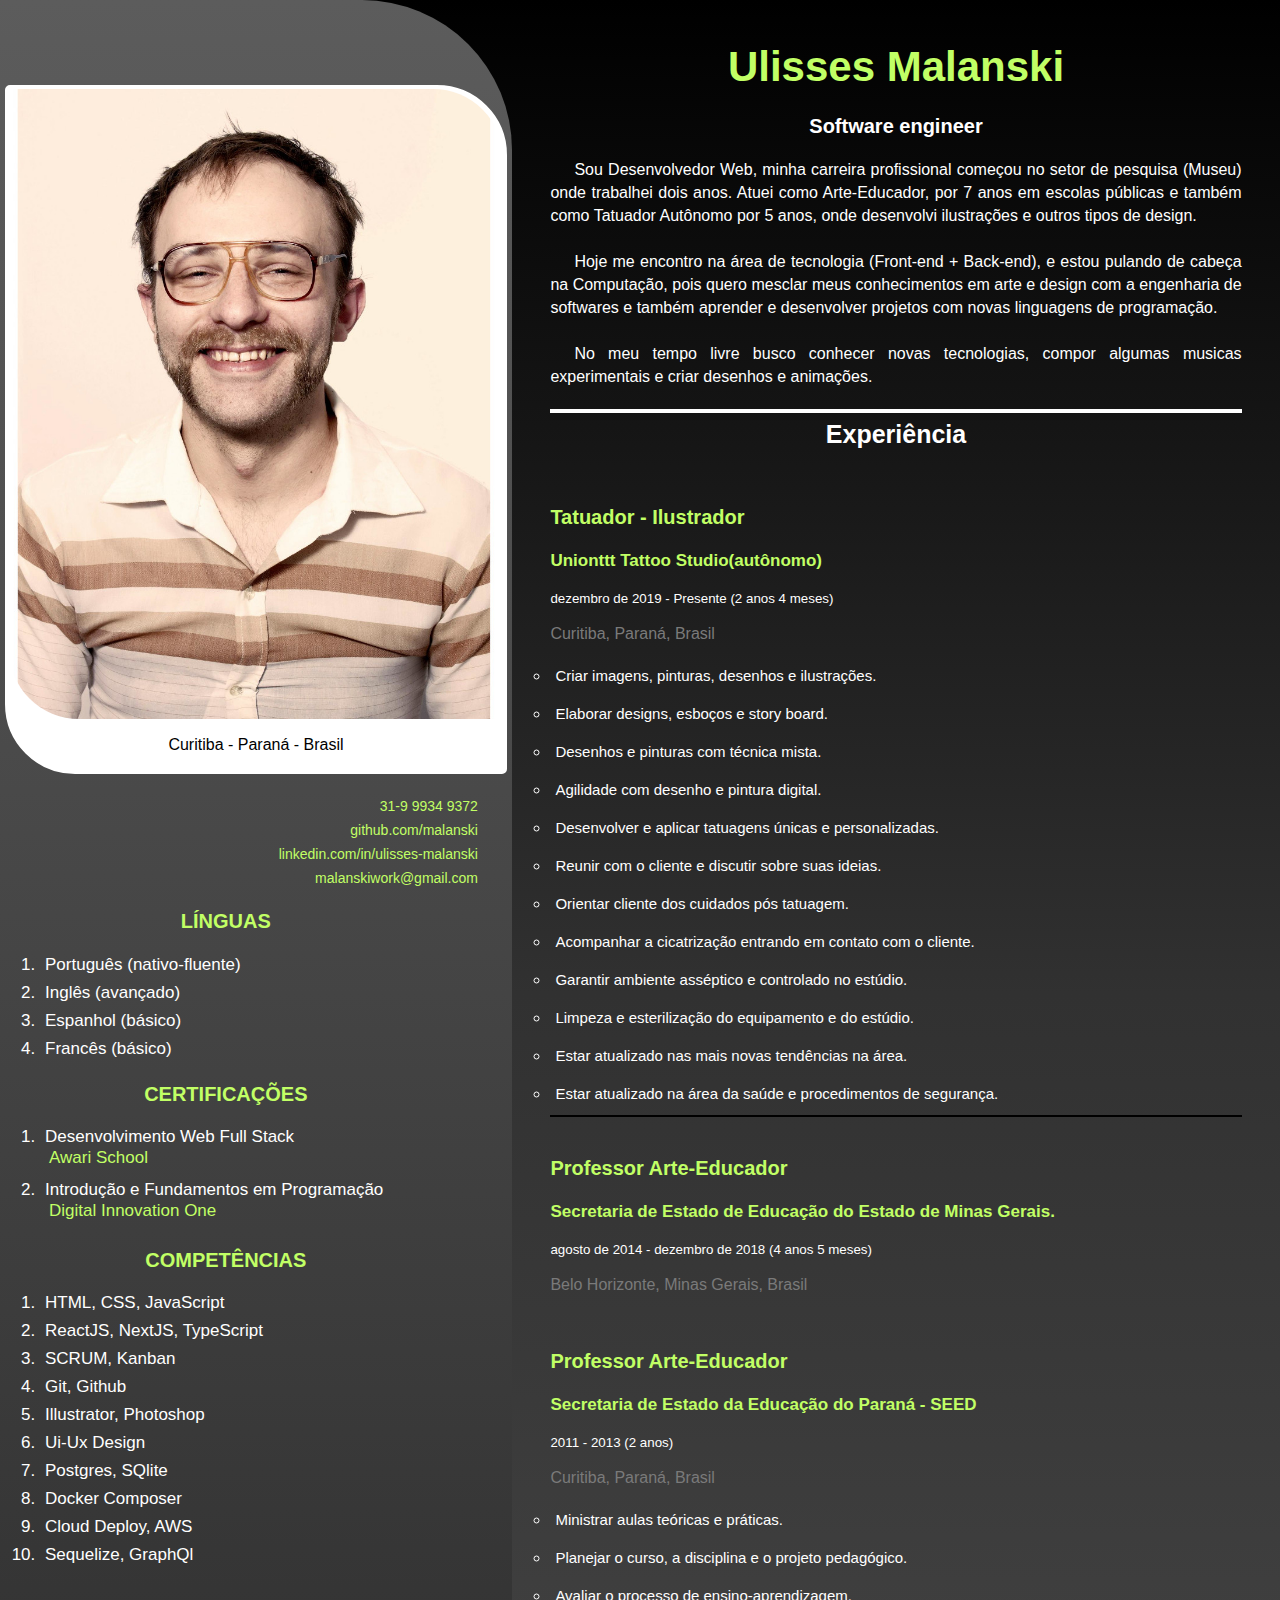
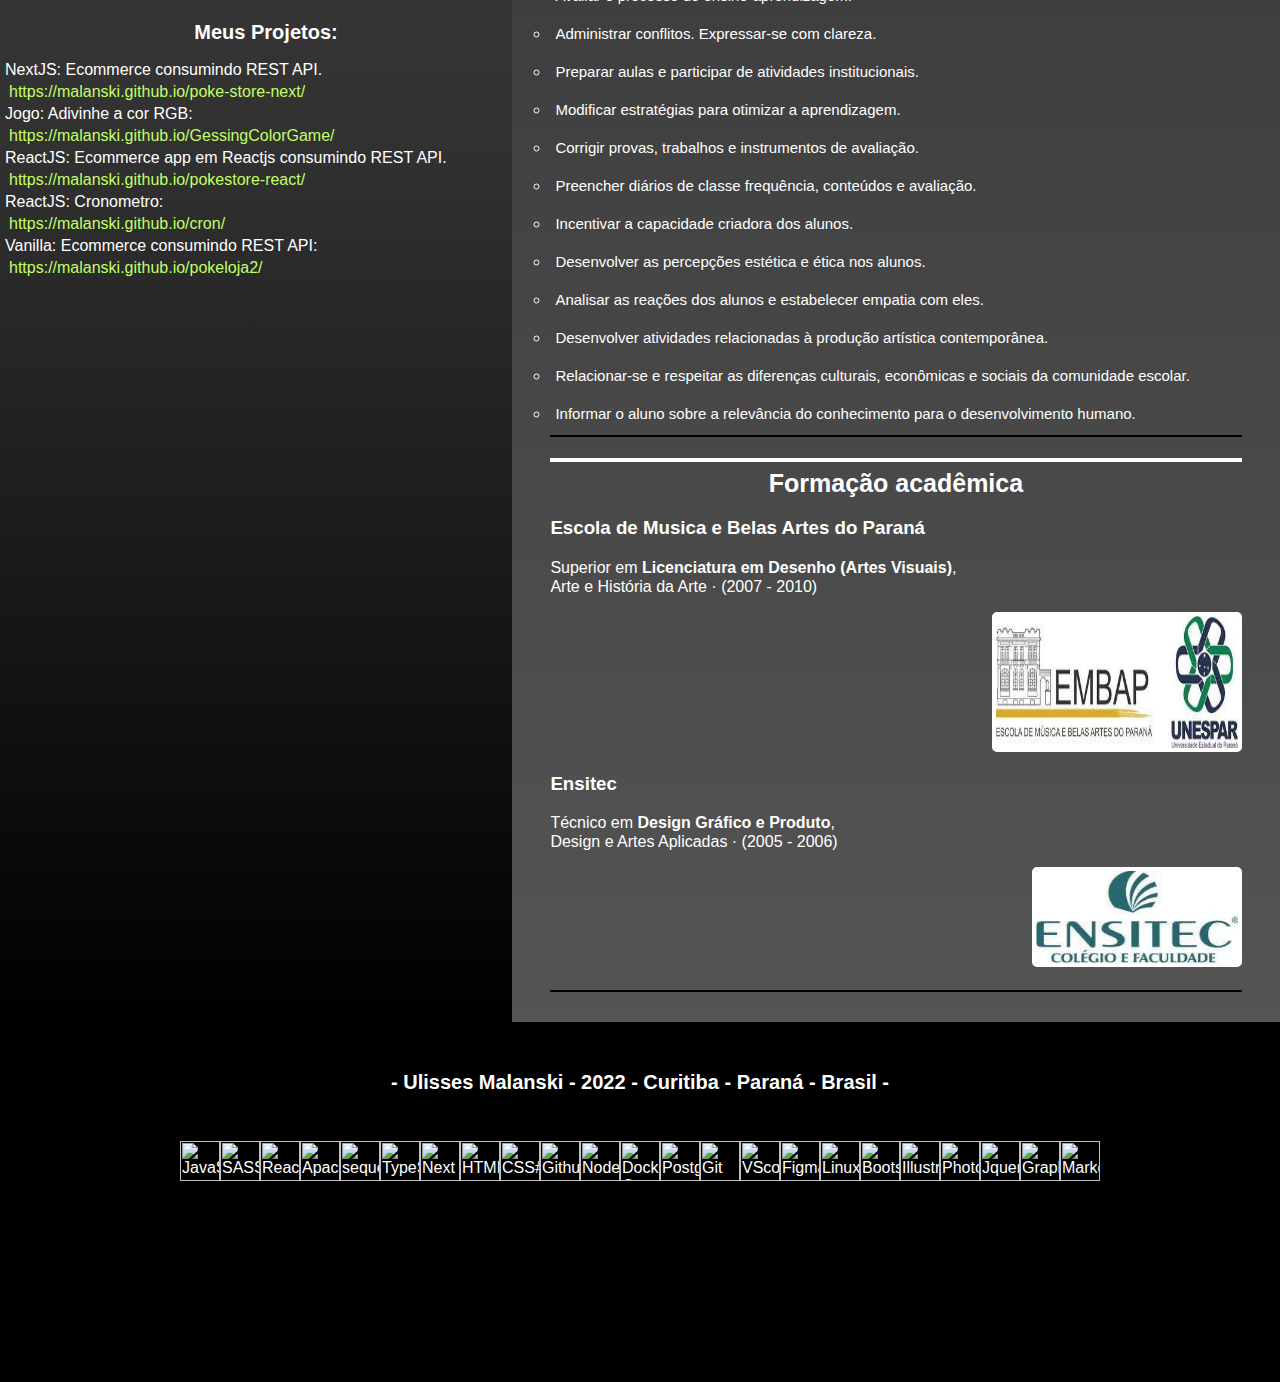
==== index.html @ e96c018e "final tweeks" ====
<!DOCTYPE html>
<html lang="pt-BR">
<head>
    <meta charset="UTF-8">
    <meta http-equiv="X-UA-Compatible" content="IE=edge">
    <meta name="viewport" content="width=device-width, initial-scale=1.0">
    <link rel="stylesheet" href="styles/style.css">
    <link rel="stylesheet" href="styles/aside.css">
    <link rel="stylesheet" href="styles/main.css">
    <link rel="stylesheet" href="styles/footer.css">



    <link rel="stylesheet"
    href="https://cdnjs.cloudflare.com/ajax/libs/font-awesome/6.0.0-beta2/css/all.min.css"
    integrity="sha512-YWzhKL2whUzgiheMoBFwW8CKV4qpHQAEuvilg9FAn5VJUDwKZZxkJNuGM4XkWuk94WCrrwslk8yWNGmY1EduTA=="
    crossorigin="anonymous" referrer policy="no-referrer" />
    <title>Curriculo</title>
</head>
<body>
    <div class="row">
        <aside>
            <div class="asider">        
                <div class="foto">

                    <img src="background.jpg">
                    
                    <p><i class="fa-solid fa-location-dot"></i> Curitiba - Paraná - Brasil</p>
                    
                </div>

                <div class="dado-pessoal">
                    <!-- <div class="dados">
                        <h3><i class="fa-solid fa-comments"></i> Contato:</h3>
                        <p>Telefone: (31)-999-349-372</p> -->
                        <!-- <p>Email: malanskiwork@gmail.com</p> -->
                        <!-- 
                    </div> -->
                
        
                    <div class="links-pessoais">
                        <a href="https://api.whatsapp.com/send?phone=5531999349372&text=whatsapp" target="_blank" title="Link para whatsapp">
                            <i class="fa-brands fa-whatsapp"></i> 31-9 9934 9372
                        </a>
                        <a href="https://github.com/malanski/" target="_blank" title="Perfil no Github: malanski">
                            <i class="fa-brands fa-github-alt"></i> github.com/malanski
                        </a>
        
                        <a href="https://www.linkedin.com/in/ulisses-malanski/" target="_blank" title="https://www.linkedin.com/in/ulisses-malanski/">
                            <i class="fa-brands fa-linkedin"></i> linkedin.com/in/ulisses-malanski
                        </a>
            
                        
                        
                        <a href = "mailto:malanskiwork@gmail.com" title="Email to: malanskiwork@gmail.com">
                            <i class="fa-brands fa-google"></i> malanskiwork@gmail.com
                        </a>
            
                        
                    </div>
                </div>

                <div class="competencias ling">
                    <h2 class="cerifi">Línguas</h2>
                    <ol>
                        <li>Português (nativo-fluente)</li>
                        <li>Inglês (avançado)</li>
                        <li>Espanhol (básico)</li>
                        <li>Francês (básico)</li>
                    </ol>
                </div>

                <div class="competencias">
                    <h2  class="cerifi">Certificações</h2>
                    <ol >
                        <li>
                            Desenvolvimento Web Full Stack<a href="" title="Awari School">Awari School</a>
                        </li>
                        <li>
                            Introdução e Fundamentos em Programação<a href="" title="Digital Innovation One">Digital Innovation One</a>
                        </li>
                    </ol>
                </div>


                <div class="competencias">
                    <h2>Competências</h2>
                    <ol>
                        <li>HTML, CSS, JavaScript</li>
                        <li>ReactJS, NextJS, TypeScript</li>
                        <li>SCRUM, Kanban</li>
                        <li>Git, Github</li>
                        <li>Illustrator, Photoshop</li>
                        <li>Ui-Ux Design</li>
                        <li>Postgres, SQlite</li>
                        <li>Docker Composer</li>
                        <li>Cloud Deploy, AWS</li>
                        <li>Sequelize, GraphQl</li>
                    </ol>
                </div>

                <div class="projetos">
                    <h2 class="linkes"> <br/>
                        Meus Projetos:
                    </h2    >
                    <span><i class="fa-solid fa-check"></i> NextJS: Ecommerce consumindo REST API.<br/></span>
                    <a href="https://malanski.github.io/poke-store-next/">https://malanski.github.io/poke-store-next/</a>

                    <span><i class="fa-solid fa-check"></i> Jogo: Adivinhe a cor RGB:<br/></span>
                    <a href="https://malanski.github.io/GessingColorGame/">https://malanski.github.io/GessingColorGame/</a>

                    <span><i class="fa-solid fa-check"></i> ReactJS: Ecommerce app em Reactjs consumindo REST API.<br/></span>
                    <a href="https://malanski.github.io/pokestore-react/">https://malanski.github.io/pokestore-react/</a>

                    <span><i class="fa-solid fa-check"></i> ReactJS: Cronometro:<br/></span>
                    <a href="https://malanski.github.io/cron/">https://malanski.github.io/cron/</a>

                    <span><i class="fa-solid fa-check"></i> Vanilla: Ecommerce consumindo REST API:<br/></span>
                    <a href="https://malanski.github.io/pokeloja2/">https://malanski.github.io/pokeloja2/</a>
                </div>

<!--                 
                <ol class="competencias back">Back-end
                    <li>SQL</li>
                    <li>Postman</li>
                    <li>Dbeaver</li>
                    <li></li>
                    <li>AWS</li>
                    <li>Apache</li>
                    <li>XAMP</li>
                </ol>
                
                <ol class="competencias">Arte<i class="fa-solid fa-plus"></i>Design<i class="fa-solid fa-plus"></i>Educação
                    <li>Pintura e Desenho analógico ou digital</li>
                    <li>Geometria</li>
                    <li>Desenho Técnico</li>
                    <li>História da Arte</li>
                    <li>Teoria da Cor e Composição</li>
                    <li>Criatividade</li>
                
                    <li>Psicologia da educação</li>
                    <li>Comunicação</li>
                    <li>Metodologia Pedagógica</li>
                    <li>Adobe Illustrator</li>
                    <li>Adobe Photoshop</li>
                    <li>Ableton Live</li>
                    <li>Nuendo and Cubase</li>
                    <li>Composição Musical</li>
                </ol> -->
                
                
                

                
            </div>
<!-- 
            <div class="links-pessoais">
                <a href="https://www.facebook.com/ulisses-malanski/" target="_blank" title="facebook: ulisses malanski">
                    <i class="fa-brands fa-facebook-square"></i><br/>
                    facebook.com/ulisses-malanski
                </a>
                <a href="https://www.instagram.com/ulissesmalanski_tattoo/" target="_blank" title="intagram: ulissesmalanski_tattoo">
                    <i class="fa-brands fa-instagram-square"></i><br/>
                    instagram.com/ulissesmalanski_tattoo
                </a>
            </div> -->
            
         </aside>
         
         <main>
             <section class="resumo">
                <h1><big>Ulisses Malanski</big></h1>
                <h2>Software engineer</h2>
               
                 <p class="paragrafos">
                     &ensp;&ensp;&ensp;Sou Desenvolvedor Web, minha carreira profissional começou no
                     setor de pesquisa (Museu) onde trabalhei dois anos. Atuei como
                     Arte-Educador, por 7 anos em escolas públicas e também como
                     Tatuador Autônomo por 5 anos, onde desenvolvi ilustrações e outros
                     tipos de design.<br/>
                     <br/>
                     &ensp;&ensp;&ensp;Hoje me encontro na área de tecnologia (Front-end + Back-end), e
                     estou pulando de cabeça na Computação, pois quero mesclar meus
                     conhecimentos em arte e design com a engenharia de softwares e
                     também aprender e desenvolver projetos com novas linguagens de
                     programação.<br/>
                     <br/>
                     &ensp;&ensp;&ensp;No meu tempo livre busco conhecer novas tecnologias, compor
                     algumas musicas experimentais e criar desenhos e animações.<br/>
                                     
                 </p>
                 
            </section>
     
             
     
            <div class="paragrafos">
                <h2>
                    <!-- <i class="fa-solid fa-hourglass-end"></i> -->
                     Experiência</h2>
                

                <div class="row">
                    <div>
                        <h3 class="job-title"><i class="fa-solid fa-palette"></i> Tatuador - Ilustrador</h3>

                        <h4 class="place">Unionttt Tattoo Studio(autônomo)</h4>
                        <p><i class="fa-solid fa-clock"></i> <small>dezembro de 2019 - Presente (2 anos 4 meses)</small></p>
                        
                        <p class="shade"><i class="fa-solid fa-location-dot"></i> Curitiba, Paraná, Brasil</p>
                    </div>
                    <!-- <img class="tattoo" src="pngegg.png" title="Tattoo Artist - "/> -->
                </div>

                <ul class="exp end">
                    <li>Criar imagens, pinturas, desenhos e ilustrações.</li>
                    <li>Elaborar designs, esboços e story board.</li>
                    <li>Desenhos e pinturas com técnica mista.</li>
                    <li>Agilidade com desenho e pintura digital.</li>

                    <li>Desenvolver e aplicar tatuagens únicas e personalizadas.</li>
                    <li>Reunir com o cliente e discutir sobre suas ideias.</li>
                    
                    <!-- <li>Usar informações e elementos passados pelo cliente.</li> -->
                    
                    <li>Orientar cliente dos cuidados pós tatuagem.</li>
                    <li>Acompanhar a cicatrização entrando em contato com o cliente.</li>
                    <li>Garantir ambiente asséptico e controlado no estúdio.</li>

                    <li>Limpeza e esterilização do equipamento e do estúdio.</li>
                    <li>Estar atualizado nas mais novas tendências na área.</li>
                    
                    <!-- <li>Agendamento de hora marcada.</li>                     -->
                    <li>Estar atualizado na área da saúde e procedimentos de segurança.</li>
                </ul>

                <div class="row">
                    <div>
                        <h3 class="job-title"><i class="fa-solid fa-book-open"></i> Professor Arte-Educador</h3>
                        <h4 class="place">Secretaria de Estado de Educação do Estado de Minas Gerais.</h4>
                    
                        <p><i class="fa-solid fa-clock"></i> <small>agosto de 2014 - dezembro de 2018 (4 anos 5 meses)</small></p>
                        <p class="shade"><i class="fa-solid fa-location-dot"></i> Belo Horizonte, Minas Gerais, Brasil</p>

                    </div>
                    <!-- <img class="jobimage2" src="seedmg.png" title="Secretaria de Estado de Educação do Paraná"/> -->
                </div>
                <div class="row">
                    <div>
                        <h3 class="job-title"><i class="fa-solid fa-book-open"></i> Professor Arte-Educador</h3>
                        <h4 class="place">Secretaria de Estado da Educação do Paraná - SEED</h4>

                        <p><i class="fa-solid fa-clock"></i> <small>2011 - 2013 (2 anos)</small></p>
                        <p class="shade"><i class="fa-solid fa-location-dot"></i> Curitiba, Paraná, Brasil</p>
                 
                    </div>
                    <!-- <img class="jobimage2" src="seed.png" title="Secretaria de Estado de Educação do Paraná"/> -->
                </div>

                <ul class="exp end">
                    <li>Ministrar aulas teóricas e práticas.</li> 
                    <!-- <li>Ensino fundamental e médio, em escolas da rede pública.</li> -->
                    <!-- <li>Acompanhar a produção da área educacional e cultural</li> -->
                    <li>Planejar o curso, a disciplina e o projeto pedagógico.</li>
                    <li>Avaliar o processo de ensino-aprendizagem.</li>
                    <li>Administrar conflitos. Expressar-se com clareza.</li>

                    <li>Preparar aulas e participar de atividades institucionais.</li>
                    <li>Modificar estratégias para otimizar a aprendizagem.</li>
                    <li>Corrigir provas, trabalhos e instrumentos de avaliação.</li>
                    <li>Preencher diários de classe frequência, conteúdos e avaliação.</li>
                    <li>Incentivar a capacidade criadora dos alunos.</li>
                    <li>Desenvolver as percepções estética e ética nos alunos.</li>
                    <li>Analisar as reações dos alunos e estabelecer empatia com eles.</li>
                    <!-- <li>Desenvolver atividades para compreensão política dos problemas da sociedade.</li> -->
                    <!-- <li>Informar-se sobre as tendências relativas ao ensino do campo específico da arte.</li> -->
                    <li>Desenvolver atividades relacionadas à produção artística contemporânea.</li>
                    <li>Relacionar-se e respeitar as diferenças culturais, econômicas e sociais da comunidade escolar.</li>
                    
                    <li>Informar o aluno sobre a relevância do conhecimento para o desenvolvimento humano.</li> 
                </ul>

            </div>

        
            <div class="paragrafos">
                <h2><i class="fa-solid fa-graduation-cap"></i> Formação acadêmica</h2>
                <div>
                <h3>Escola de Musica e Belas Artes do Paraná</h3>
                <p>
                    <i class="fa-solid fa-compass-drafting"></i> Superior em<b> Licenciatura em Desenho (Artes Visuais)</b>,
                    <br/> Arte e História da Arte · (2007 - 2010)
                </p>
                <div class="row blinder">
                    <p></p>
                    <img class="faculdade0" src="belas.jpeg" alt="Escola de Musuca e Belas Artes do Paraná">
                </div>
                </div>
            </div>
           
            <div class="paragrafos end">
                
            <h3>Ensitec</h3>
            <p>
                <i class="fa-solid fa-pen-nib"></i> Técnico em <b>Design Gráfico e Produto</b>,
                <br/> Design e Artes Aplicadas · (2005 - 2006)
            </p>
            <div class="row blinder">
                <p></p>
                <img class="faculdade" src="ensitec.jpeg" alt="Escola de Musuca e Belas Artes do Paraná">
            </div>
            <br/>

            </div>

            <!-- <h3 class="linkes"> <br/>
                Projetos em Desenvolvimento Web:
            </h3> -->

            <!-- <ul class="projects">
                <li>

                    <i class="fa-solid fa-check"></i> Nextjs: Poke-Store: aplicação Ecommerce completa utilizando REST API(pokemonAPI).<br/>
                    <a href="https://malanski.github.io/poke-store-next/">https://malanski.github.io/poke-store-next/</a>
                </li>
                <li >
                    
                    <i class="fa-solid fa-check"></i> Reactjs Pokestore: Ecommerce app em Reactjs também utilizando REST API(pokemonAPI).<br/>
                    <a href="https://malanski.github.io/pokestore-react/">https://malanski.github.io/pokestore-react/</a>
                </li>

                <li>
                    <i class="fa-solid fa-check"></i> Reactjs app cronometro.<br/>
                    <a href="https://malanski.github.io/cron/">https://malanski.github.io/cron/</a>
                </li>

 
                <li >
                    <i class="fa-solid fa-check"></i> E-comerce usando HTML SCSS e JavaScript:<br/>
                    <a href="https://malanski.github.io/pokeLoja2/">https://malanski.github.io/pokeLoja2/</a>
                </li>

                <li>
                    <i class="fa-solid fa-check"></i> Jogo: Adivinhe a cor a partir do numero RGB:<br/>
                    <a href="https://malanski.github.io/cron/">https://malanski.github.io/cron/</a>
                
                </li>

                <li>
                    <i class="fa-solid fa-check"></i> Simulador de Bateria Online, Calculadora e cronometro:<br/>
                    <a href="https://malanski.github.io/DrumKit/">https://malanski.github.io/DrumKit/</a>
                </li>

                <li><i class="fa-solid fa-check"></i> JavaScript cronometro.<br/>
                    <a href="https://malanski.github.io/cron/">https://malanski.github.io/cron/</a>
                </li>

            </ul> -->

            <div class="paragrafos">
                
                <div class="row">
                   

                    
                </div>
                <div class="row">

                    
                </div>   
            </div>

            
         </main>
     
    </div>
    
        <footer>

            <div>
                <h6><i class="fa-brands fa-dev"></i> - Ulisses Malanski - 2022 - Curitiba - Paraná - Brasil - <i class="fa-brands fa-dev"></i></h6>

            </div>
            <div class="row-stack">
                <img title="JavaScript" height="40" width="40" src="https://raw.githubusercontent.com/devicons/devicon/master/icons/javascript/javascript-plain.svg">
                <img title="SASS - SCSS" height="40" width="40" src="https://raw.githubusercontent.com/devicons/devicon/master/icons/sass/sass-original.svg">
                <img title="React" height="40" width="40" src="https://raw.githubusercontent.com/devicons/devicon/master/icons/react/react-original.svg">
                <img title="Apache" height="40" width="40" src="https://raw.githubusercontent.com/devicons/devicon/master/icons/apache/apache-original.svg"> 
                <img title="sequelize" height="40" width="40" src="https://raw.githubusercontent.com/devicons/devicon/master/icons/sequelize/sequelize-original.svg">
                <img title="TypeScript" height="40" width="40" src="https://raw.githubusercontent.com/devicons/devicon/master/icons/typescript/typescript-plain.svg">   
                <img title="Next" height="40" width="40" src="https://raw.githubusercontent.com/devicons/devicon/master/icons/nextjs/nextjs-original.svg">   
                <img title="HTML5" height="40" width="40" src="https://raw.githubusercontent.com/devicons/devicon/master/icons/html5/html5-original.svg">
                <img title="CSS#" height="40" width="40" src="https://raw.githubusercontent.com/devicons/devicon/master/icons/css3/css3-original.svg">
                <img title="Github" height="40" width="40" src="https://raw.githubusercontent.com/devicons/devicon/master/icons/github/github-original.svg">
                <img title="Nodejs" height="40" width="40" src="https://raw.githubusercontent.com/devicons/devicon/master/icons/nodejs/nodejs-original.svg">
                <img title="Docker Composer" height="40" width="40" src="https://raw.githubusercontent.com/devicons/devicon/master/icons/docker/docker-original.svg">
                <img title="PostgreSQL" height="40" width="40" src="https://raw.githubusercontent.com/devicons/devicon/master/icons/postgresql/postgresql-original.svg">
                <img title="Git" height="40" width="40" src="https://raw.githubusercontent.com/devicons/devicon/master/icons/git/git-original.svg">
                <img title="VScode" height="40" width="40" src="https://raw.githubusercontent.com/devicons/devicon/master/icons/vscode/vscode-original.svg">
                <img title="Figma" height="40" width="40" src="https://raw.githubusercontent.com/devicons/devicon/master/icons/figma/figma-original.svg">
                <img title="Linux" height="40" width="40" src="https://raw.githubusercontent.com/devicons/devicon/master/icons/linux/linux-original.svg">
                <img title="Bootstrap" height="40" width="40" src="https://raw.githubusercontent.com/devicons/devicon/master/icons/bootstrap/bootstrap-original.svg">
                <img title="Illustrator" height="40" width="40" src="https://cdn.jsdelivr.net/gh/devicons/devicon/icons/illustrator/illustrator-plain.svg" />
                <img title="Photoshop" height="40" width="40" src="https://cdn.jsdelivr.net/gh/devicons/devicon/icons/photoshop/photoshop-plain.svg" />
                <img title="Jquery" height="40" width="40" src="https://cdn.jsdelivr.net/gh/devicons/devicon/icons/jquery/jquery-original.svg" />
                <img title="GraphQL" height="40" width="40"  src="https://cdn.jsdelivr.net/gh/devicons/devicon/icons/graphql/graphql-plain.svg" />
                <img title="Markdown" height="40" width="40" src="https://cdn.jsdelivr.net/gh/devicons/devicon/icons/markdown/markdown-original.svg" />
            </div>
            


        </footer>
    
</body>
</html>
---- styles/style.css ----
*{
    box-sizing: border-box;
}
body, html {
    overflow-x: hidden;
    padding: 0;
    margin: 0;    
}
body{
    /* background-color: rgb(37, 37, 37);  */
    background: linear-gradient(0deg, #5c5c5c, #474747, #313131, #000000);

    color: white;
    font-family: Arial, Helvetica, sans-serif;
    
}

.row{
    display: flex;
    justify-content: space-between;
}

@media print  {
    
    body{
        
        background: white;
        
        color: black;

    }
   
}


@media screen and (width: 3840px) {
    aside{
        width: 20%;
        margin-left: 15%;
    }
    h1 {
        font-size: 45px;
    }
    .resumo{
        font-size: 25px;
    }
    .paragrafos{
        font-size: 25px;
    }
    .links-pessoais a{
        font-size: 25px;
    }
    main{
        width: 50%;
        margin-right: 15%;
    }
}

@media screen and (width: 1920px) {
    aside{
        width: 20%;
        margin-left: 10%;

    }
    main{
        width: 60%;
        margin-right: 10%;
    }
}



@media screen and (max-width: 428px) {
    
    h1{
        font-size: 22px;
    }

    aside{
        padding: 0px;

        color: greenyellow;
    }
    
    .links-pessoais{
        margin-left: 0;
    }
    .links-pessoais a{
        font-size: 9px;
    }
    .links-pessoais i {
        font-size: 17px;
    }
    .competencias .princi-compet{
        font-size: 7px;
    }
    .competencias li{
        padding: 0;
        margin: 0;
        font-size: 13px;
    }
    .competencias h4 {
        font-size: 10px
    }
    .resumo .paragrafos{ 
        font-size: 15px;   
    }
    .headfoto{
        text-align: left;

    }
    .headfoto p{
        font-size: 10px;
        margin-left: 0;
        padding-left: 0;
    }

    .faculdade {
        width: 100%;
    }

    .paragrafos .row{
        flex-direction: column;
    }

    main{
        padding-left: 0;
    }
    li{
        margin-left: 0;
        padding-left: 0;
    }
    .paragrafos ul{
        margin-left: 0;
    }
}
---- styles/aside.css ----
aside{
    /* background-color: black; */
    background: linear-gradient(-180deg, #5c5c5c, #474747, #313131, #000000);
    border-radius: 0 150px 0 0;

    width: 40%;
    height: auto;
    padding: 5px;
    display: flex;
    flex-direction: column;
}

.competencias li{
    text-align: left;
}

h1{
    text-align: center;
    font-size: 35px;
    color: rgb(193, 255, 101);

    /* position: relative; */

}
aside img{
    top: 0;
    border-radius: 5px 70px 5px 70px;

    /* position: absolute; */

    width: 100%;
    height: auto;
}
.foto{
    border-radius: 5px 70px 5px 70px;
    background-color: white;
    color: black;
    /* background-image: url('uli-sorri1970.jpg');
    background-position: bottom;
    background-size: 100%;
    background-repeat: no-repeat; */
    border: 4px solid white;
    /* height: 650px; */
    display: flex;
    flex-direction: column;
    align-items: center;
    justify-content: flex-end;
    margin-top: 80px;

}
h2{
    text-align: center;
    font-size: 20px;
    /* position: absolute; */

}
h4{
    font-size: 25px;
}
.dado-pessoal{

    display: flex;
    flex-direction: column ;
    justify-content: space-between;
    width: 90%;
    margin-left: 5%;
    margin-top: 20px;
}

.dados{
    border: 2px solid wheat;
    border-radius: 15px;
    padding: 10px;
}
a{  
    display: flex;
    justify-content: space-between;
    align-items: center;
    text-decoration: none;
    padding: 2px;
    margin: 2px;
    color: rgb(193, 255, 101);
}
.links-pessoais{
    margin-left: 5px;
    display: flex;
    flex-direction: column;
}
.links-pessoais a {
    font-size: 14px;
}
.links-pessoais i{
    font-size: 30px;
}


.competencias h4{
    font-size: 20px;

}
li{
    padding: 5px;
    margin-bottom: 5px;
}


.competencias {
    text-transform: uppercase;
    color: rgb(193, 255, 101);
    line-height: 30px;
    margin-left: 20px;
    width: 80%;
    margin-top: 5px;
    margin-bottom: 5px;
    font-family: Verdana, Geneva, Tahoma, sans-serif;

    font-weight: bold;
}
.competencias .princi-compet{
    font-size: 17px;
}

.competencias li{
    font-family: Arial, Helvetica, sans-serif;


    font-weight: 100;
    text-align: left;
    font-size: 17px;
    line-height: 17px;
    color: white;
    text-transform: none;
    padding-top: 3px;
    margin-bottom: 3px;
    margin-left: 15px;
}
.princi-compet{
    font-size: 15px;

}


@media print  {
    aside{
        padding: 0;
        display: flex;
        flex-direction: column;
        justify-content: space-between;
        /* background-color: rgb(160, 160, 160); */
        background: linear-gradient(-180deg, #949494, #bebebe, #e2e2e2, #ffffff);
        border-radius: 0 150px 0 0;
        border: 8px solid white;
    }
    .asider{
        margin-left: 10px;
        margin-right: 10px;
    }
    .foto{
        border-radius: 5px 70px 5px 70px;
        
        background-color: white;
    }
    .foto img{
        border-radius: 5px 70px 5px 70px;
        width: 50%;

    }
    
    .competencias{
        margin-top: 15px;
        margin: 5px;
    }
    .back{
        margin-top: 35px;
    }
    .links-pessoais a{
        color: black;
    }
    .competencias, .competencias li, .competencias li a {
        color: black;
    }
    .competencias ul, ol{
        margin-top: 0;
        padding-top: 0;
        
    }
    .cerifi{
        margin: 0;
        padding: 0;
    }
    aside h2{
        margin-bottom: 0;
        padding-bottom: 0;
    }
    .ling{
        margin-top: 5px;
    }
    .end{
        padding-bottom: 10px;
        border-bottom: 2px solid black;
    
    }
    .projetos a {
        color: black;
        line-height: 20px;
        font-size: smaller;
    }
    .projetos span {
        font-weight: bold;
    }
}
---- styles/main.css ----
main{
    margin-top: 20px;
    margin-bottom: 10px;
    width: 60%;
}
.shade{
    color: rgb(122, 122, 122);
}
.resumo{
    width: 100%;
    margin-left: 0%;
}


.paragrafos{
    text-align: justify;
    width: 90%;
    margin-left: 5%;
    margin-top: 20px;
    margin-bottom: 0px;
    line-height: 23px;
}

.job-title{
    margin-top: 40px;
    padding: 0;
    font-size: 20px;
    color: rgb(193, 255, 101);
}
.place{
    margin: 0;
    padding: 0;
    font-size: 17px;
    color: rgb(193, 255, 101);
}

.place:first-child {
    border: 0 solid; 
}


.resumo .paragrafos{ 
    margin-bottom: 0;
}

ol{
    margin: 0;
    padding: 0;
}


.paragrafos h2{
    border-top: 4px solid white;
    padding-top: 10px;
    font-size: 25px;
    text-align: center;
}

.tattoo{
    width: 70px;
    height: 100px;
    margin-top: 10px;
    border-radius: 5px;

}

.jobimage{
    width: 90px;
    height: 150px;
    margin-top: 10px;
    border-radius: 5px;

}

.jobimage2{
    width: 100px;
    height: 100px;
    margin-top: 10px;
    border-radius: 5px;

}

ul li {
    list-style: circle;
}

.end{
    border-bottom: 2px solid black;

}

.exp {
    margin: 0;
    padding: 0;
    font-size: 15px;
    text-align: left;
}


.faculdade0{
    width: 250px;
    height: 140px;
    border-radius: 5px;
    border: 4px solid white;
    padding: 0px;
}

.faculdade{
    border: 4px solid white;

    width: 210px;
    height: 100px;
    border-radius: 5px;
}
.linkes{
    margin-top: 30px;
    margin-left: 20px;
}
p {
    line-height: 19px;
}

@media print  {
    h1{
        font-size: 23px;
        margin: 0;
        padding: 0;
    }
    h2{

        margin: 0;
        padding: 0;
    }
    
    h1, h2, h3, h4, h5{
        color: black;
    }
    .shade{
        color: black;
    }
    .paragrafos{
        line-height: 17px;
    }
    .paragrafos h2{
        border-top: 0;
    }
    .paragrafos h3, .paragrafos h4{
        color: black;
    }
    ul li a {
        color: black;
    }
    .job-title{
        margin-top: 10px;
    }
    ul li {
        margin-bottom: 0px;
        margin-left: 10px;
        padding: 2px;
        line-height: 17px;
    }
    .projects li {
        padding-bottom: 5px;
    }
    .jobimage, .tattoo, .jobimage2, .faculdade, .faculdade0{
        display: hide;
        width: 0;
        height: 0;
        margin-top: 0;
        
    }
    .linkes{
        margin-top: 0;

    }
    .projects{
        margin-left: 5px;
        margin-right: 20px;
    }
    .blinder{
        display: none;
    }
}
---- styles/footer.css ----
footer{
    padding: 2px;
    background-color: black;
    width: 100%;
    height: 40vh;
}
footer h6{
    text-align: center;
    font-size: 20px;
}
.row-stack{
    display: flex;
    justify-content: center;
    align-items: center;
    flex-wrap: wrap;
}
.row-stack:hover{
    /* background-color: #313131; */

}

a:hover{
    /* background-color: #313131; */
    /* border-radius: 10px; */

}



@media print  {
    footer{
        margin-top: 20px;
        border-top: 2px solid black;
        background-color: rgb(255, 255, 255);
    }
    .row-stack img{
        display: none;
    }
}
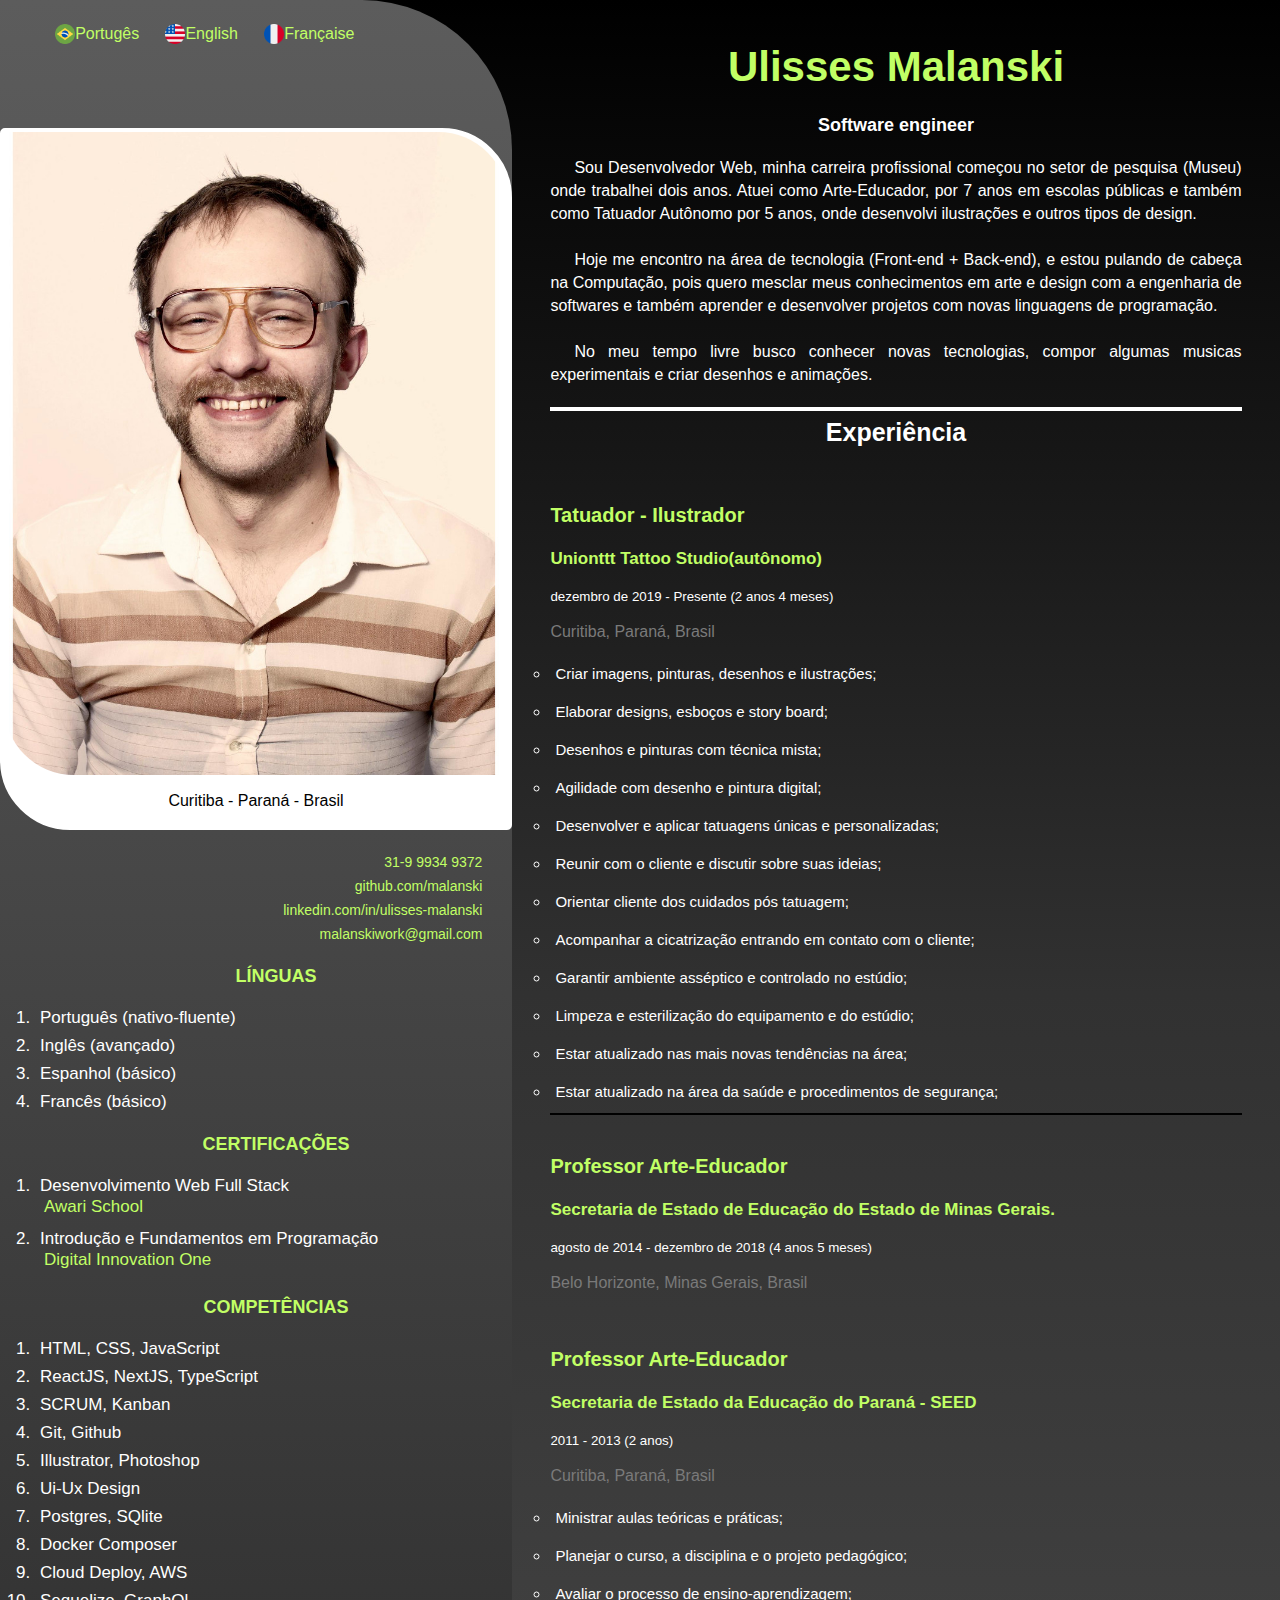
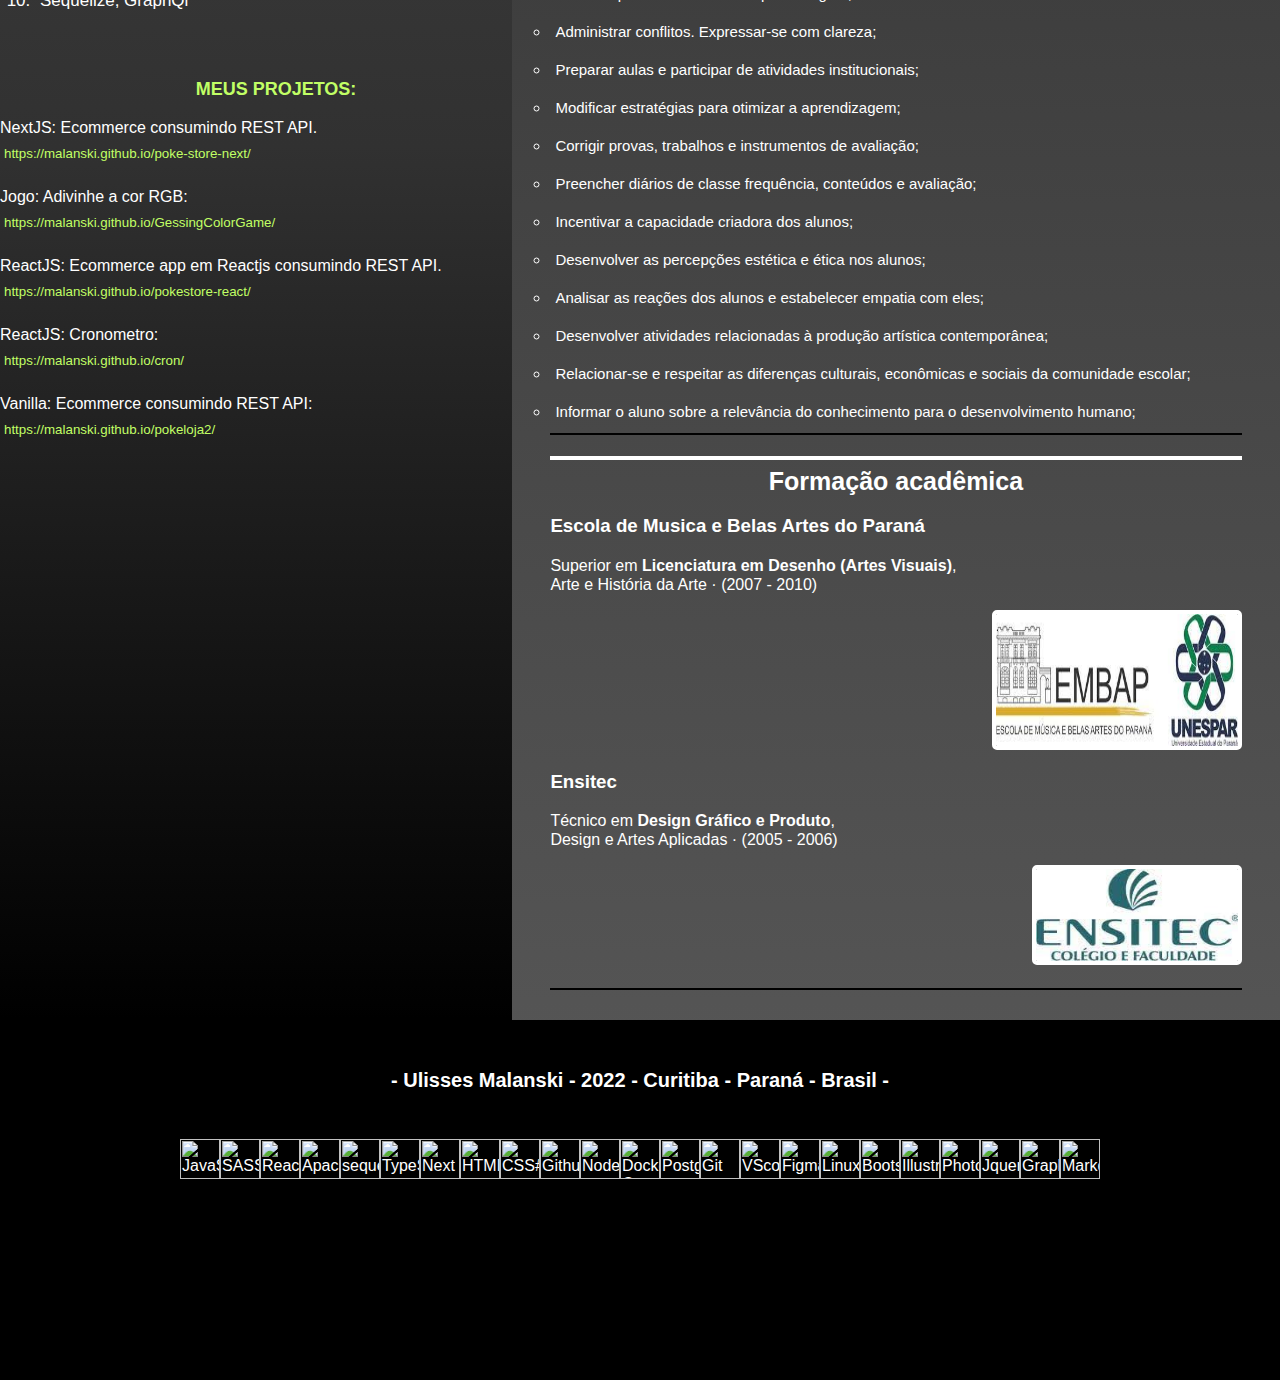
==== commit d286faca: "add english resume" ====
--- a/index.html
+++ b/index.html
@@ -20,10 +20,16 @@
 <body>
     <div class="row">
         <aside>
-            <div class="asider">        
+            <div class="asider">
+                <div class="lang-nav">
+                    <a href="index.html" class="langs"><img width="20px" src="brasil.png"/> Portugês</a>
+                    <a href="english.html" class="langs"><img width="20px" src="estados-unidos.png"/> English</a>
+                    <a href="française.html" class="langs"><img width="20px" src="franca.png"/> Française</a>
+
+                </div>       
                 <div class="foto">
 
-                    <img src="background.jpg">
+                    <img class="retrato" src="background.jpg">
                     
                     <p><i class="fa-solid fa-location-dot"></i> Curitiba - Paraná - Brasil</p>
                     
@@ -100,9 +106,11 @@
                 </div>
 
                 <div class="projetos">
-                    <h2 class="linkes"> <br/>
-                        Meus Projetos:
-                    </h2    >
+                    <div class="competencias">
+                        <h2 class="linkes"> <br/>
+                            Meus Projetos:
+                        </h2>
+                    </div>
                     <span><i class="fa-solid fa-check"></i> NextJS: Ecommerce consumindo REST API.<br/></span>
                     <a href="https://malanski.github.io/poke-store-next/">https://malanski.github.io/poke-store-next/</a>
 
@@ -213,25 +221,25 @@
                 </div>
 
                 <ul class="exp end">
-                    <li>Criar imagens, pinturas, desenhos e ilustrações.</li>
-                    <li>Elaborar designs, esboços e story board.</li>
-                    <li>Desenhos e pinturas com técnica mista.</li>
-                    <li>Agilidade com desenho e pintura digital.</li>
-
-                    <li>Desenvolver e aplicar tatuagens únicas e personalizadas.</li>
-                    <li>Reunir com o cliente e discutir sobre suas ideias.</li>
-                    
-                    <!-- <li>Usar informações e elementos passados pelo cliente.</li> -->
-                    
-                    <li>Orientar cliente dos cuidados pós tatuagem.</li>
-                    <li>Acompanhar a cicatrização entrando em contato com o cliente.</li>
-                    <li>Garantir ambiente asséptico e controlado no estúdio.</li>
-
-                    <li>Limpeza e esterilização do equipamento e do estúdio.</li>
-                    <li>Estar atualizado nas mais novas tendências na área.</li>
-                    
-                    <!-- <li>Agendamento de hora marcada.</li>                     -->
-                    <li>Estar atualizado na área da saúde e procedimentos de segurança.</li>
+                    <li>Criar imagens, pinturas, desenhos e ilustrações;</li>
+                    <li>Elaborar designs, esboços e story board;</li>
+                    <li>Desenhos e pinturas com técnica mista;</li>
+                    <li>Agilidade com desenho e pintura digital;</li>
+
+                    <li>Desenvolver e aplicar tatuagens únicas e personalizadas;</li>
+                    <li>Reunir com o cliente e discutir sobre suas ideias;</li>
+                    
+                    <!-- <li>Usar informações e elementos passados pelo cliente;</li> -->
+                    
+                    <li>Orientar cliente dos cuidados pós tatuagem;</li>
+                    <li>Acompanhar a cicatrização entrando em contato com o cliente;</li>
+                    <li>Garantir ambiente asséptico e controlado no estúdio;</li>
+
+                    <li>Limpeza e esterilização do equipamento e do estúdio;</li>
+                    <li>Estar atualizado nas mais novas tendências na área;</li>
+                    
+                    <!-- <li>Agendamento de hora marcada;</li>                     -->
+                    <li>Estar atualizado na área da saúde e procedimentos de segurança;</li>
                 </ul>
 
                 <div class="row">
@@ -258,26 +266,26 @@
                 </div>
 
                 <ul class="exp end">
-                    <li>Ministrar aulas teóricas e práticas.</li> 
-                    <!-- <li>Ensino fundamental e médio, em escolas da rede pública.</li> -->
+                    <li>Ministrar aulas teóricas e práticas;</li> 
+                    <!-- <li>Ensino fundamental e médio, em escolas da rede pública;</li> -->
                     <!-- <li>Acompanhar a produção da área educacional e cultural</li> -->
-                    <li>Planejar o curso, a disciplina e o projeto pedagógico.</li>
-                    <li>Avaliar o processo de ensino-aprendizagem.</li>
-                    <li>Administrar conflitos. Expressar-se com clareza.</li>
-
-                    <li>Preparar aulas e participar de atividades institucionais.</li>
-                    <li>Modificar estratégias para otimizar a aprendizagem.</li>
-                    <li>Corrigir provas, trabalhos e instrumentos de avaliação.</li>
-                    <li>Preencher diários de classe frequência, conteúdos e avaliação.</li>
-                    <li>Incentivar a capacidade criadora dos alunos.</li>
-                    <li>Desenvolver as percepções estética e ética nos alunos.</li>
-                    <li>Analisar as reações dos alunos e estabelecer empatia com eles.</li>
-                    <!-- <li>Desenvolver atividades para compreensão política dos problemas da sociedade.</li> -->
-                    <!-- <li>Informar-se sobre as tendências relativas ao ensino do campo específico da arte.</li> -->
-                    <li>Desenvolver atividades relacionadas à produção artística contemporânea.</li>
-                    <li>Relacionar-se e respeitar as diferenças culturais, econômicas e sociais da comunidade escolar.</li>
-                    
-                    <li>Informar o aluno sobre a relevância do conhecimento para o desenvolvimento humano.</li> 
+                    <li>Planejar o curso, a disciplina e o projeto pedagógico;</li>
+                    <li>Avaliar o processo de ensino-aprendizagem;</li>
+                    <li>Administrar conflitos. Expressar-se com clareza;</li>
+
+                    <li>Preparar aulas e participar de atividades institucionais;</li>
+                    <li>Modificar estratégias para otimizar a aprendizagem;</li>
+                    <li>Corrigir provas, trabalhos e instrumentos de avaliação;</li>
+                    <li>Preencher diários de classe frequência, conteúdos e avaliação;</li>
+                    <li>Incentivar a capacidade criadora dos alunos;</li>
+                    <li>Desenvolver as percepções estética e ética nos alunos;</li>
+                    <li>Analisar as reações dos alunos e estabelecer empatia com eles;</li>
+                    <!-- <li>Desenvolver atividades para compreensão política dos problemas da sociedade;</li> -->
+                    <!-- <li>Informar-se sobre as tendências relativas ao ensino do campo específico da arte;</li> -->
+                    <li>Desenvolver atividades relacionadas à produção artística contemporânea;</li>
+                    <li>Relacionar-se e respeitar as diferenças culturais, econômicas e sociais da comunidade escolar;</li>
+                    
+                    <li>Informar o aluno sobre a relevância do conhecimento para o desenvolvimento humano;</li> 
                 </ul>
 
             </div>
--- a/styles/aside.css
+++ b/styles/aside.css
@@ -5,11 +5,24 @@
 
     width: 40%;
     height: auto;
-    padding: 5px;
+    padding: 0px;
     display: flex;
     flex-direction: column;
 }
-
+.lang-nav{
+    text-align: center;
+    width: 60%;
+    margin-left: 10%;
+    margin-top: 20px;
+    display: flex;
+    flex-direction: row;
+    justify-content: space-between;
+}
+.langs{
+    display: flex;
+    flex-direction: row;
+    align-items: center;
+}
 .competencias li{
     text-align: left;
 }
@@ -22,7 +35,7 @@
     /* position: relative; */
 
 }
-aside img{
+aside .retrato{
     top: 0;
     border-radius: 5px 70px 5px 70px;
 
@@ -50,7 +63,8 @@
 }
 h2{
     text-align: center;
-    font-size: 20px;
+    font-size: 18px;
+    width: 100%;
     /* position: absolute; */
 
 }
@@ -109,7 +123,7 @@
     color: rgb(193, 255, 101);
     line-height: 30px;
     margin-left: 20px;
-    width: 80%;
+    width: 100%;
     margin-top: 5px;
     margin-bottom: 5px;
     font-family: Verdana, Geneva, Tahoma, sans-serif;
@@ -119,7 +133,10 @@
 .competencias .princi-compet{
     font-size: 17px;
 }
-
+.competencias ul {
+    margin: 0;
+    padding: 0;
+}
 .competencias li{
     font-family: Arial, Helvetica, sans-serif;
 
@@ -137,6 +154,11 @@
 .princi-compet{
     font-size: 15px;
 
+}
+.projetos a {
+    line-height: 25px;
+    margin-bottom: 20px;
+    font-size: smaller;
 }
 
 
@@ -155,6 +177,11 @@
         margin-left: 10px;
         margin-right: 10px;
     }
+
+    .lang-nav {
+        display: none;
+    }
+
     .foto{
         border-radius: 5px 70px 5px 70px;
         
@@ -188,6 +215,11 @@
         margin: 0;
         padding: 0;
     }
+    .competencias ul{
+        text-align: left;
+        width: 100%;
+    }
+    
     aside h2{
         margin-bottom: 0;
         padding-bottom: 0;
@@ -204,6 +236,7 @@
         color: black;
         line-height: 20px;
         font-size: smaller;
+        margin-bottom: 10px;
     }
     .projetos span {
         font-weight: bold;
--- a/styles/main.css
+++ b/styles/main.css
@@ -115,7 +115,7 @@
 }
 .linkes{
     margin-top: 30px;
-    margin-left: 20px;
+    margin-left: 0;
 }
 p {
     line-height: 19px;
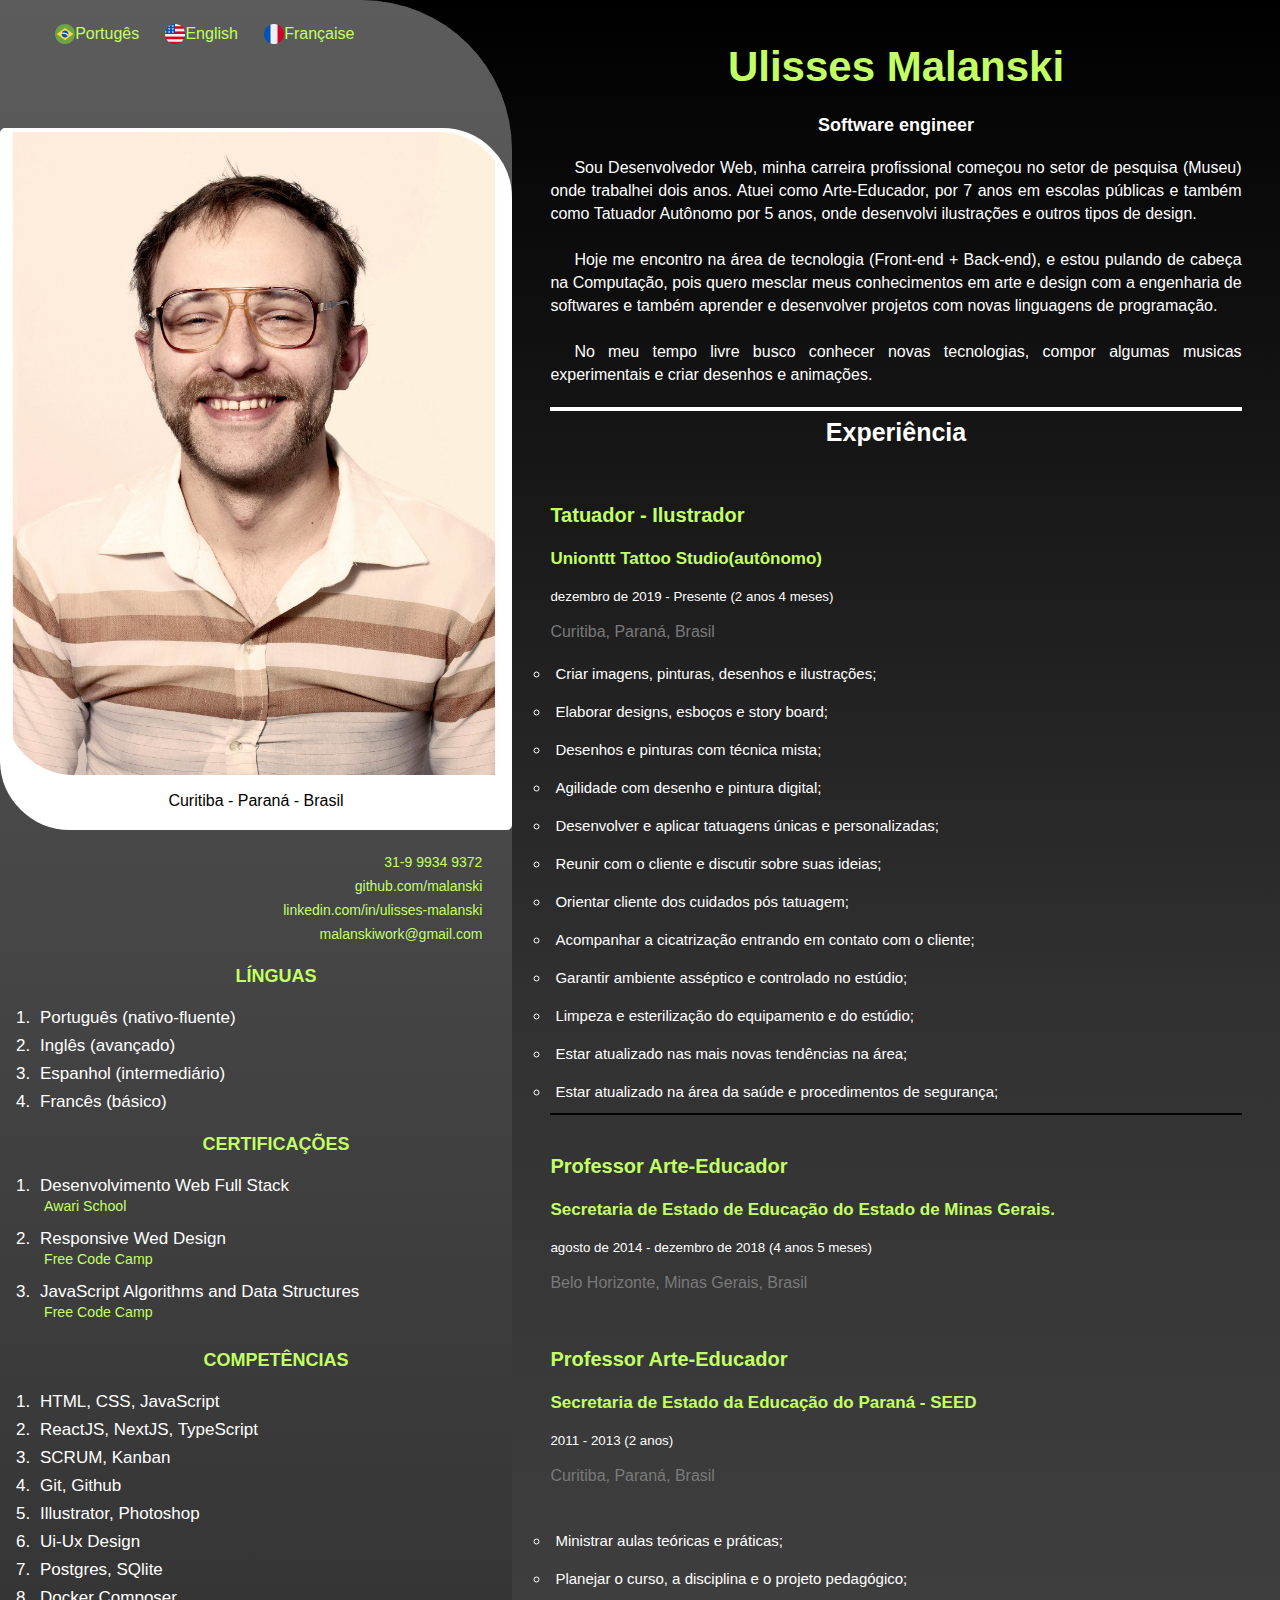
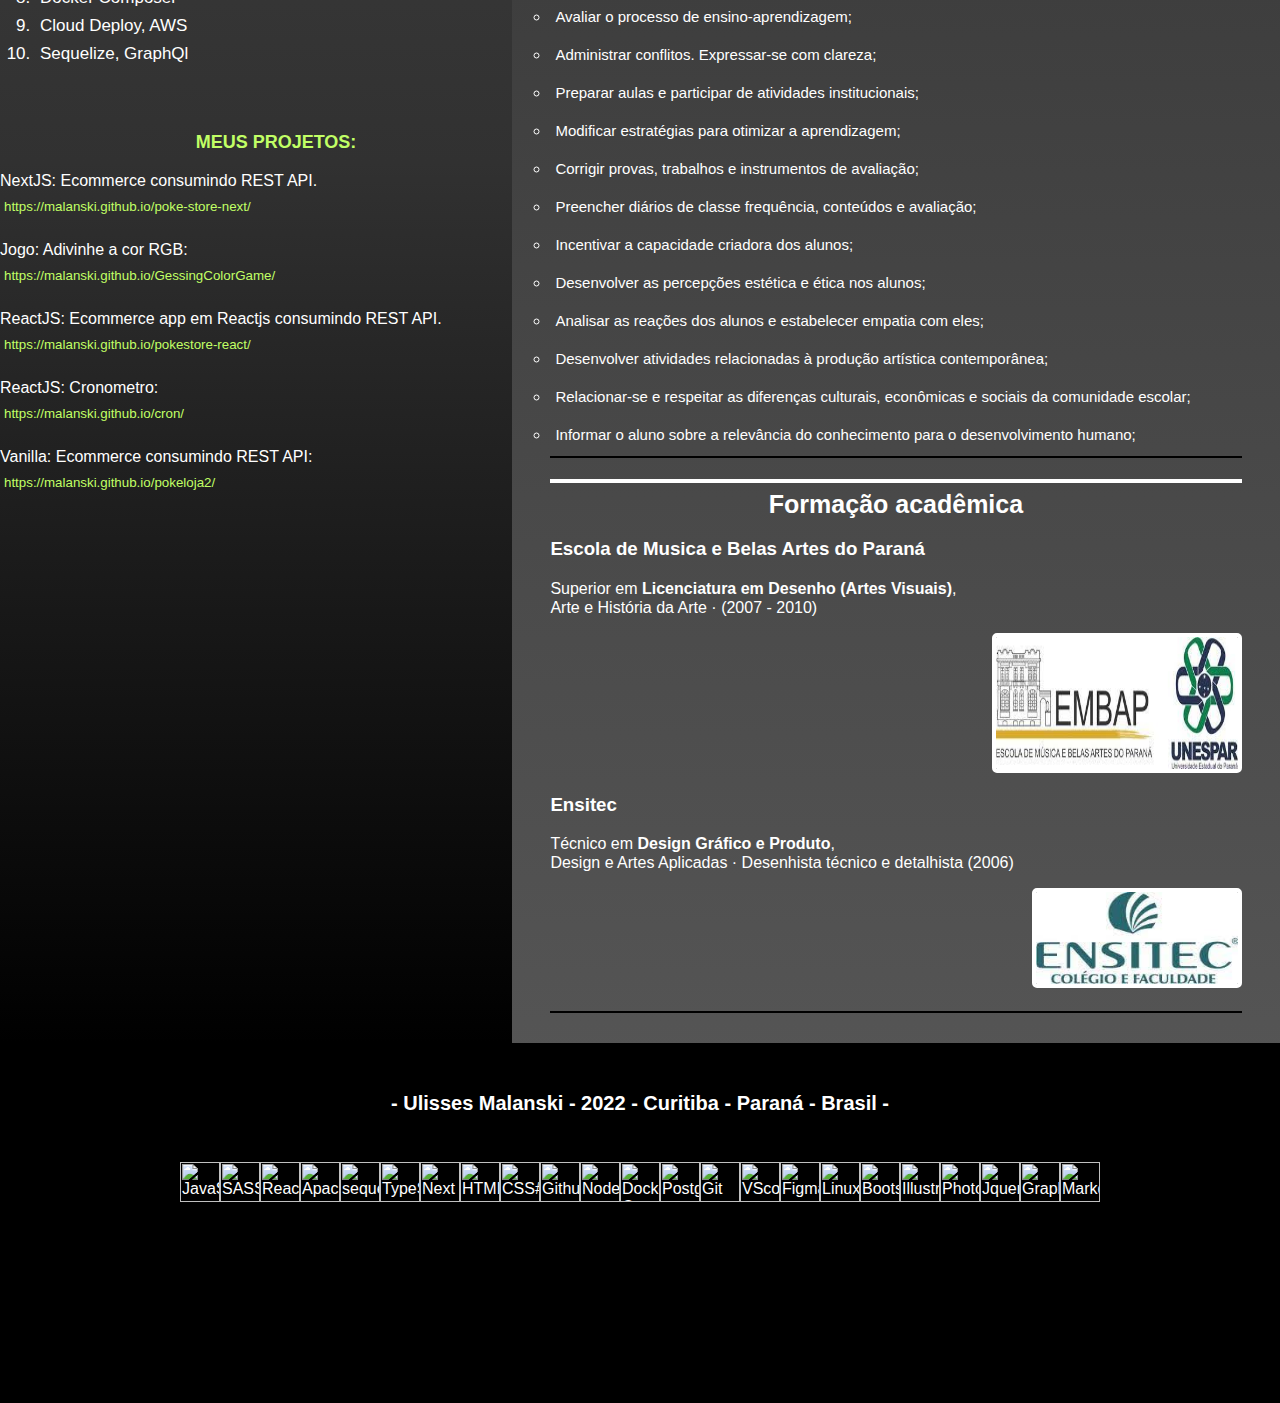
==== commit ed93e9b7: "add FCC certificates and fix Ensitec year" ====
--- a/index.html
+++ b/index.html
@@ -71,7 +71,7 @@
                     <ol>
                         <li>Português (nativo-fluente)</li>
                         <li>Inglês (avançado)</li>
-                        <li>Espanhol (básico)</li>
+                        <li>Espanhol (intermediário)</li>
                         <li>Francês (básico)</li>
                     </ol>
                 </div>
@@ -80,10 +80,22 @@
                     <h2  class="cerifi">Certificações</h2>
                     <ol >
                         <li>
-                            Desenvolvimento Web Full Stack<a href="" title="Awari School">Awari School</a>
+                            Desenvolvimento Web Full Stack
+                            <a href="" title="Awari School">
+                                <small>Awari School</small>
+                            </a>
                         </li>
                         <li>
-                            Introdução e Fundamentos em Programação<a href="" title="Digital Innovation One">Digital Innovation One</a>
+                            Responsive Wed Design
+                            <a href="https://www.freecodecamp.org/certification/malanski/responsive-web-design" title="Free Code Camp">
+                                <small>Free Code Camp</small>
+                            </a>
+                        </li>
+                        <li>
+                            JavaScript Algorithms and Data Structures
+                            <a href="https://www.freecodecamp.org/certification/malanski/responsive-web-design" title="Free Code Camp">
+                                <small>Free Code Camp</small>
+                            </a>
                         </li>
                     </ol>
                 </div>
@@ -264,6 +276,7 @@
                     </div>
                     <!-- <img class="jobimage2" src="seed.png" title="Secretaria de Estado de Educação do Paraná"/> -->
                 </div>
+                <br>
 
                 <ul class="exp end">
                     <li>Ministrar aulas teóricas e práticas;</li> 
@@ -311,7 +324,7 @@
             <h3>Ensitec</h3>
             <p>
                 <i class="fa-solid fa-pen-nib"></i> Técnico em <b>Design Gráfico e Produto</b>,
-                <br/> Design e Artes Aplicadas · (2005 - 2006)
+                <br/> Design e Artes Aplicadas · Desenhista técnico e detalhista (2006)
             </p>
             <div class="row blinder">
                 <p></p>
--- a/styles/aside.css
+++ b/styles/aside.css
@@ -184,12 +184,12 @@
 
     .foto{
         border-radius: 5px 70px 5px 70px;
-        
+        /* margin-top: -3px; */
         background-color: white;
     }
     .foto img{
         border-radius: 5px 70px 5px 70px;
-        width: 50%;
+        width: 40%;
 
     }
     
--- a/styles/main.css
+++ b/styles/main.css
@@ -168,7 +168,7 @@
         width: 0;
         height: 0;
         margin-top: 0;
-        
+        justify-content: space-between;
     }
     .linkes{
         margin-top: 0;
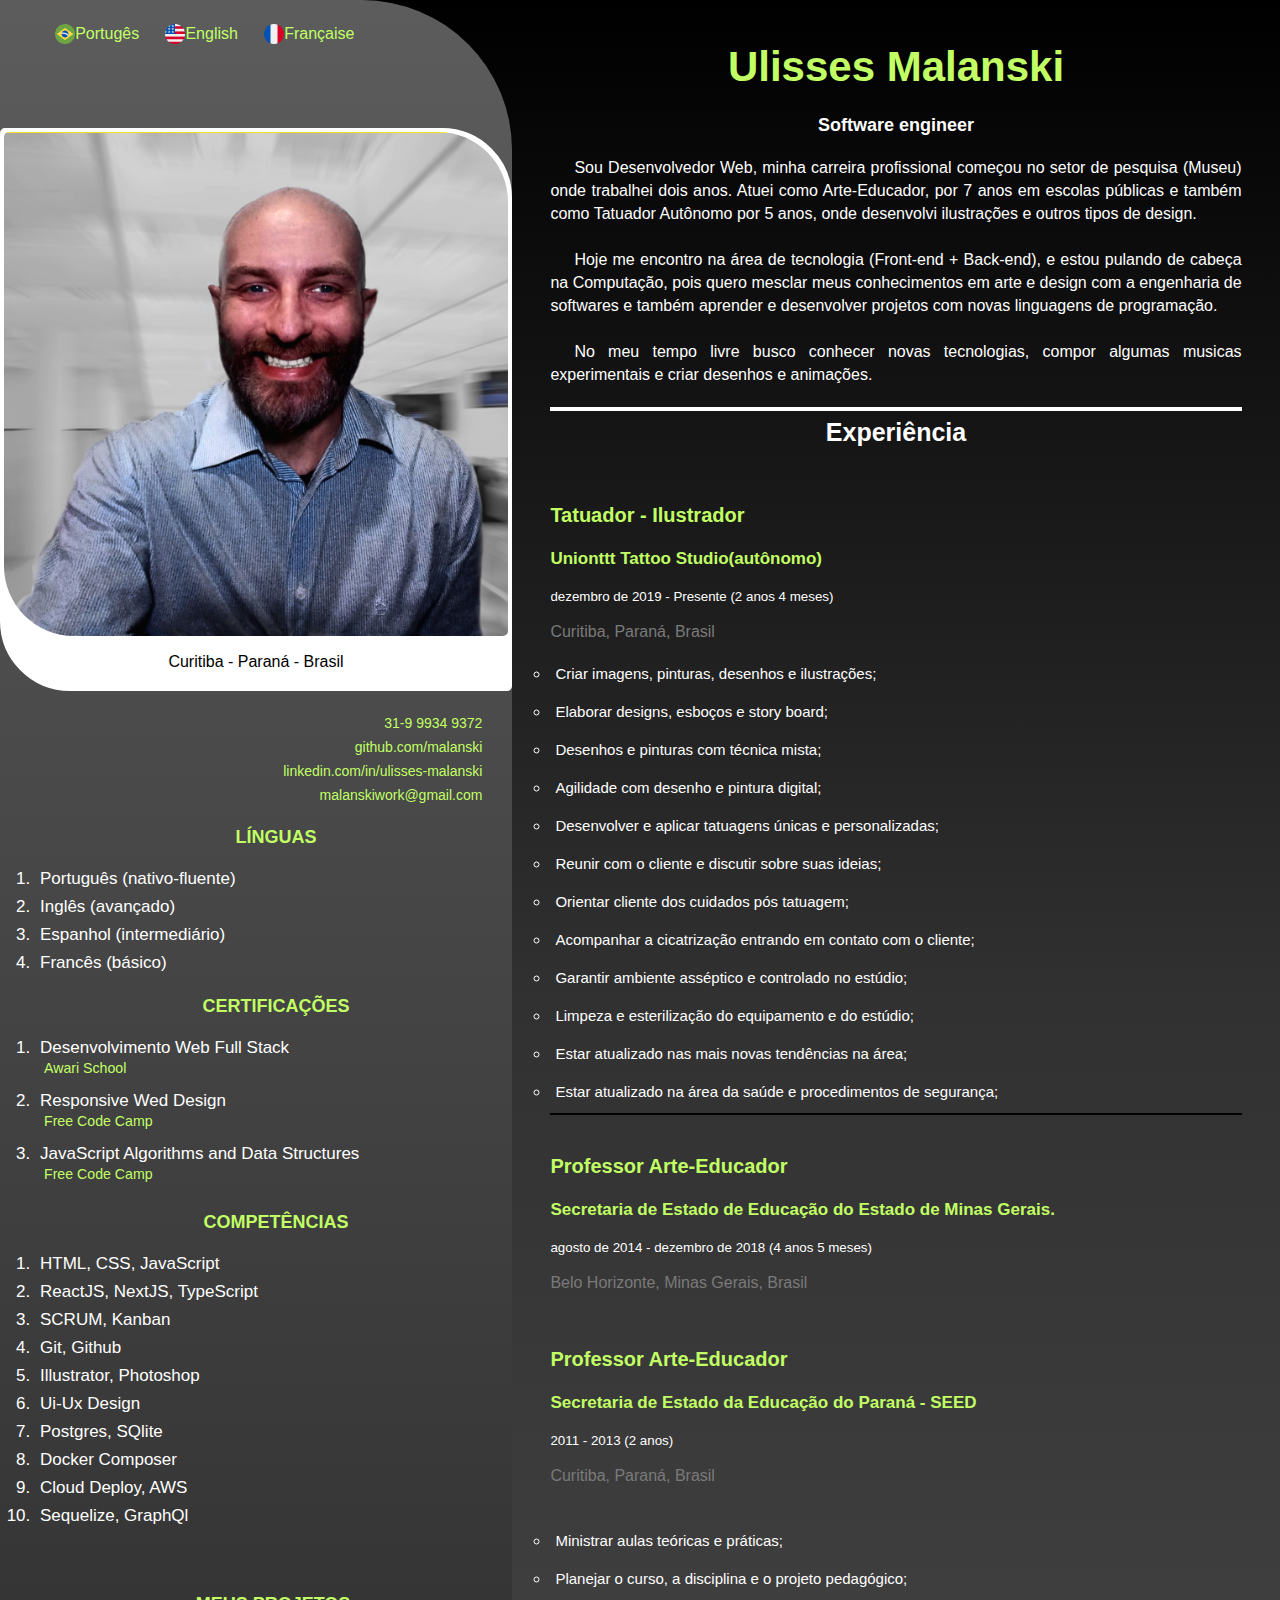
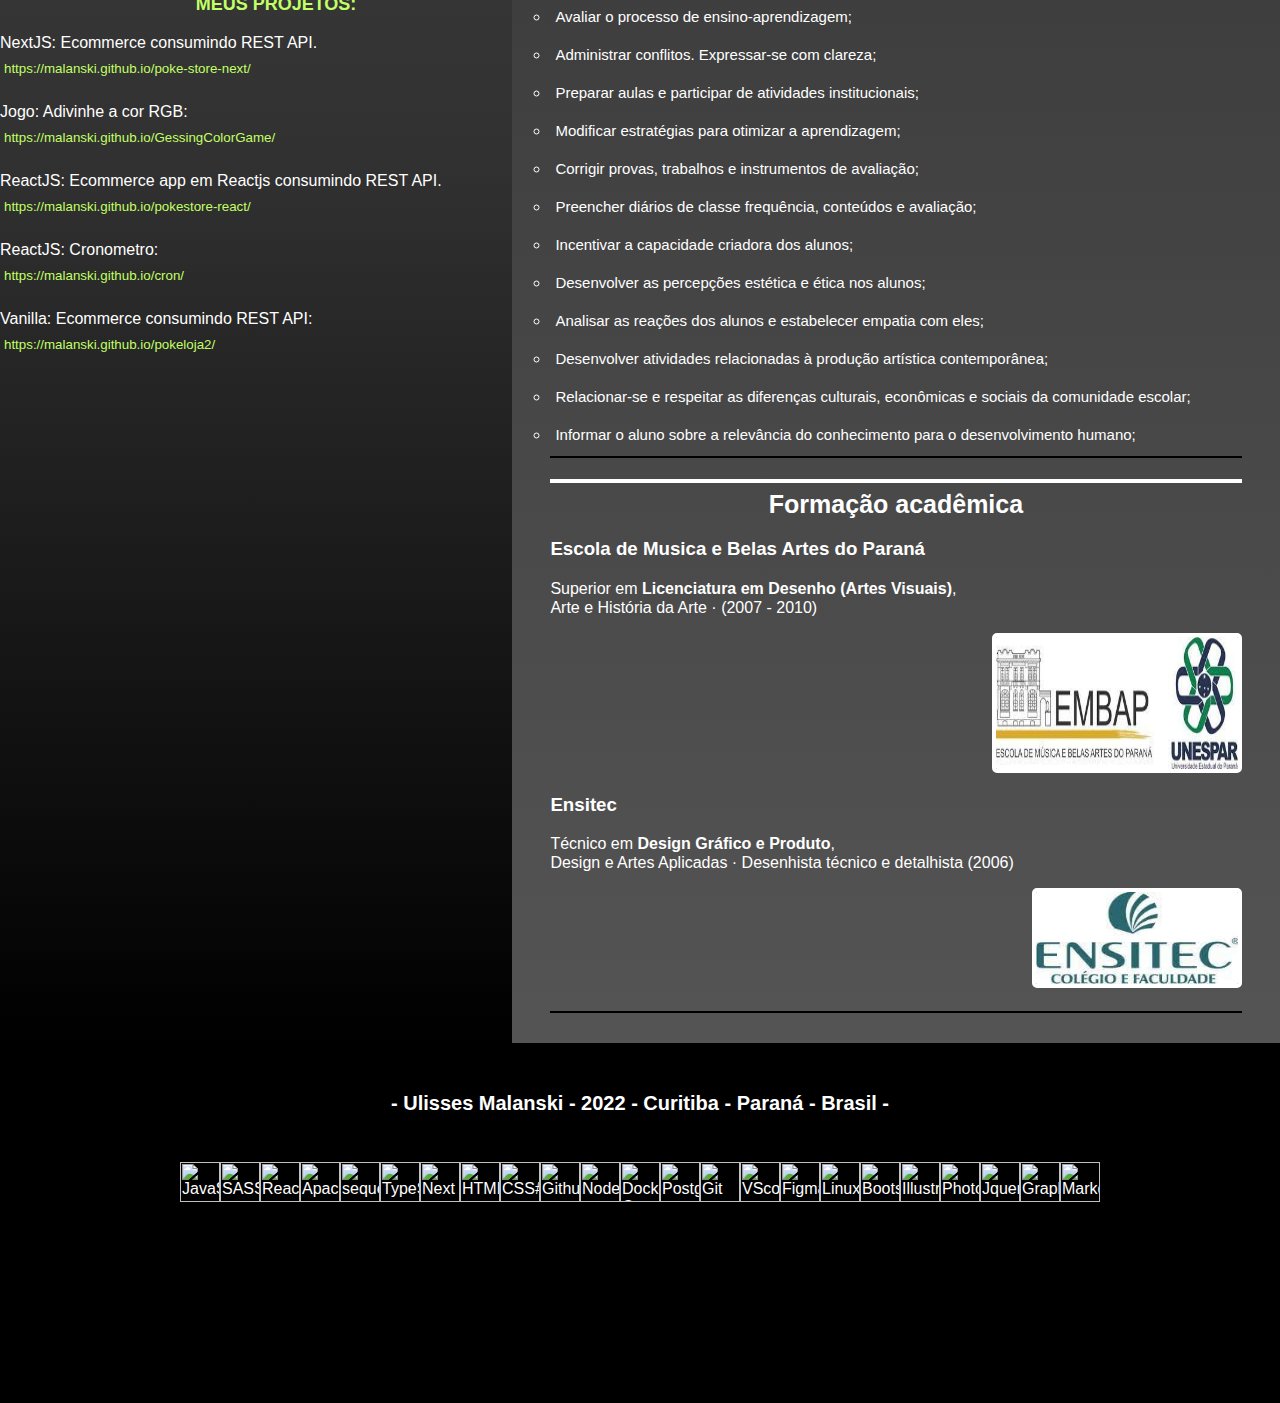
==== commit 13de672a: "add new foto" ====
--- a/index.html
+++ b/index.html
@@ -29,7 +29,7 @@
                 </div>       
                 <div class="foto">
 
-                    <img class="retrato" src="background.jpg">
+                    <img class="retrato" src="portrait07.jpg">
                     
                     <p><i class="fa-solid fa-location-dot"></i> Curitiba - Paraná - Brasil</p>
                     
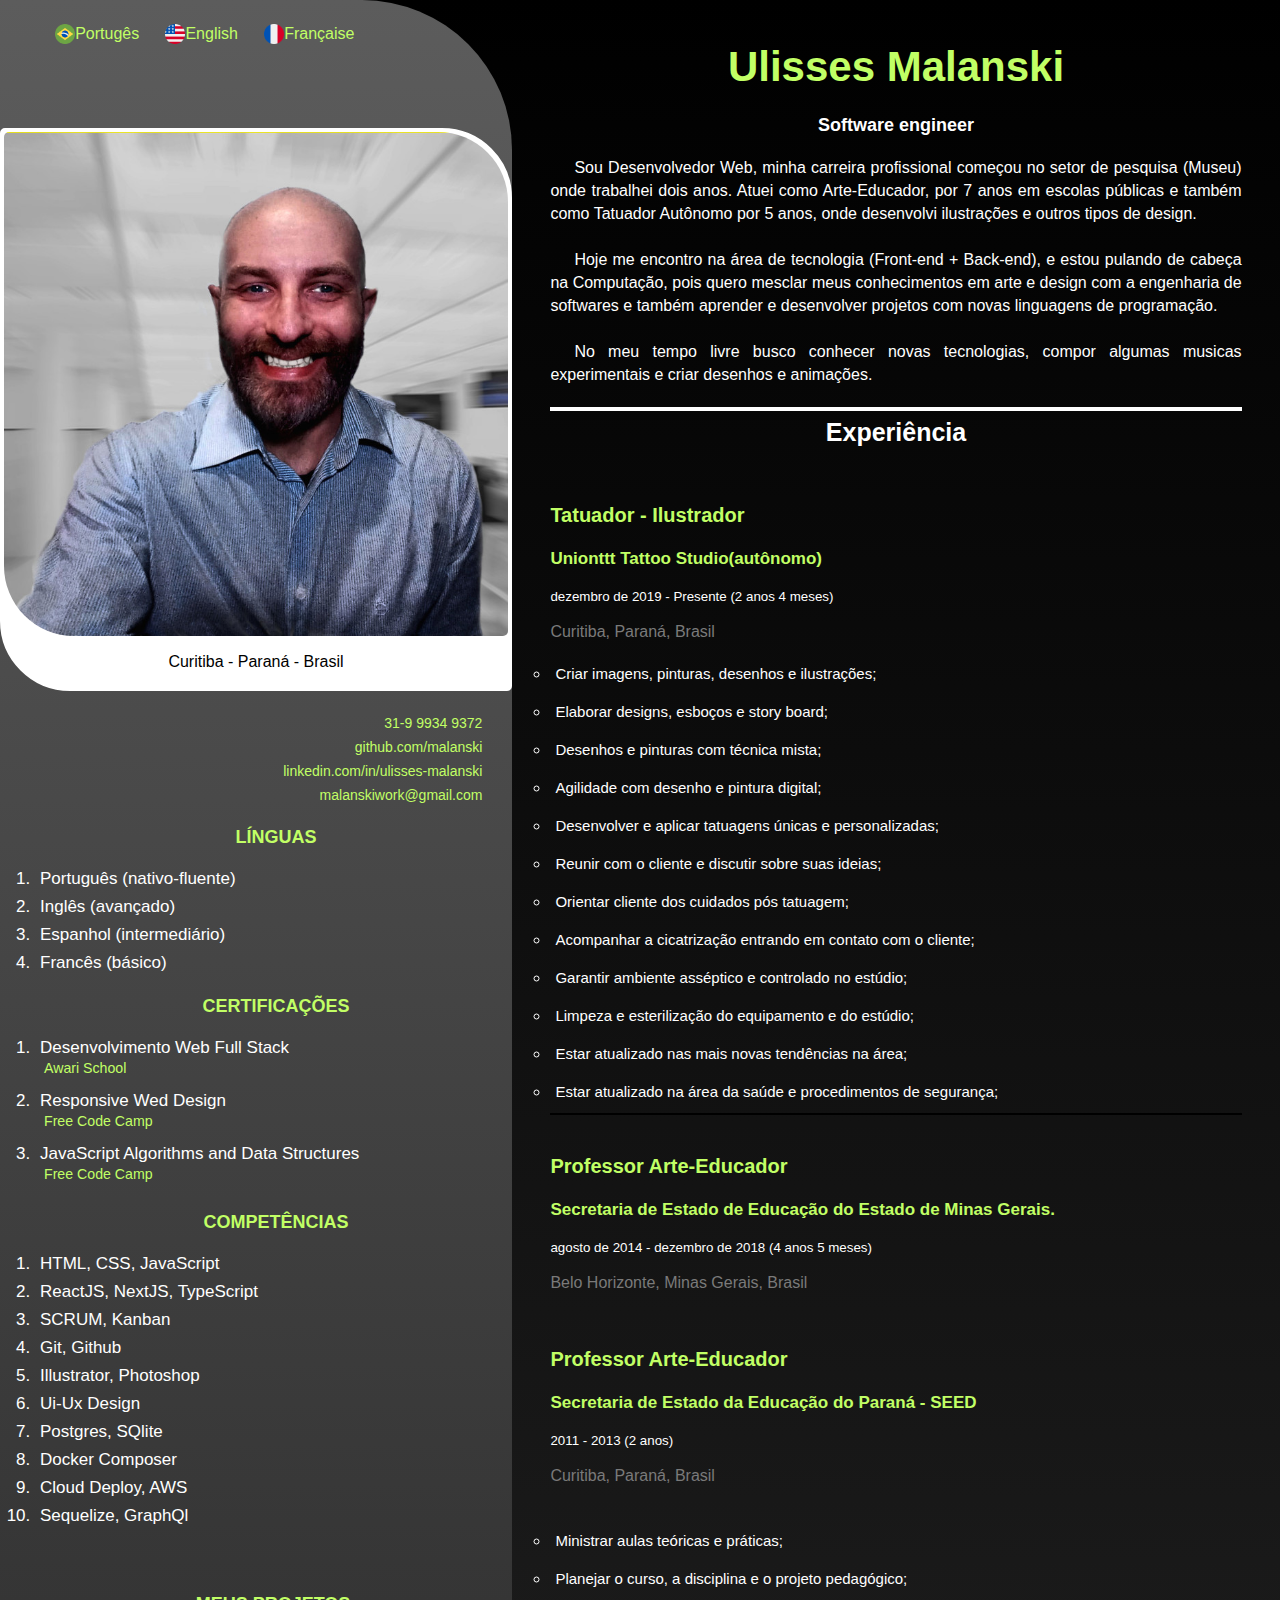
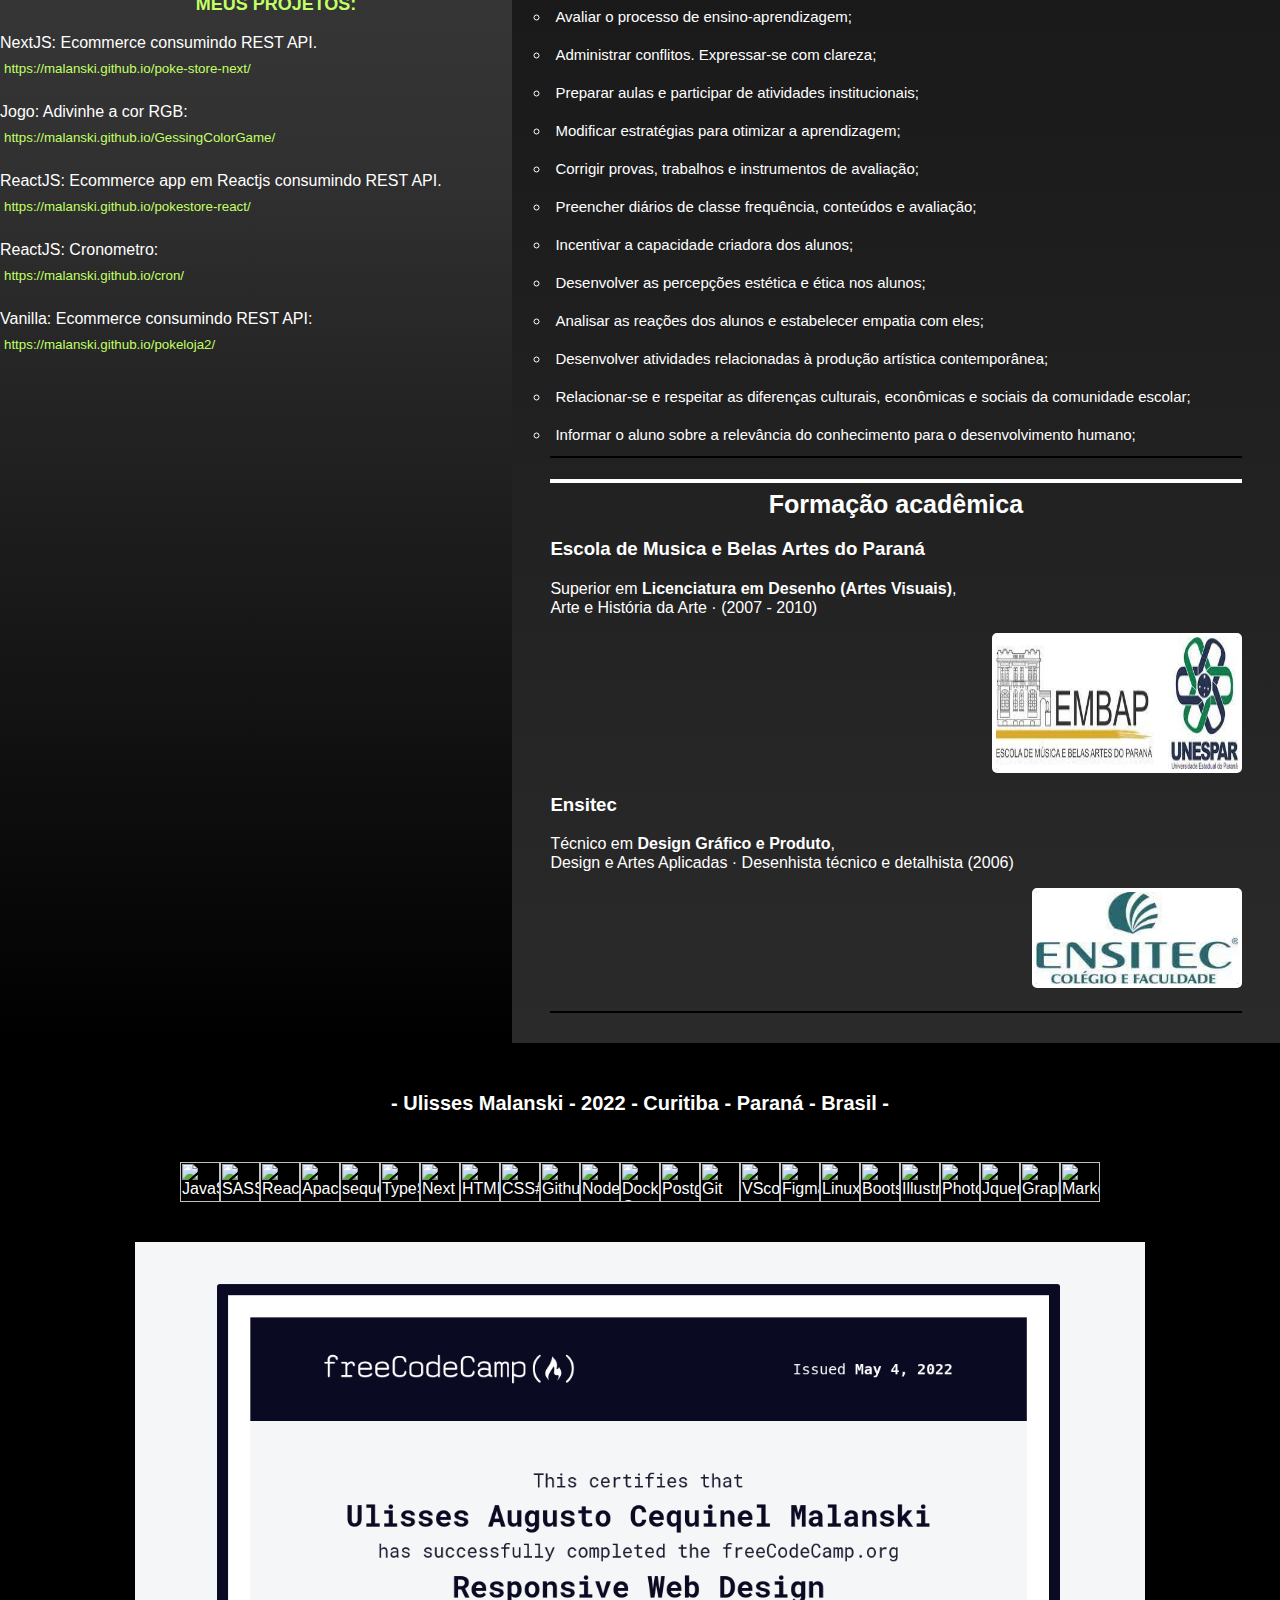
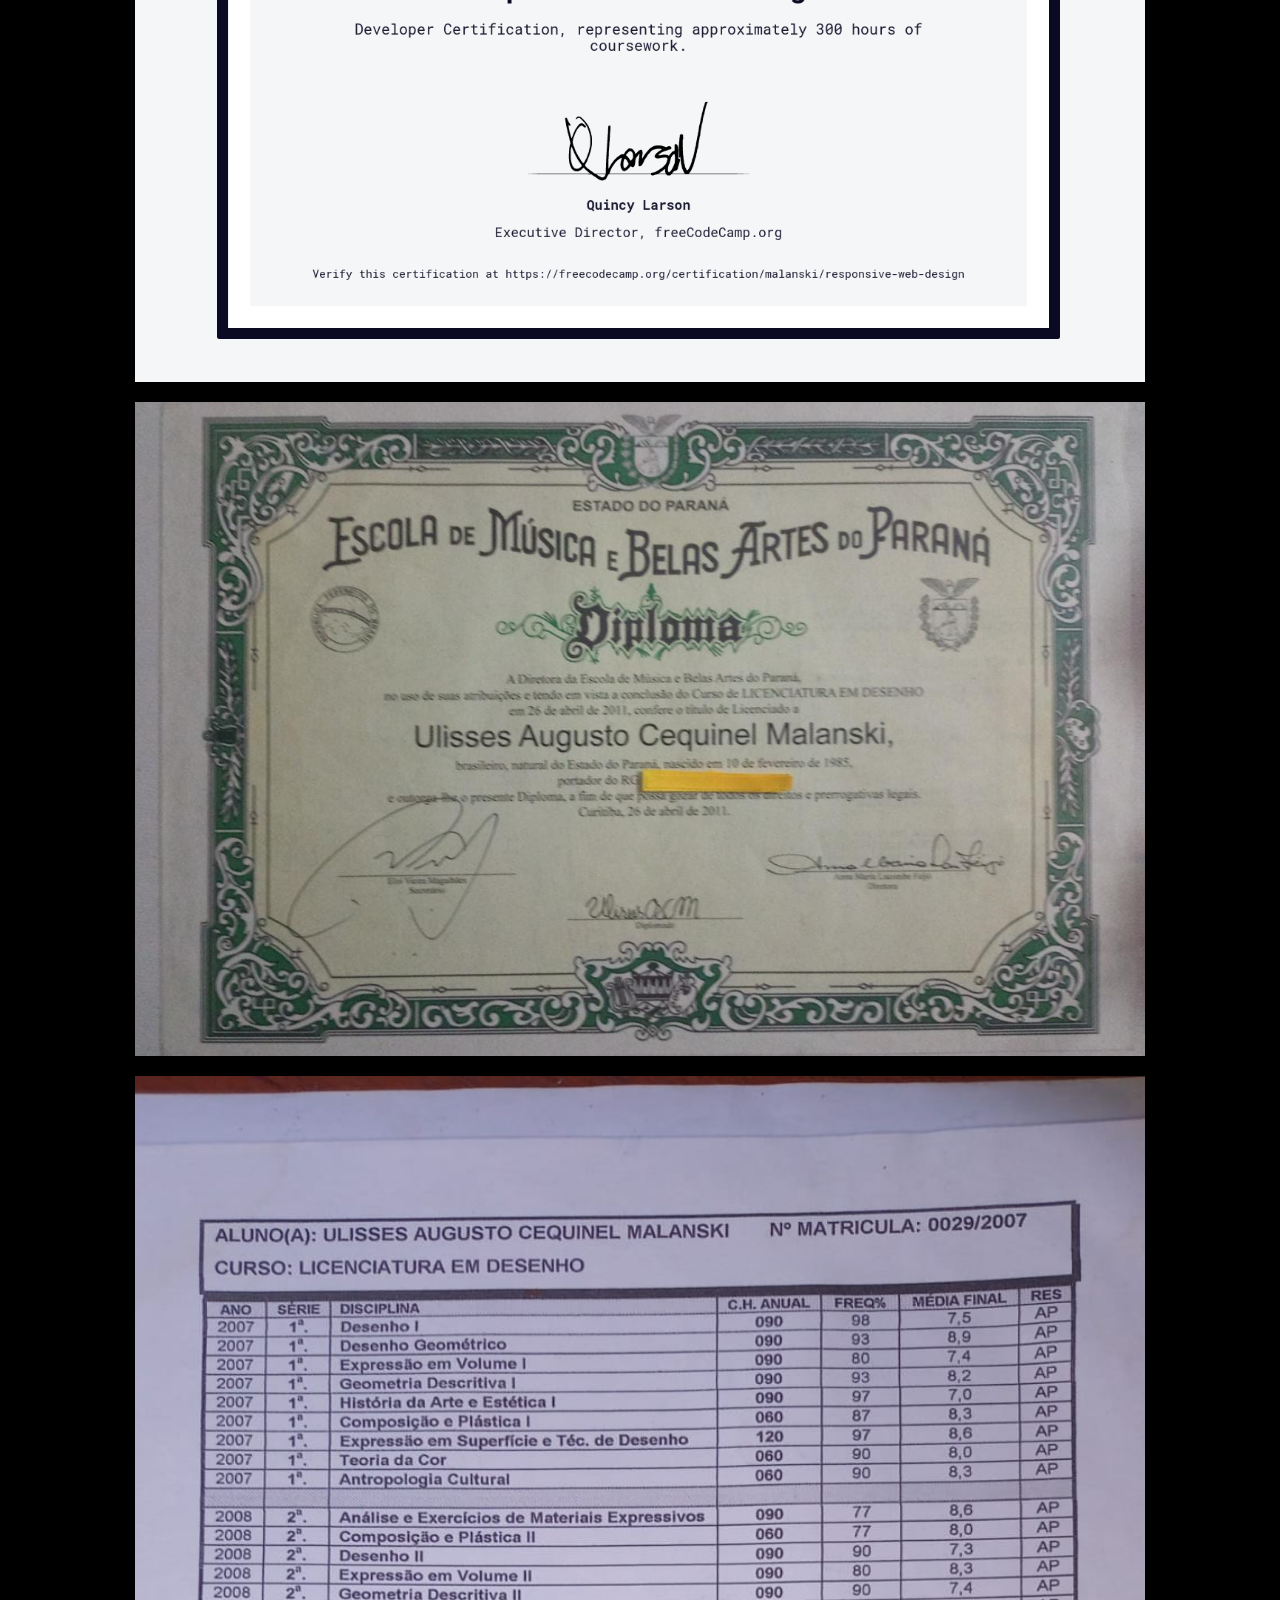
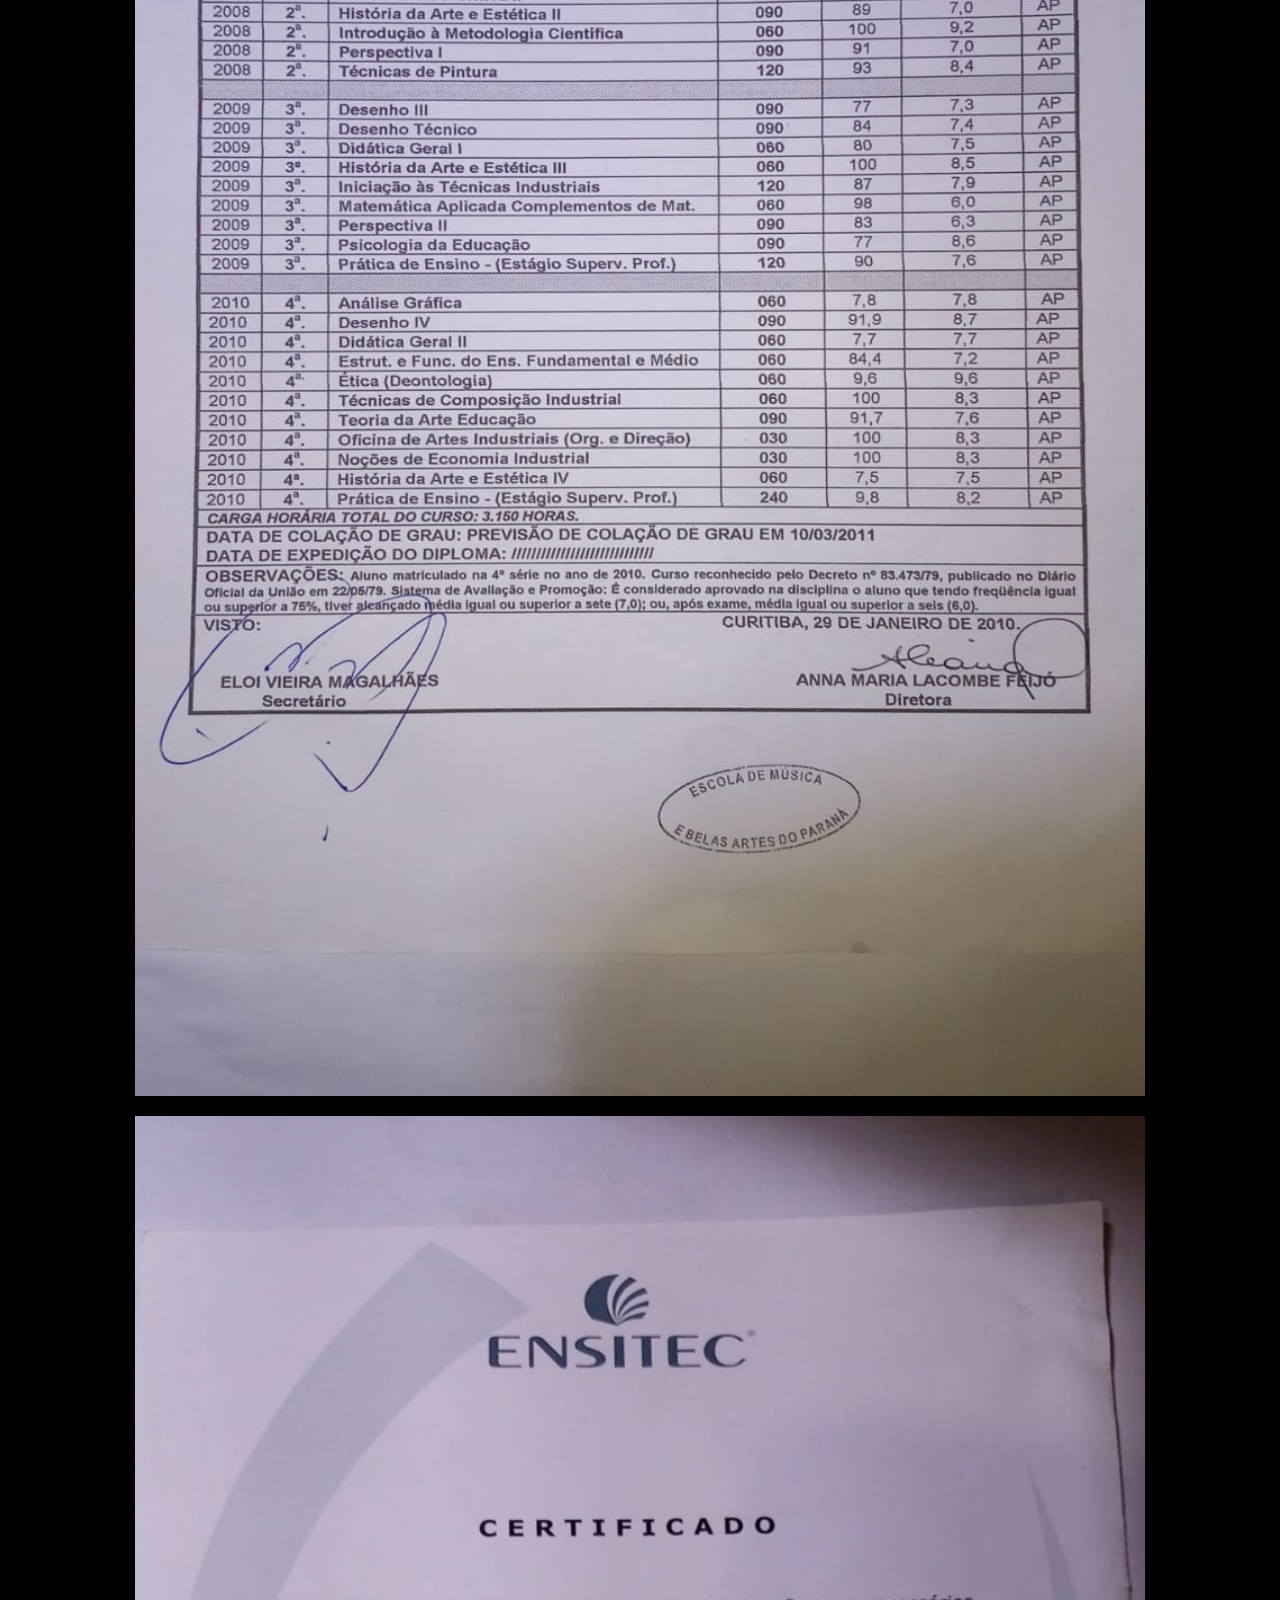
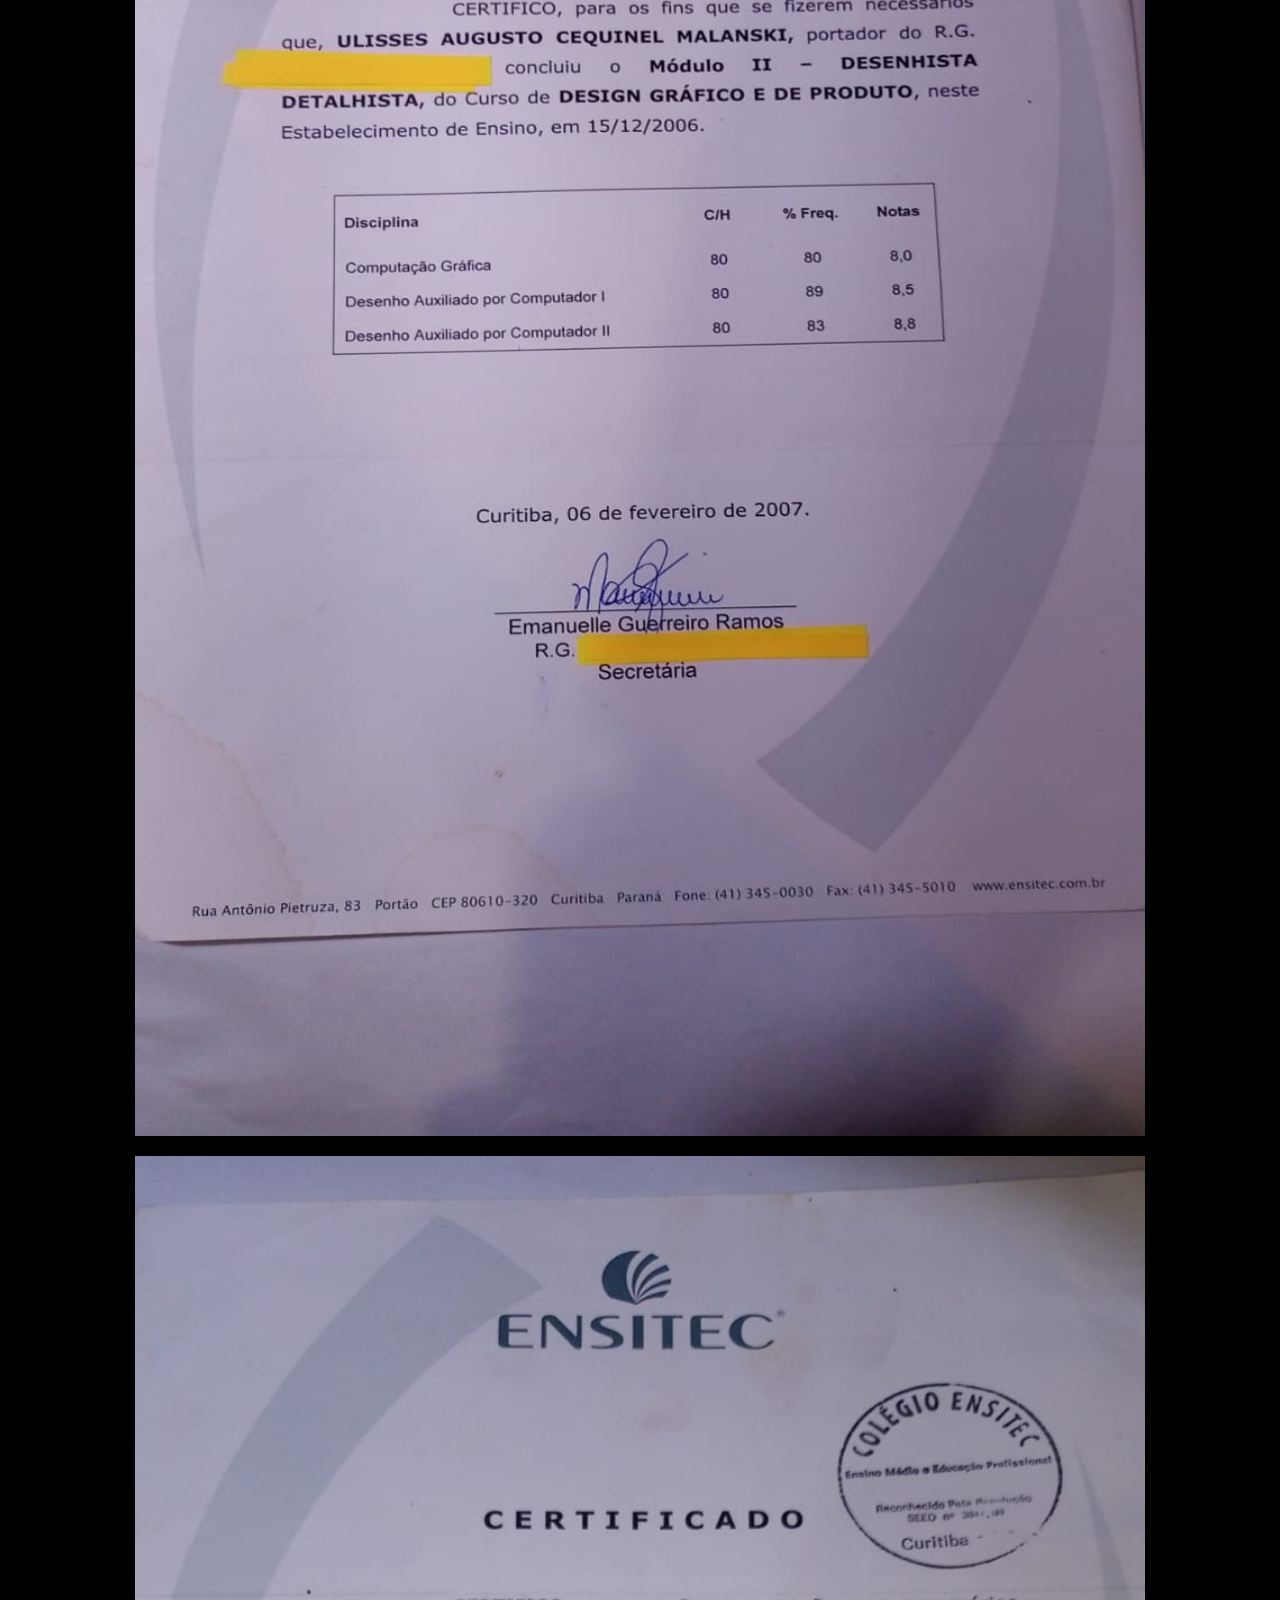
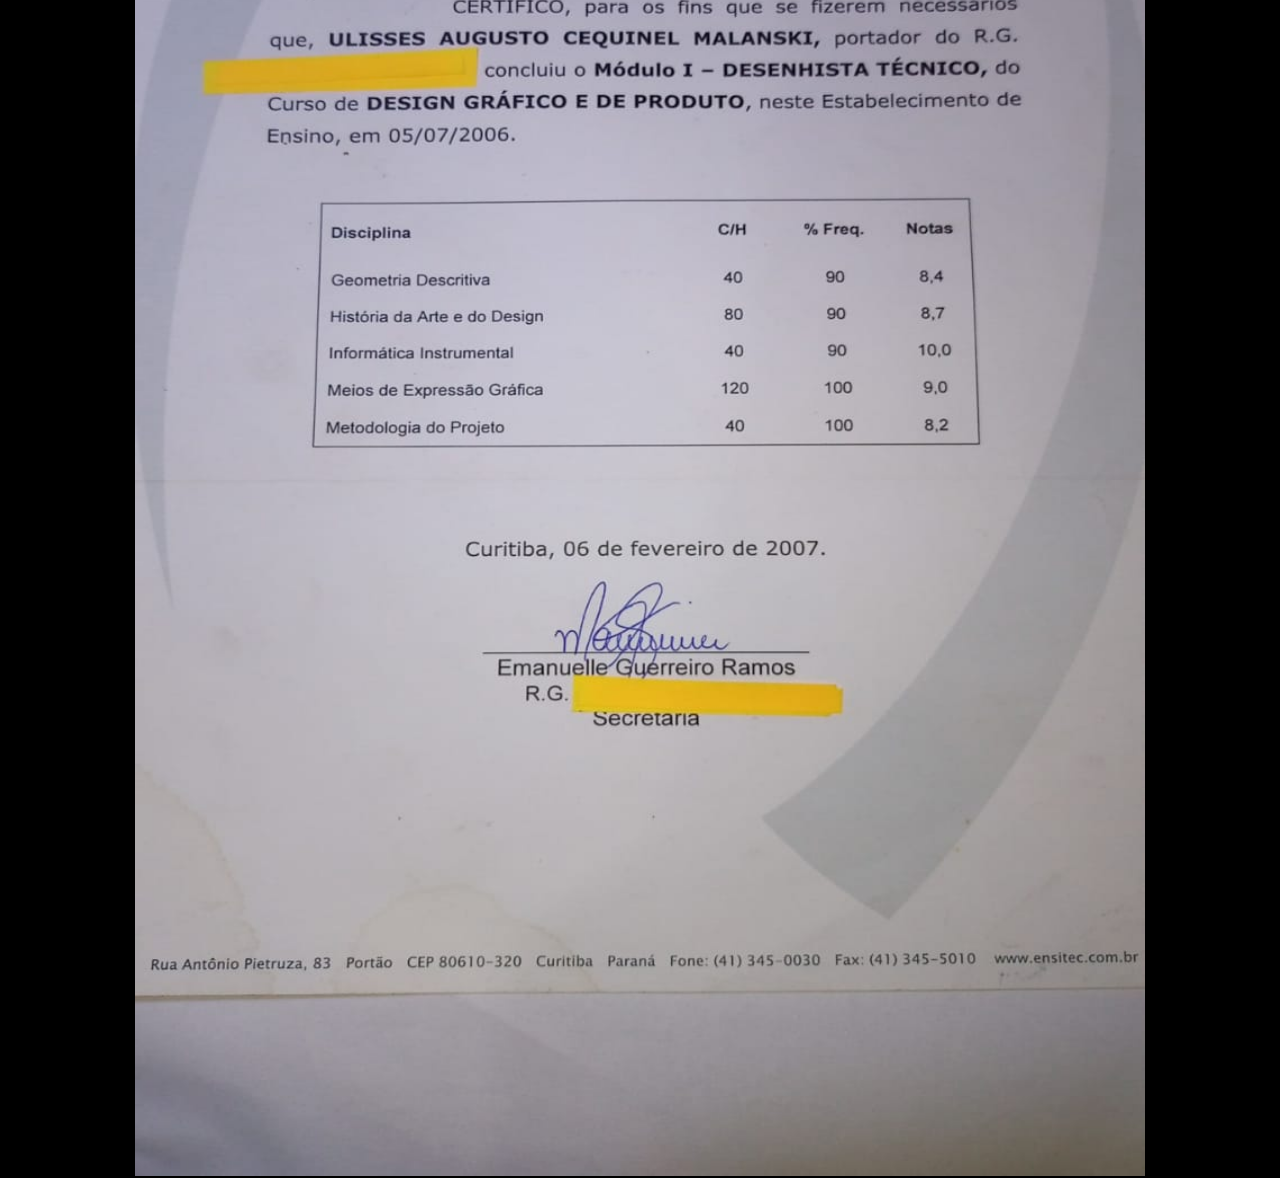
==== commit 4fda07bc: "add certifications" ====
--- a/index.html
+++ b/index.html
@@ -428,7 +428,14 @@
                 <img title="Markdown" height="40" width="40" src="https://cdn.jsdelivr.net/gh/devicons/devicon/icons/markdown/markdown-original.svg" />
             </div>
             
-
+            
+            <div class="papelada">
+                <img class="certifications" src="fcc01.png" alt="Fcc certification 01"/>
+                <img class="certifications" src="diploma.jpeg" alt="Bachelor Degree on Drawing by EMBAP"/>
+                <img class="certifications" src="diploma02.jpeg" alt="Bachelor Degree on Drawing by EMBAP"/>
+                <img class="certifications" src="ensitec1.jpeg" alt="Ensitec Certificado 01">
+                <img class="certifications" src="ensitec2.jpeg" alt="Ensitec Certificado 02">
+            </div>
 
         </footer>
     
--- a/styles/footer.css
+++ b/styles/footer.css
@@ -4,7 +4,7 @@
     padding: 2px;
     background-color: black;
     width: 100%;
-    height: 40vh;
+    height: auto;
 }
 footer h6{
     text-align: center;
@@ -15,6 +15,7 @@
     justify-content: center;
     align-items: center;
     flex-wrap: wrap;
+    margin-bottom: 20px;
 }
 .row-stack:hover{
     /* background-color: #313131; */
@@ -25,6 +26,20 @@
     /* background-color: #313131; */
     /* border-radius: 10px; */
 
+}
+.papelada{
+    width: 99%;
+    margin: auto;
+    display: flex;
+    flex-direction: column;
+    flex-wrap: wrap;
+    justify-content: center;
+    align-items: center;
+}
+.certifications {
+    width: 80%;
+    max-height: 180vh;
+    margin: 20px auto 0 auto;
 }
 
 
@@ -38,4 +53,8 @@
     .row-stack img{
         display: none;
     }
+    .papelada {
+        display: none;
+
+    }
 }
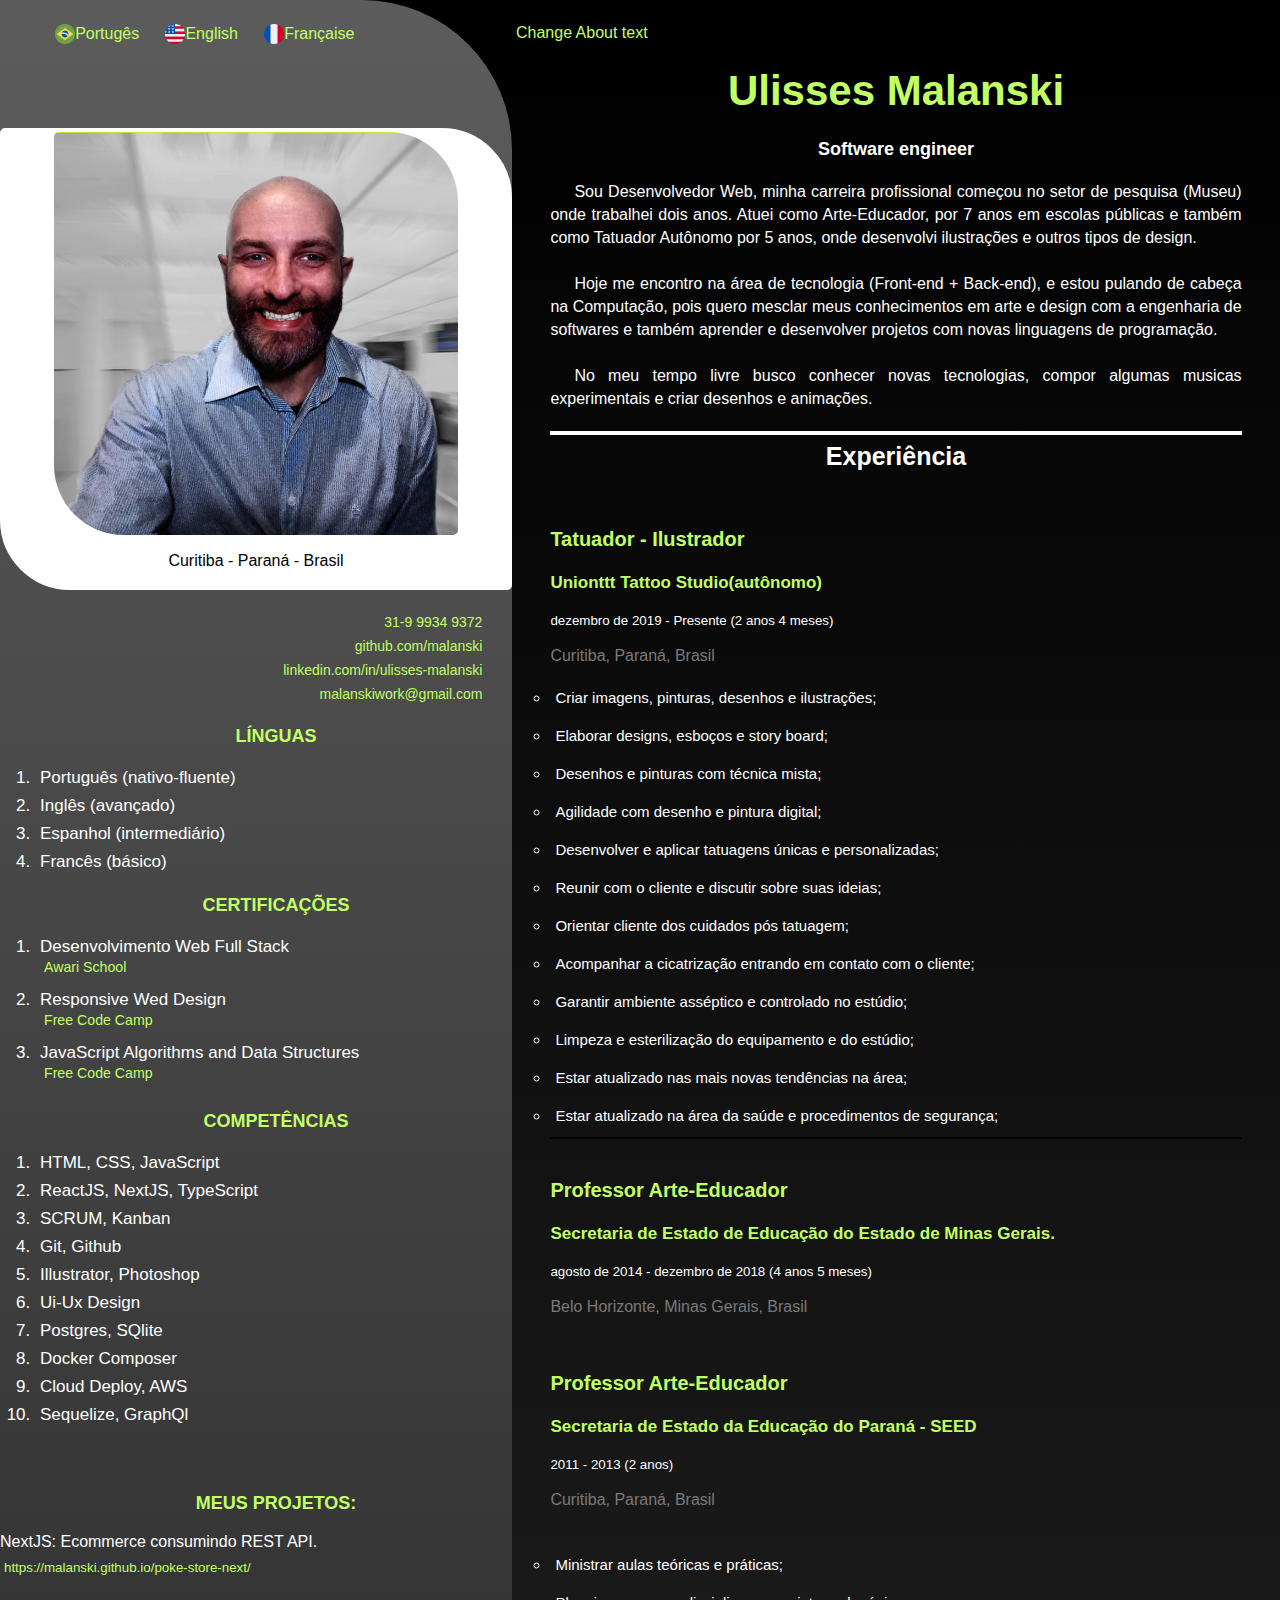
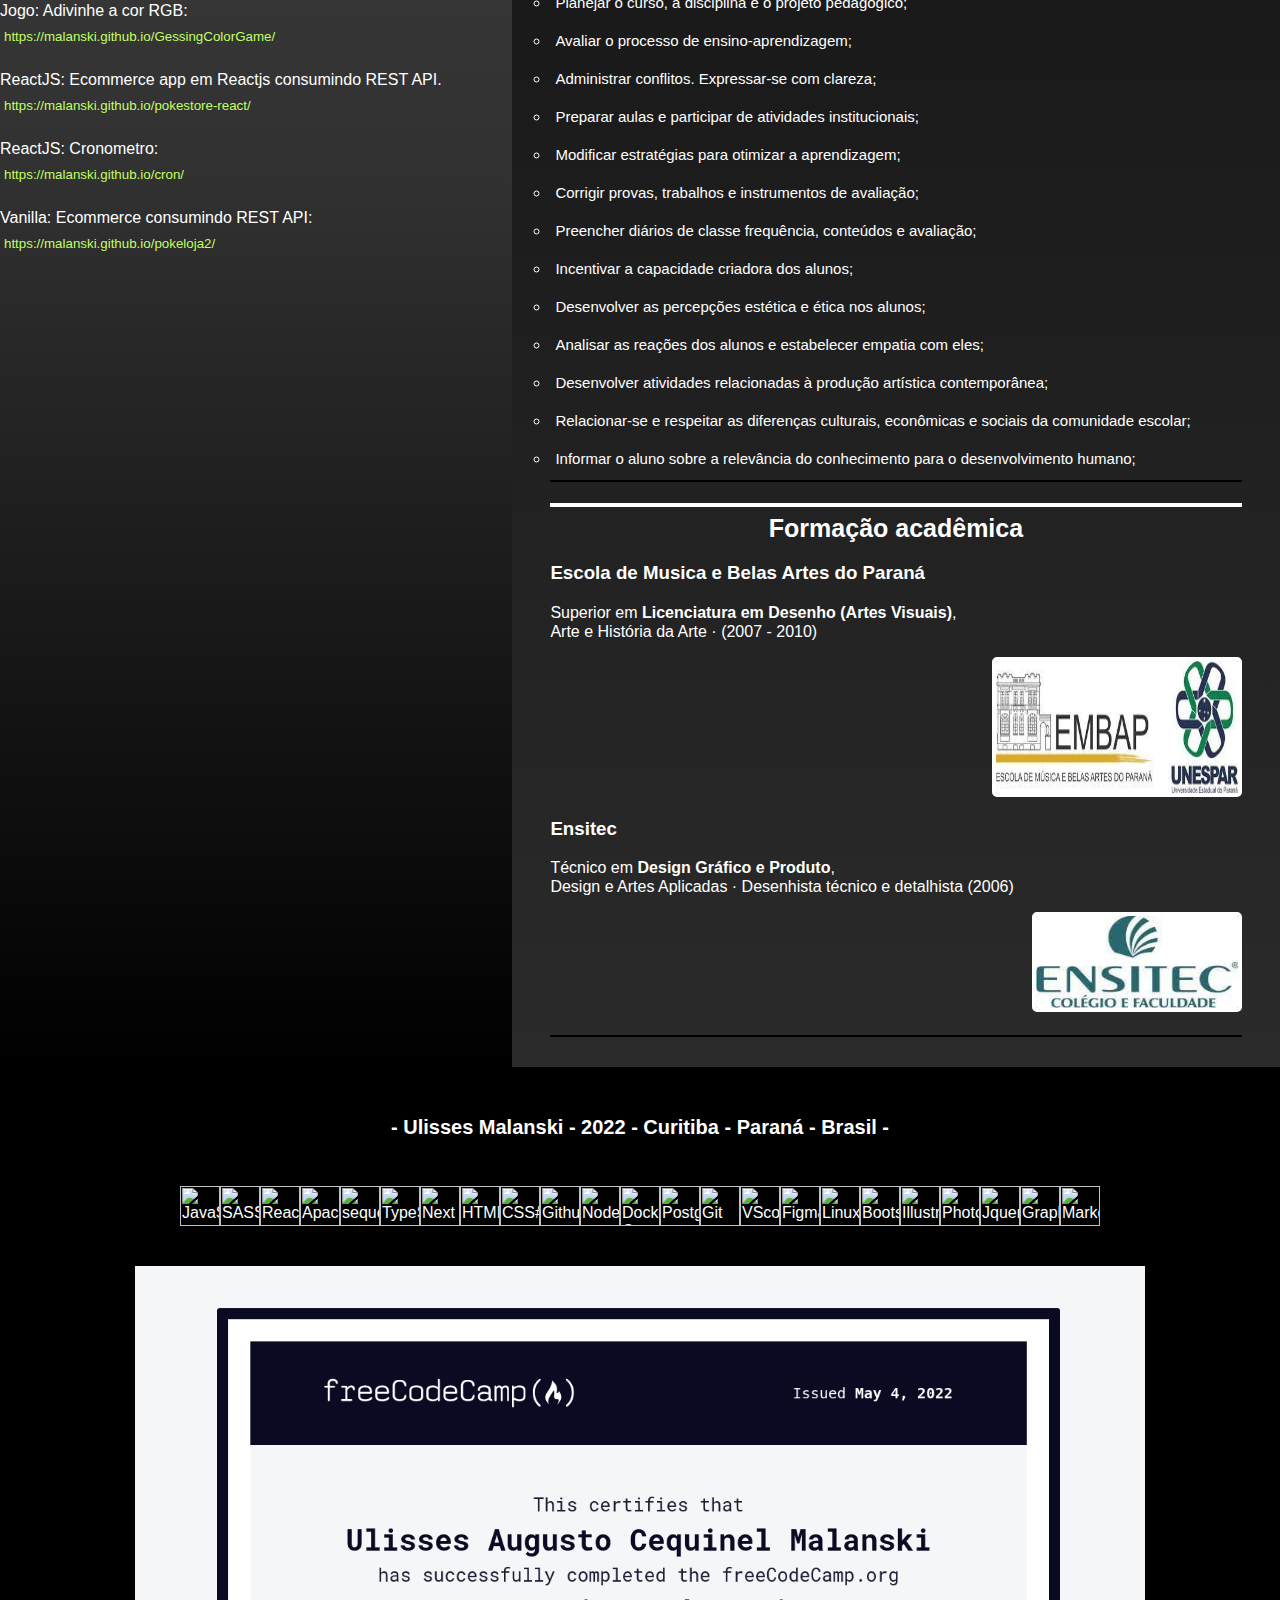
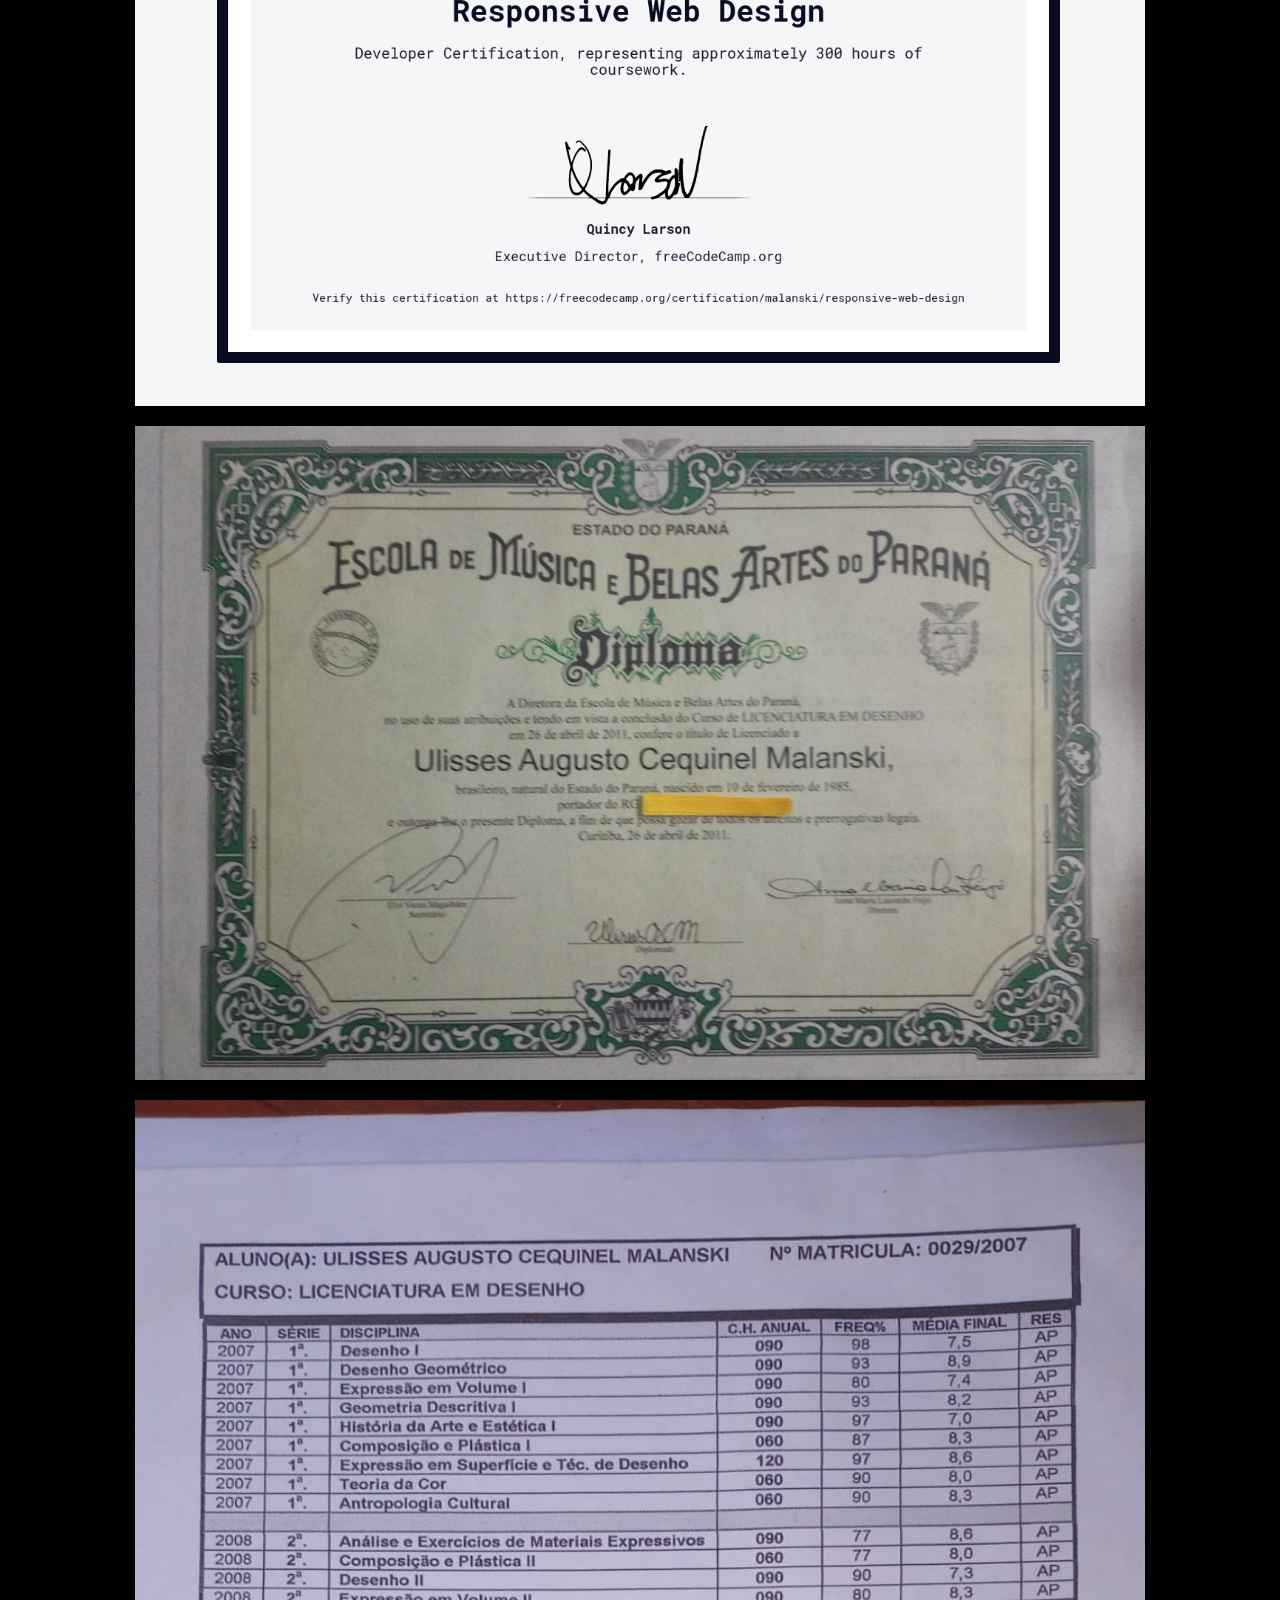
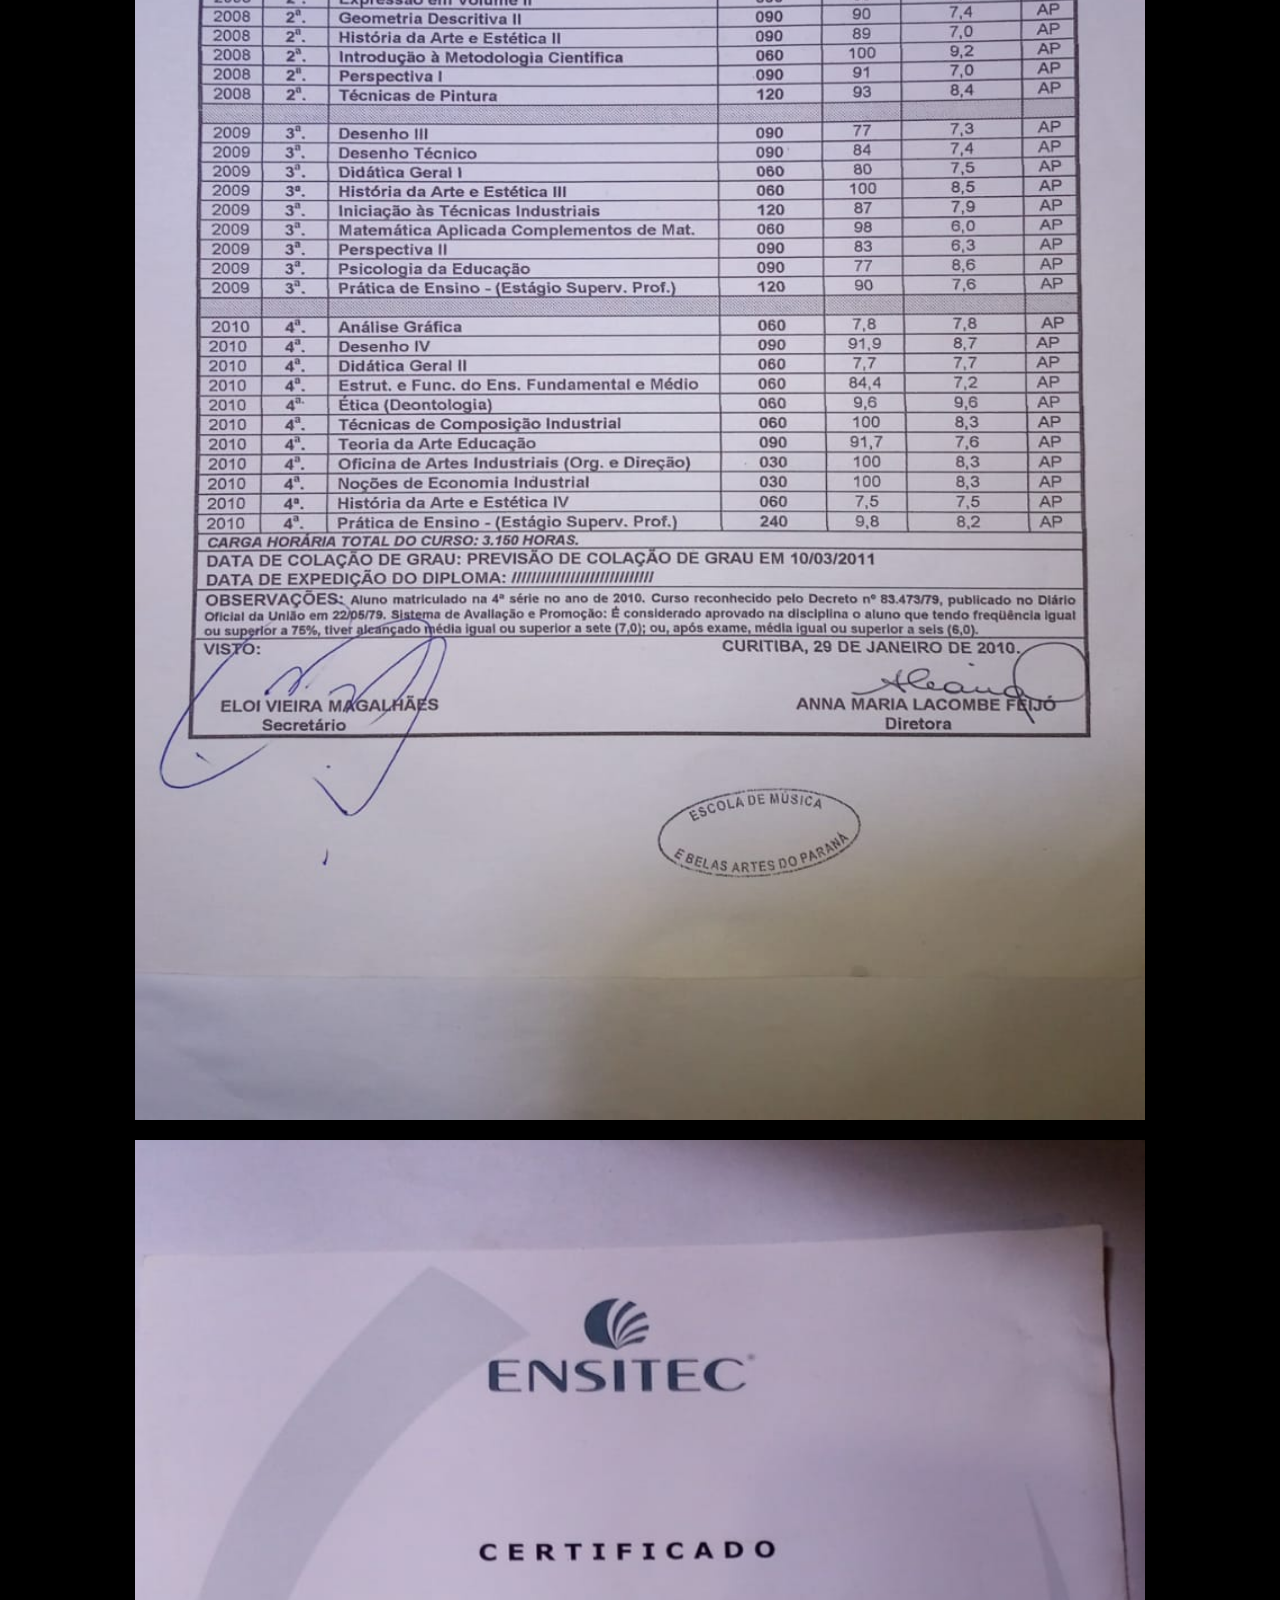
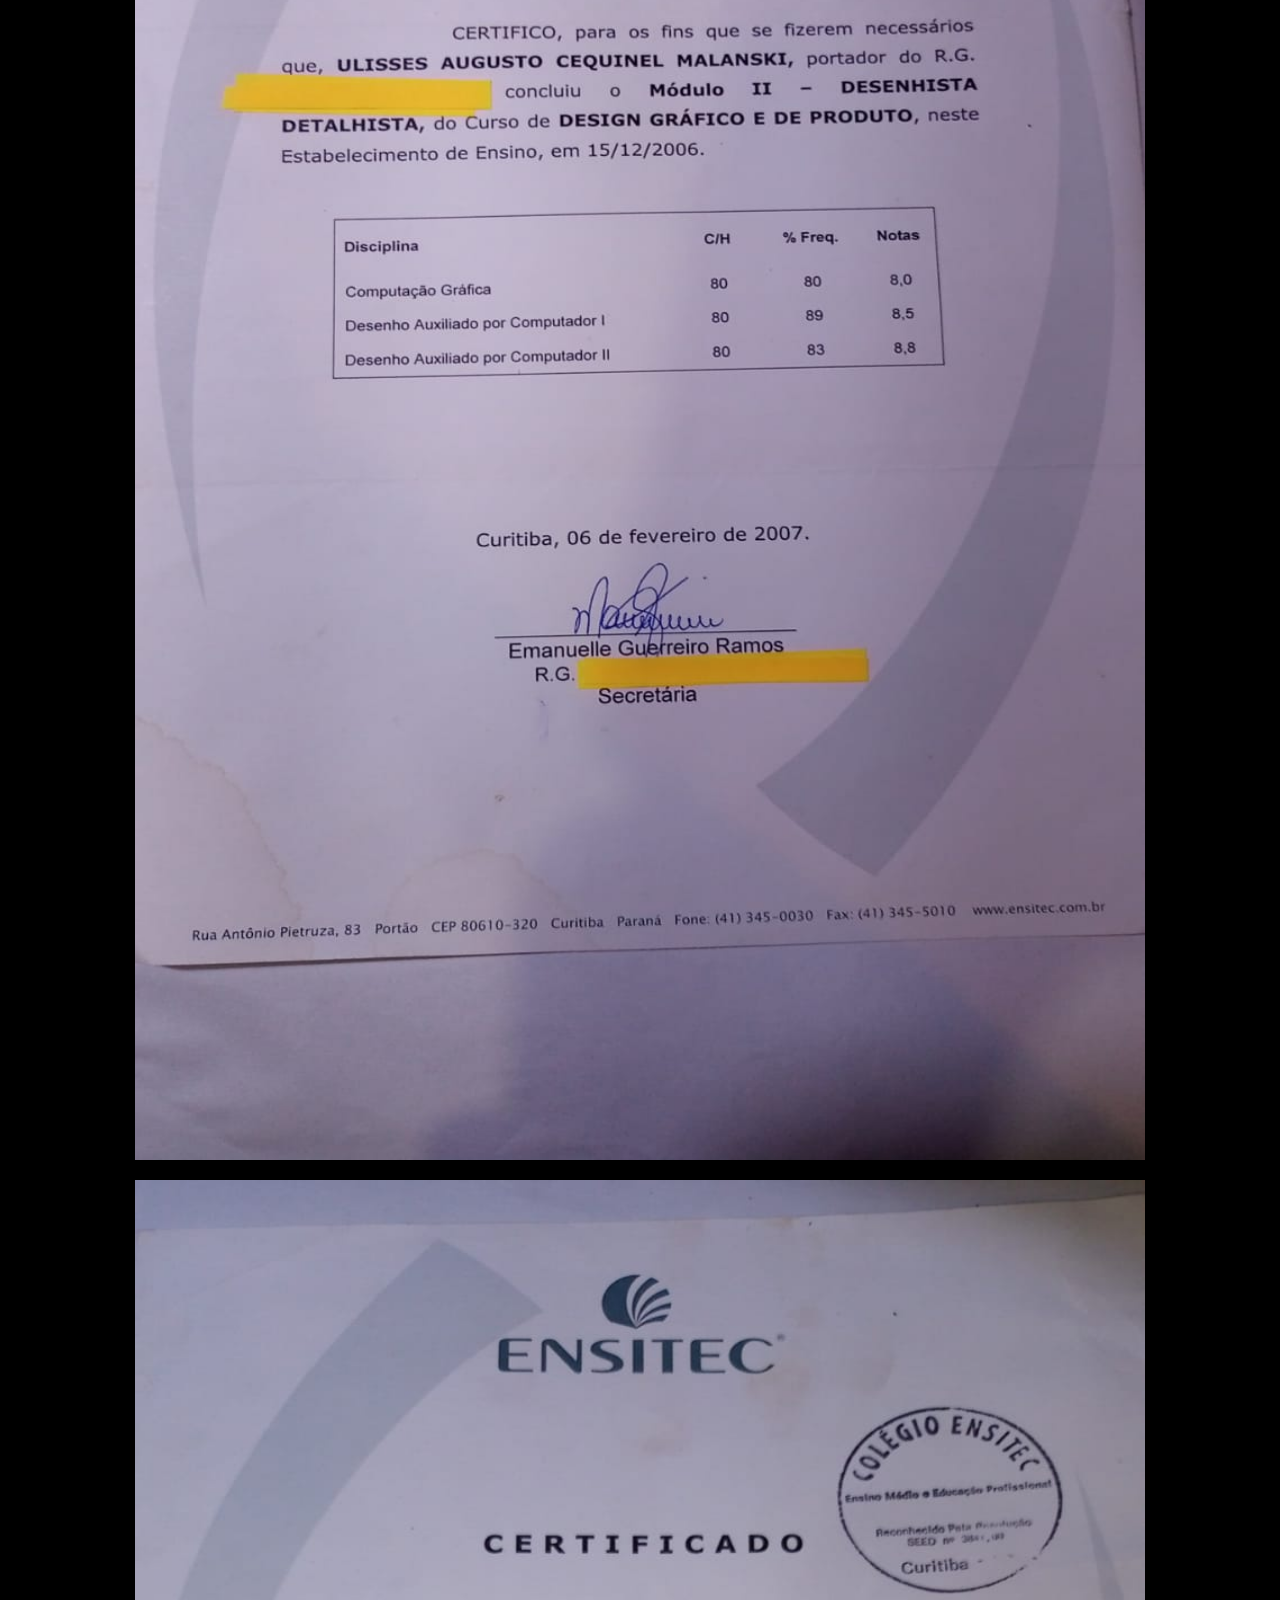
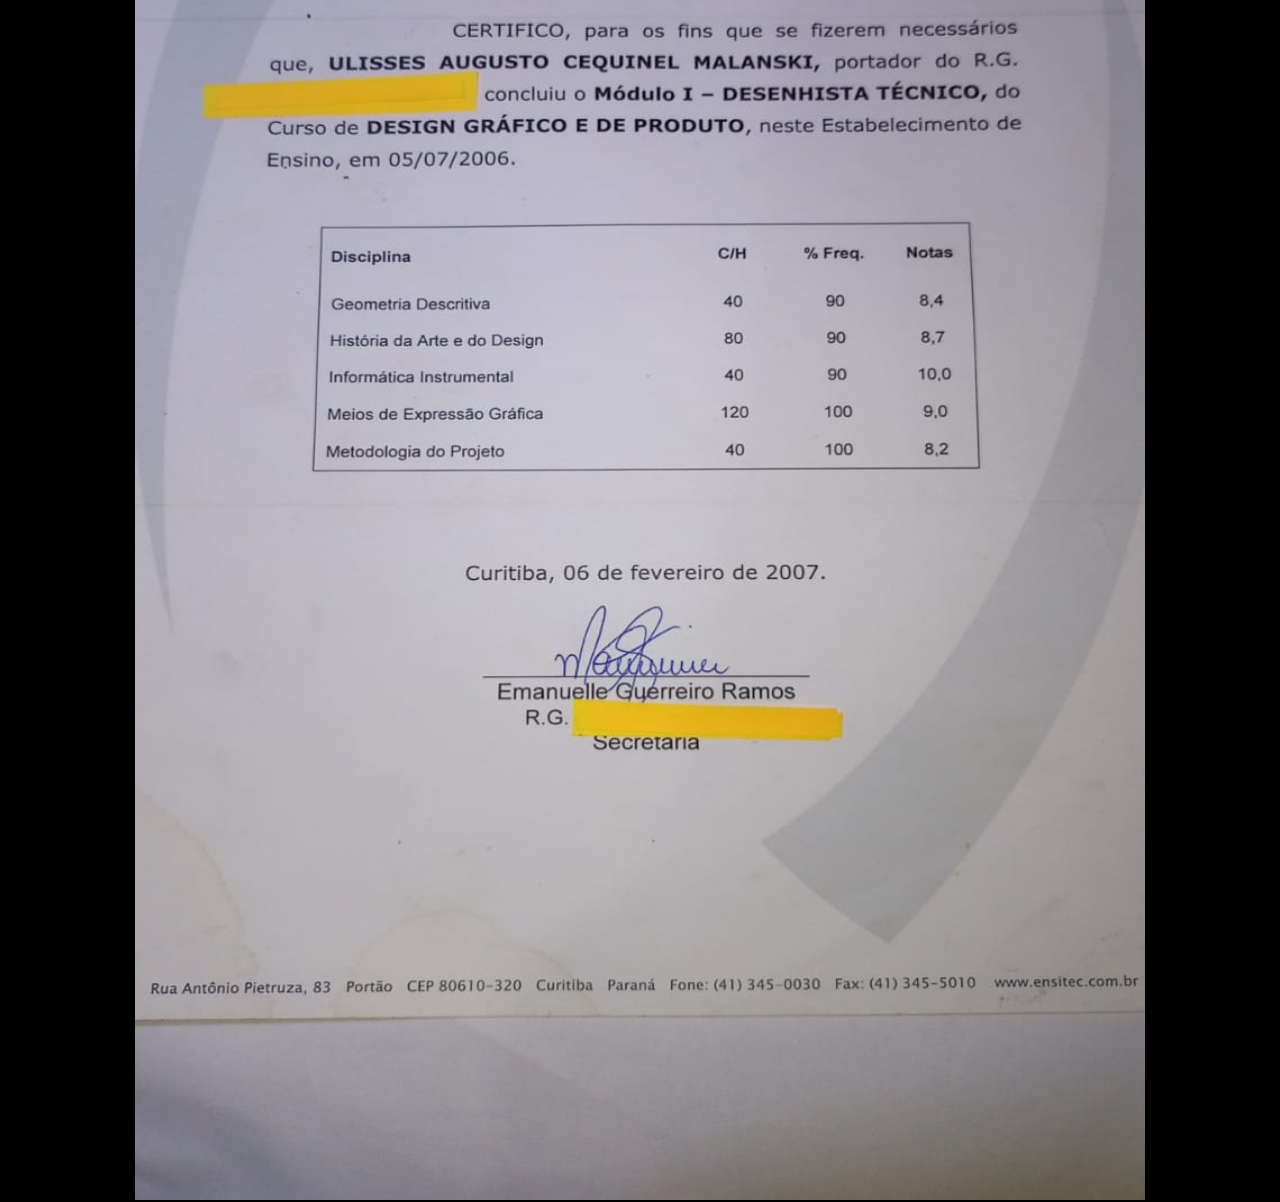
==== commit 3d660c60: "add Change About text button" ====
--- a/index.html
+++ b/index.html
@@ -188,6 +188,10 @@
          </aside>
          
          <main>
+            <div class="text-option">
+                <a href="index1.html">Change About text</a>
+            </div>      
+
              <section class="resumo">
                 <h1><big>Ulisses Malanski</big></h1>
                 <h2>Software engineer</h2>
--- a/styles/aside.css
+++ b/styles/aside.css
@@ -41,7 +41,7 @@
 
     /* position: absolute; */
 
-    width: 100%;
+    width: 80%;
     height: auto;
 }
 .foto{
@@ -188,7 +188,7 @@
         background-color: white;
     }
     .foto img{
-        border-radius: 5px 70px 5px 70px;
+        border-radius: 5px 30px 5px 30px;
         width: 40%;
 
     }
--- a/styles/main.css
+++ b/styles/main.css
@@ -122,6 +122,9 @@
 }
 
 @media print  {
+    .text-option{
+        display: none;
+    }
     h1{
         font-size: 23px;
         margin: 0;
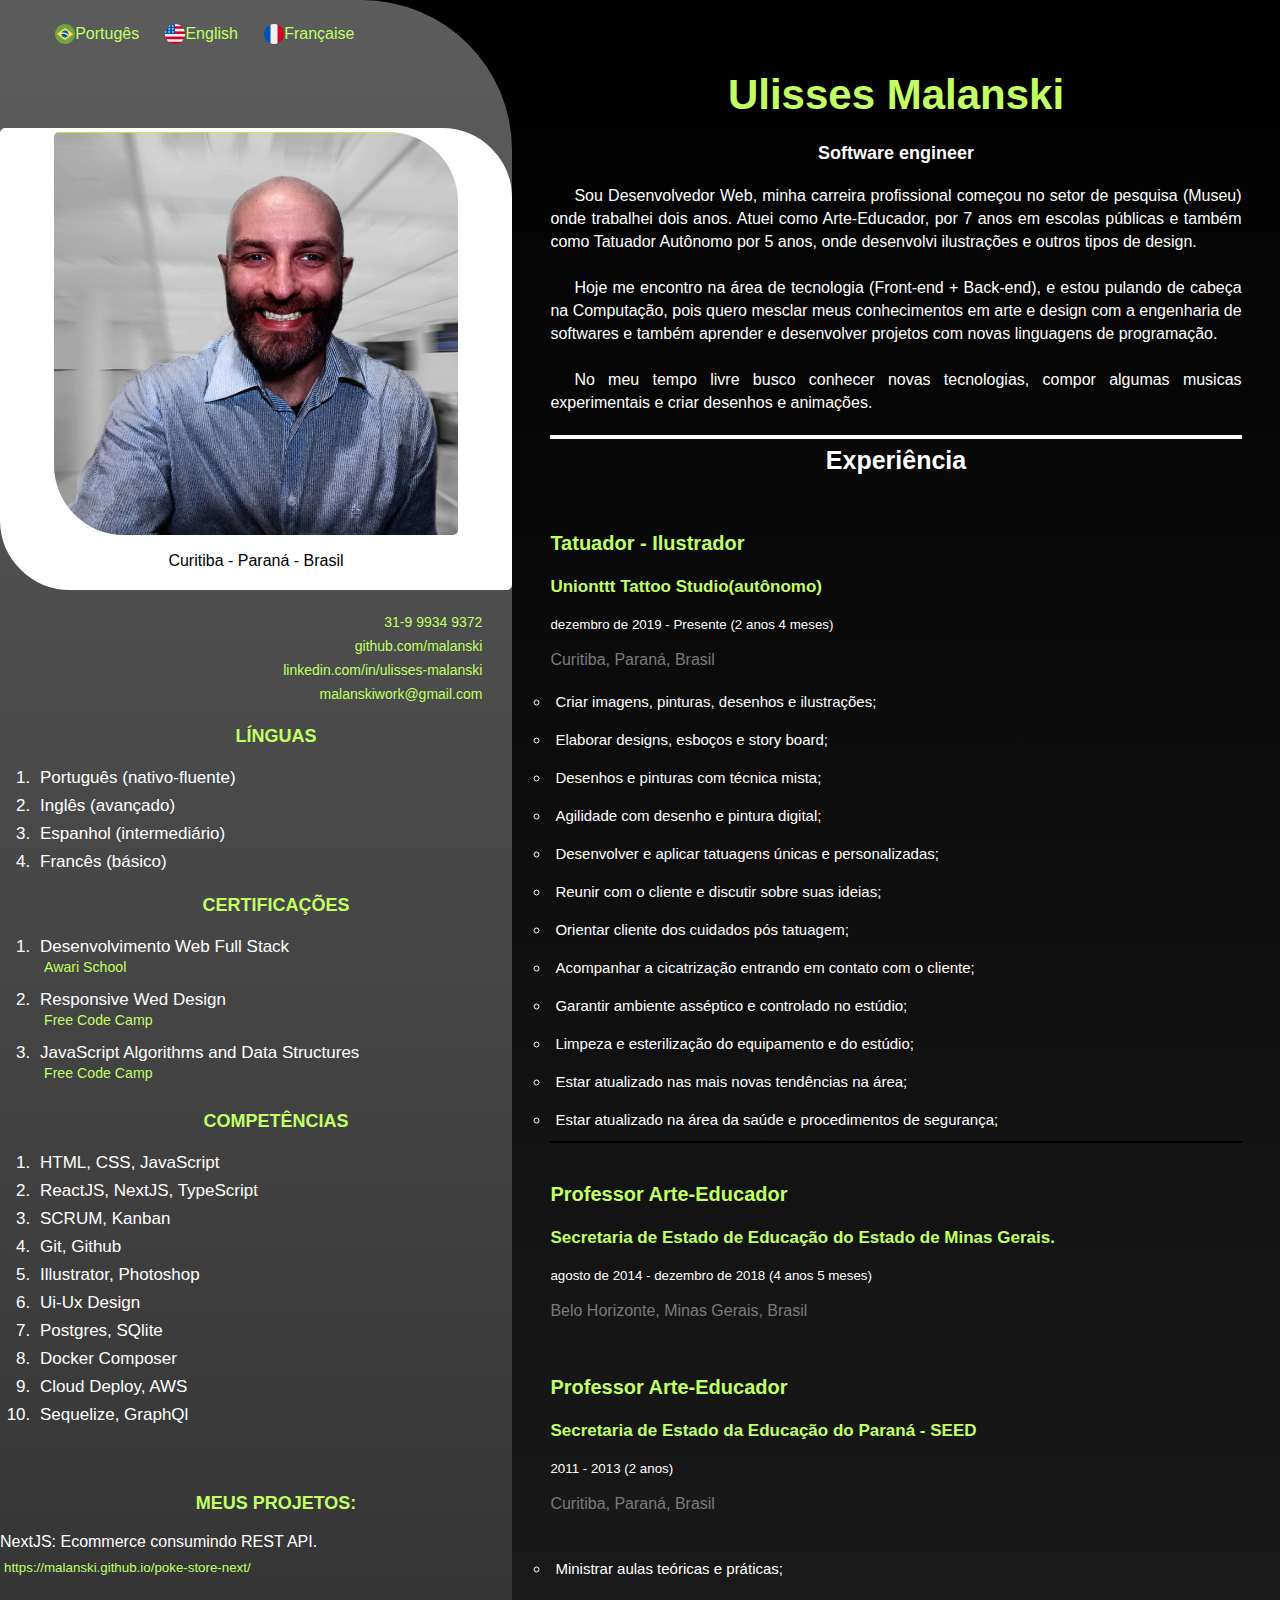
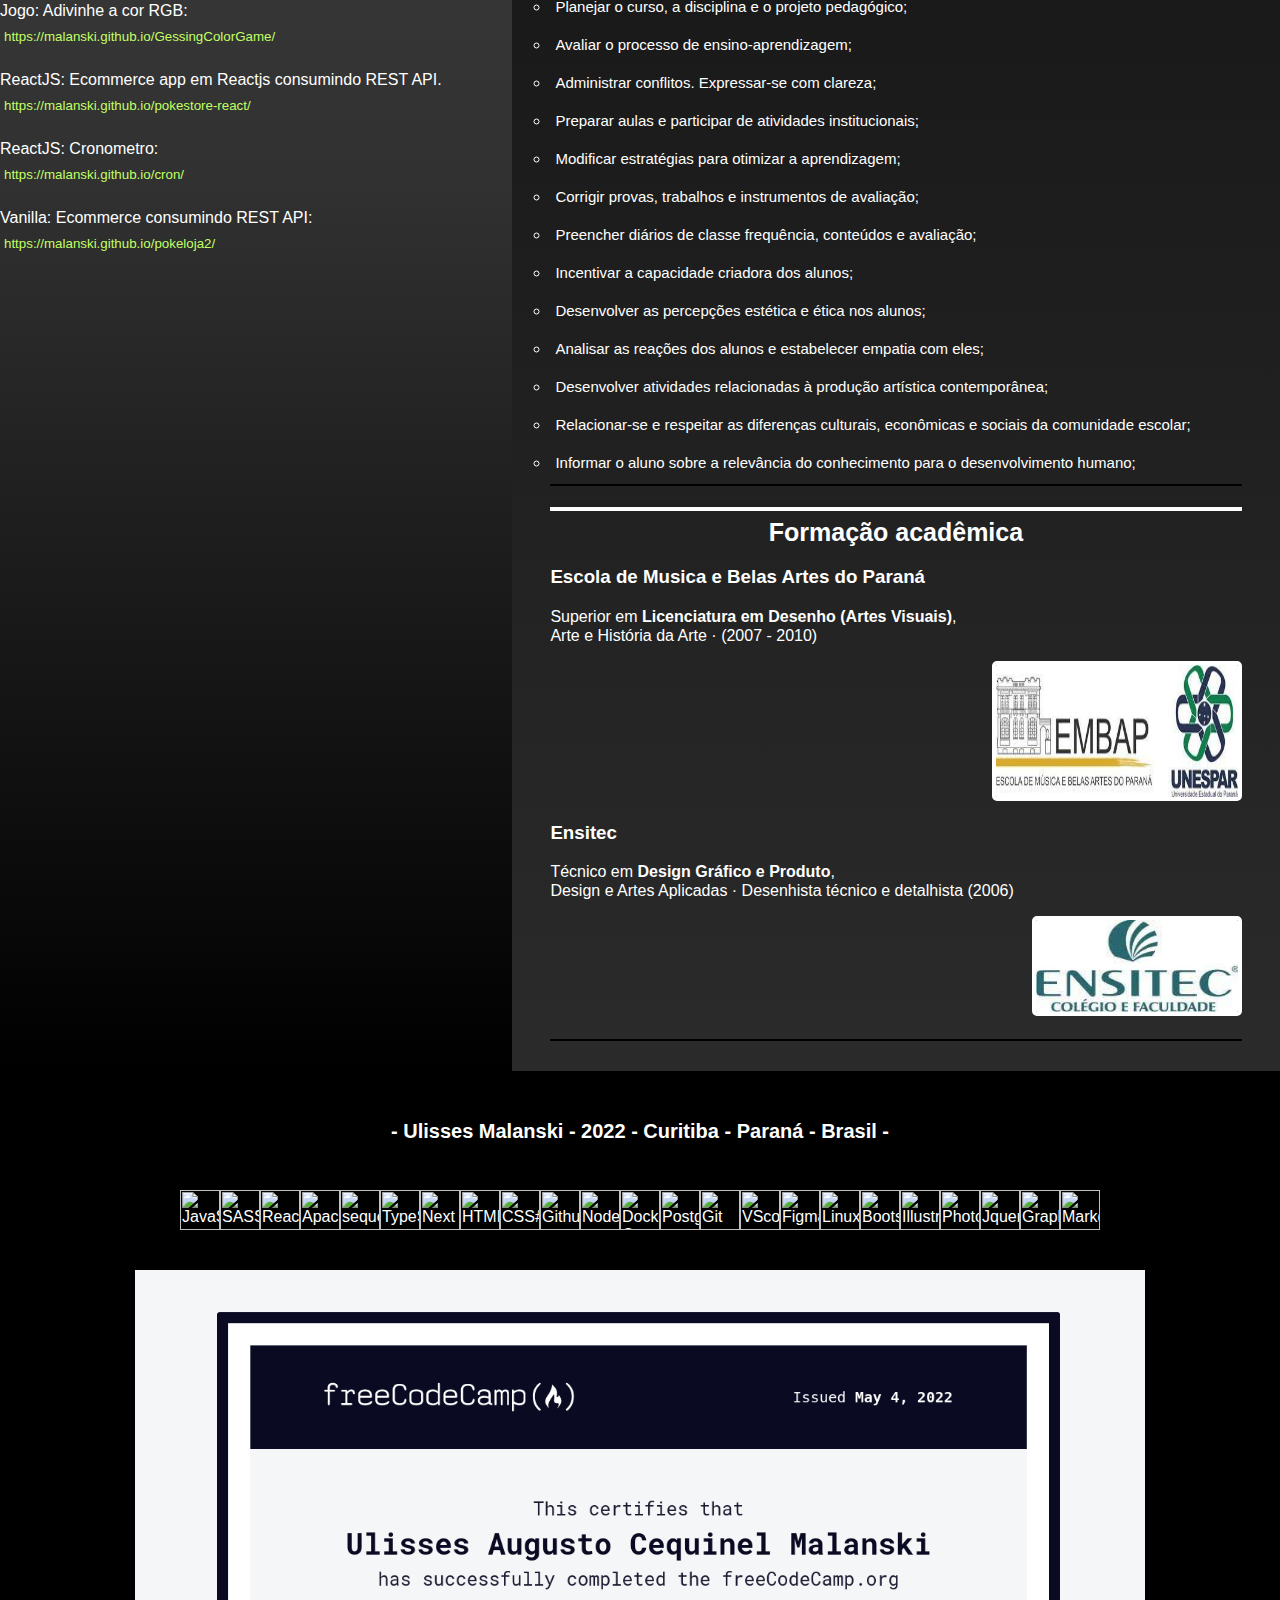
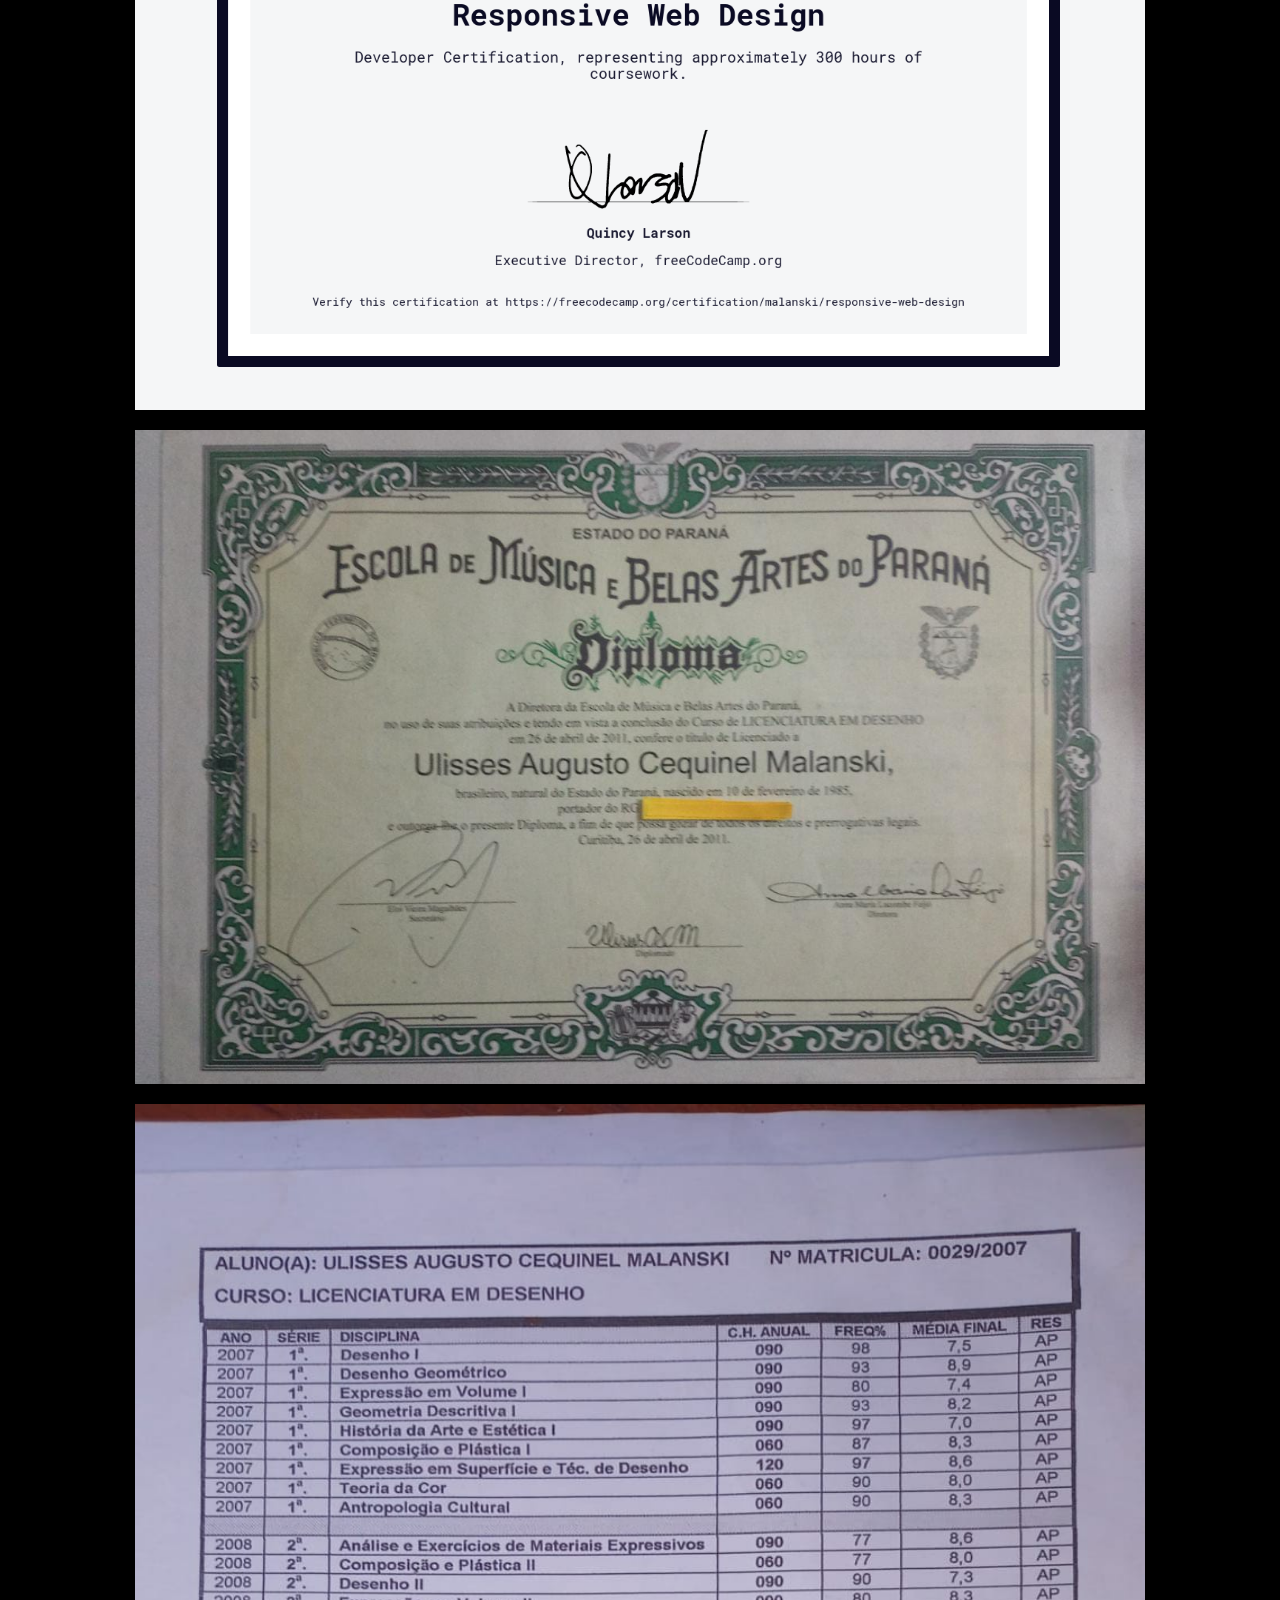
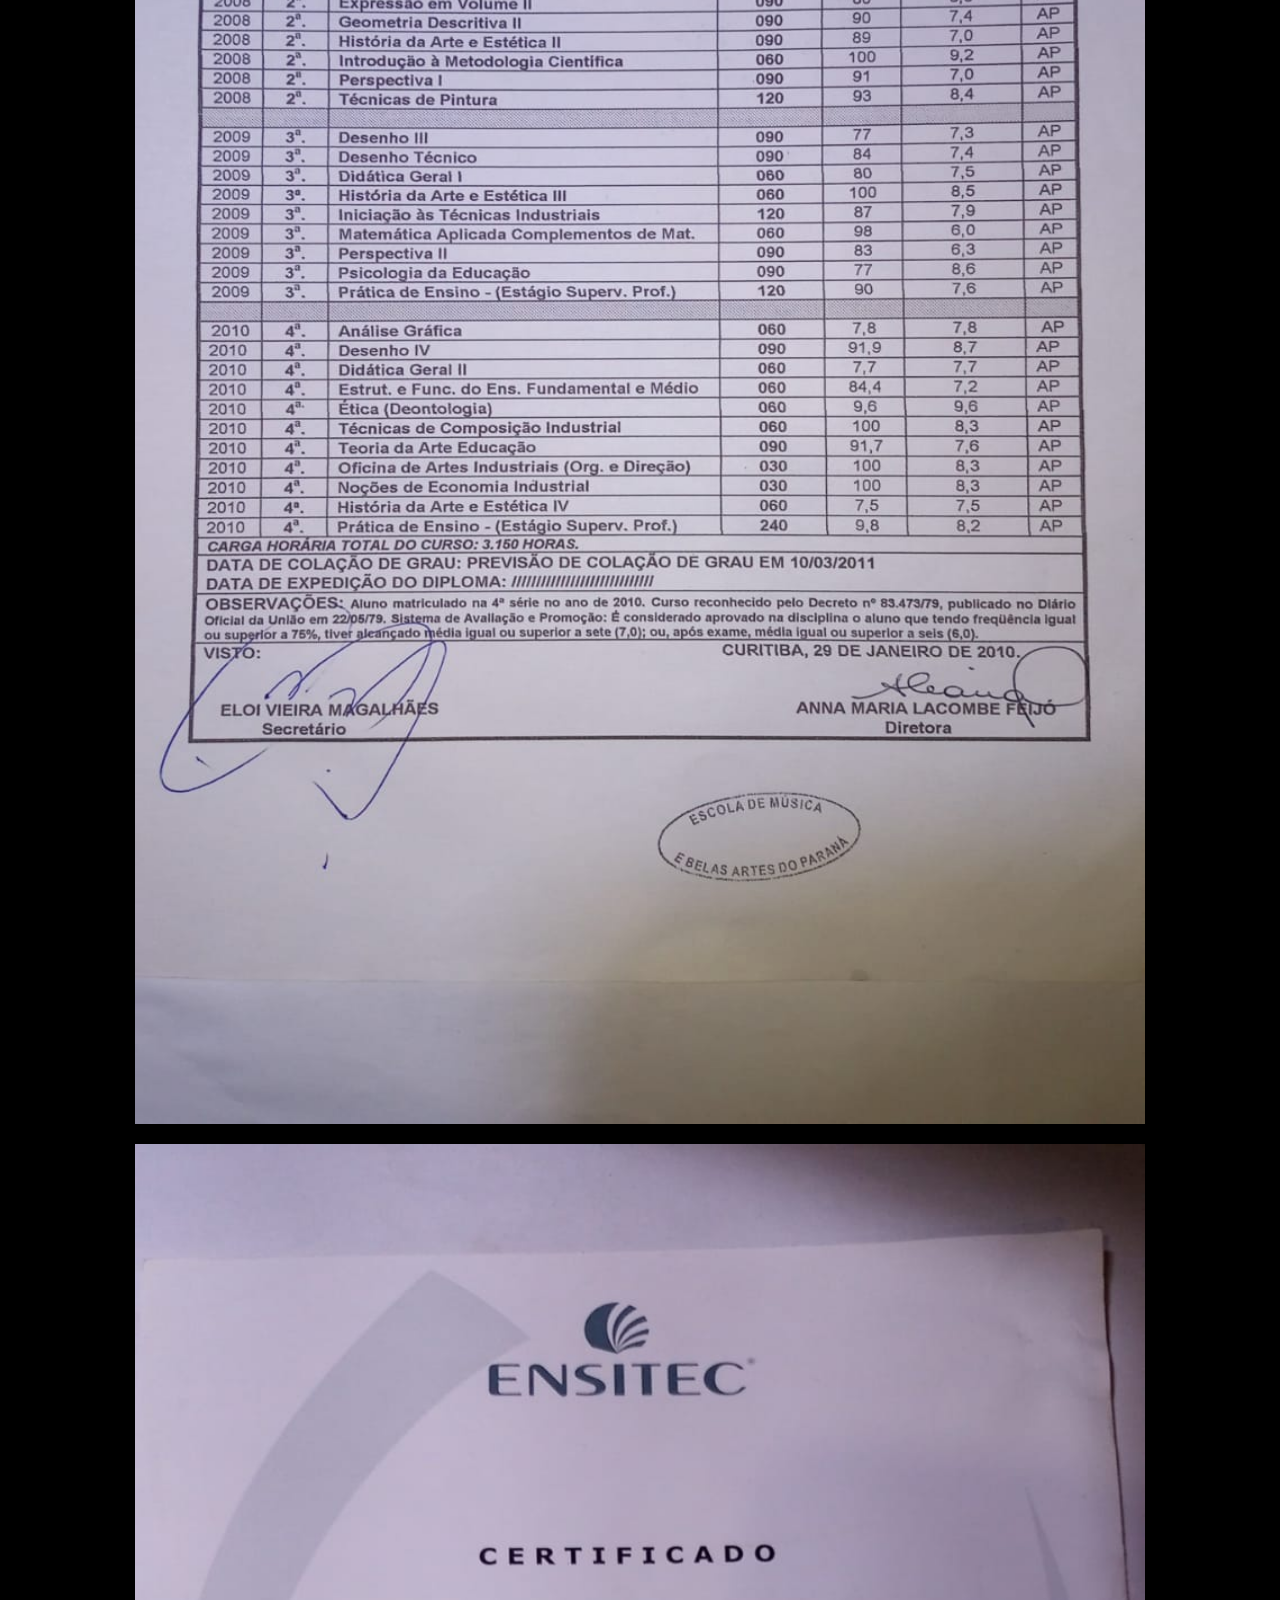
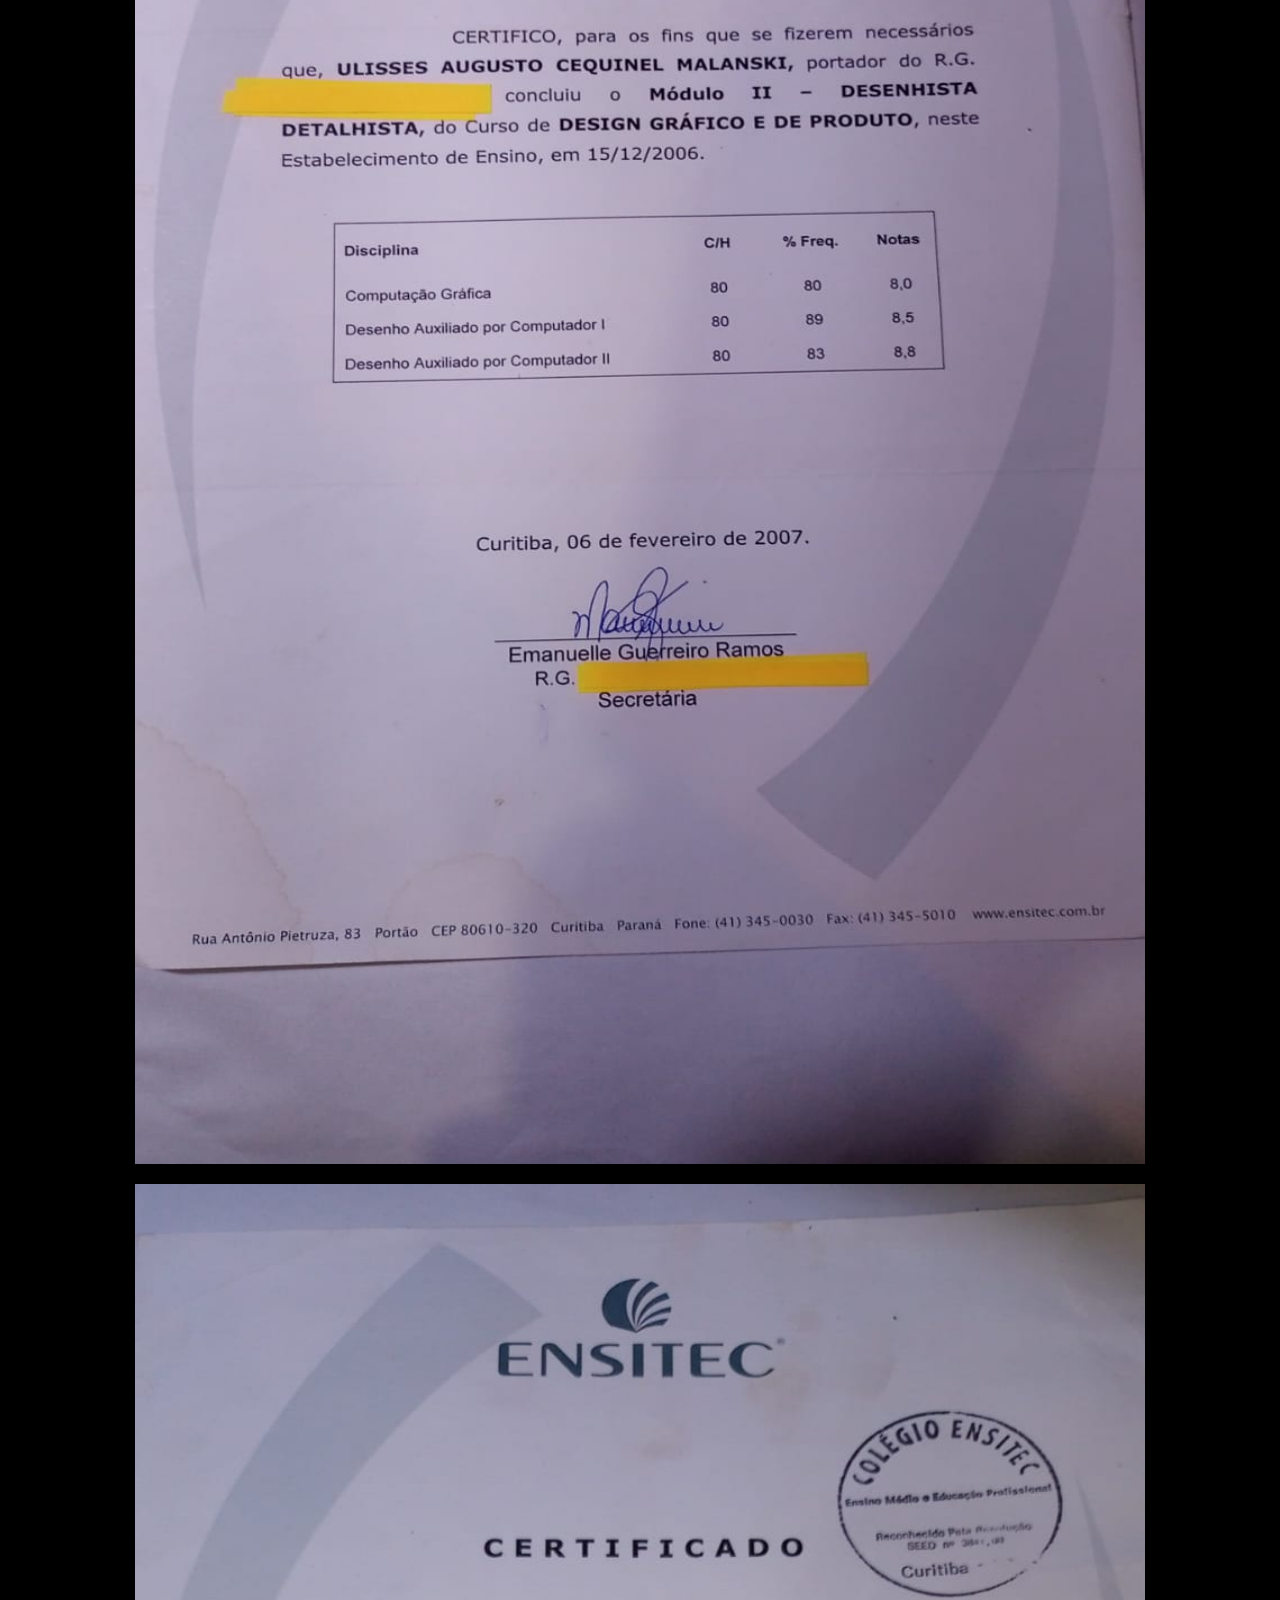
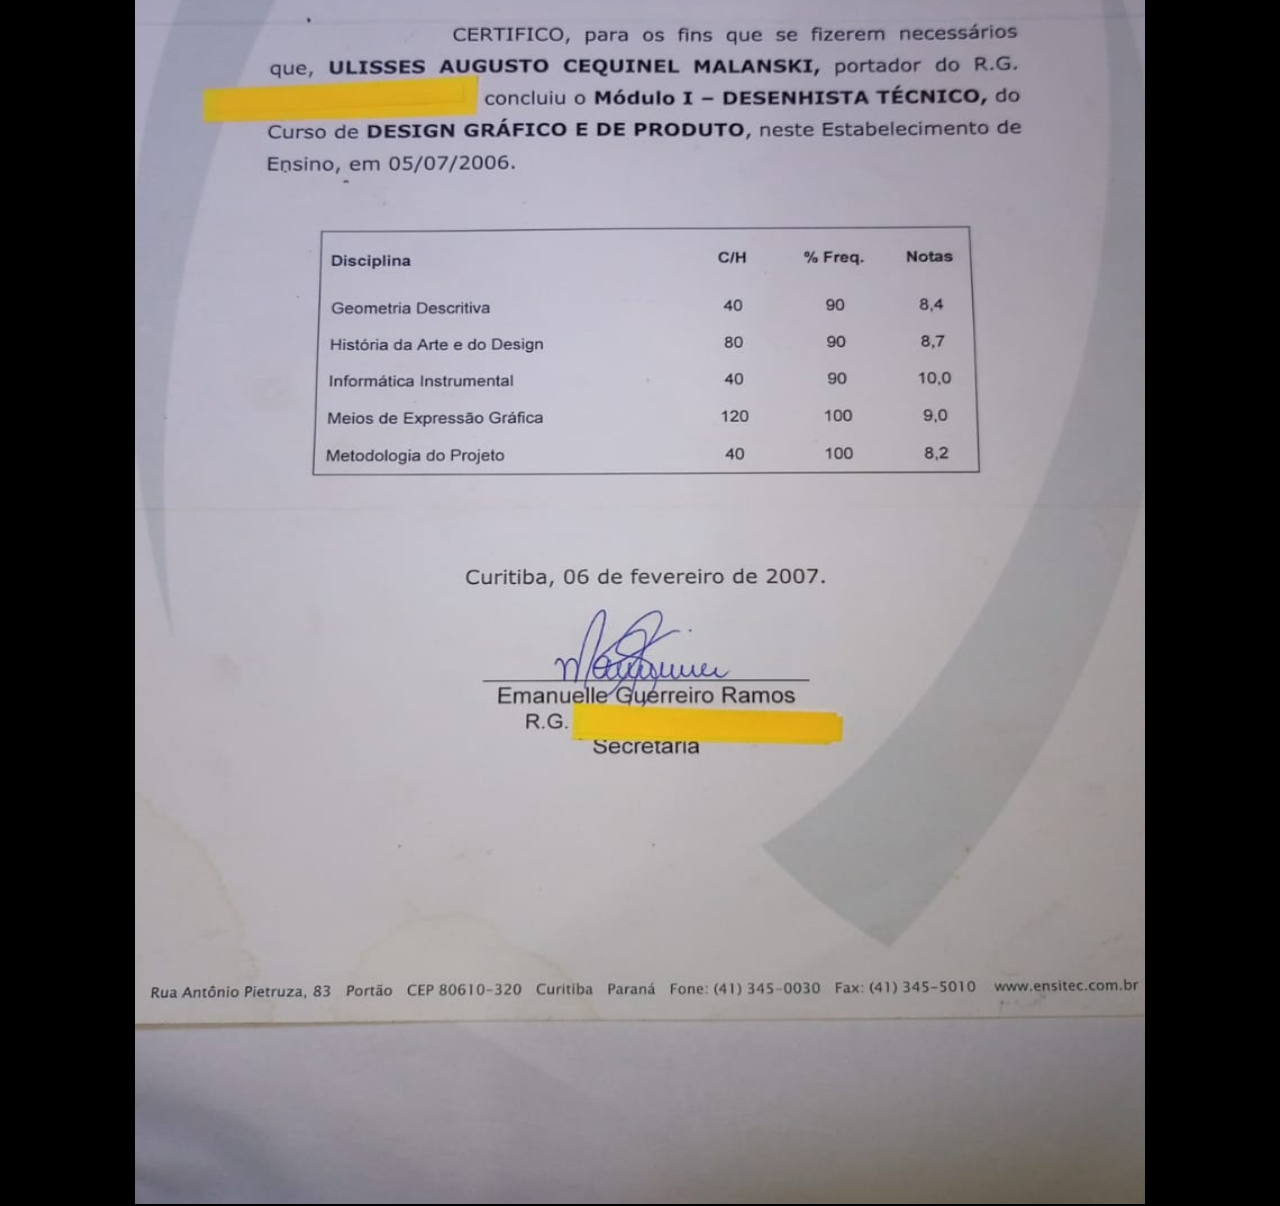
==== commit b7aa49d2: "add ninja effect to  Change About text button" ====
--- a/index.html
+++ b/index.html
@@ -189,7 +189,7 @@
          
          <main>
             <div class="text-option">
-                <a href="index1.html">Change About text</a>
+                <a href="index1.html"><i class="fa-solid fa-plus"></i></a>
             </div>      
 
              <section class="resumo">
--- a/styles/main.css
+++ b/styles/main.css
@@ -3,6 +3,23 @@
     margin-top: 20px;
     margin-bottom: 10px;
     width: 60%;
+}
+.text-option a{
+    text-align: right;
+    width: 20%;
+}
+.text-option i{
+    transition: all ease-in-out 2.9s;
+    padding: 10px;
+    border-radius: 50%;
+    color: black;
+    border: 1px solid;
+
+}
+
+.text-option i:hover{
+    color: white;
+    border-color: white;
 }
 .shade{
     color: rgb(122, 122, 122);
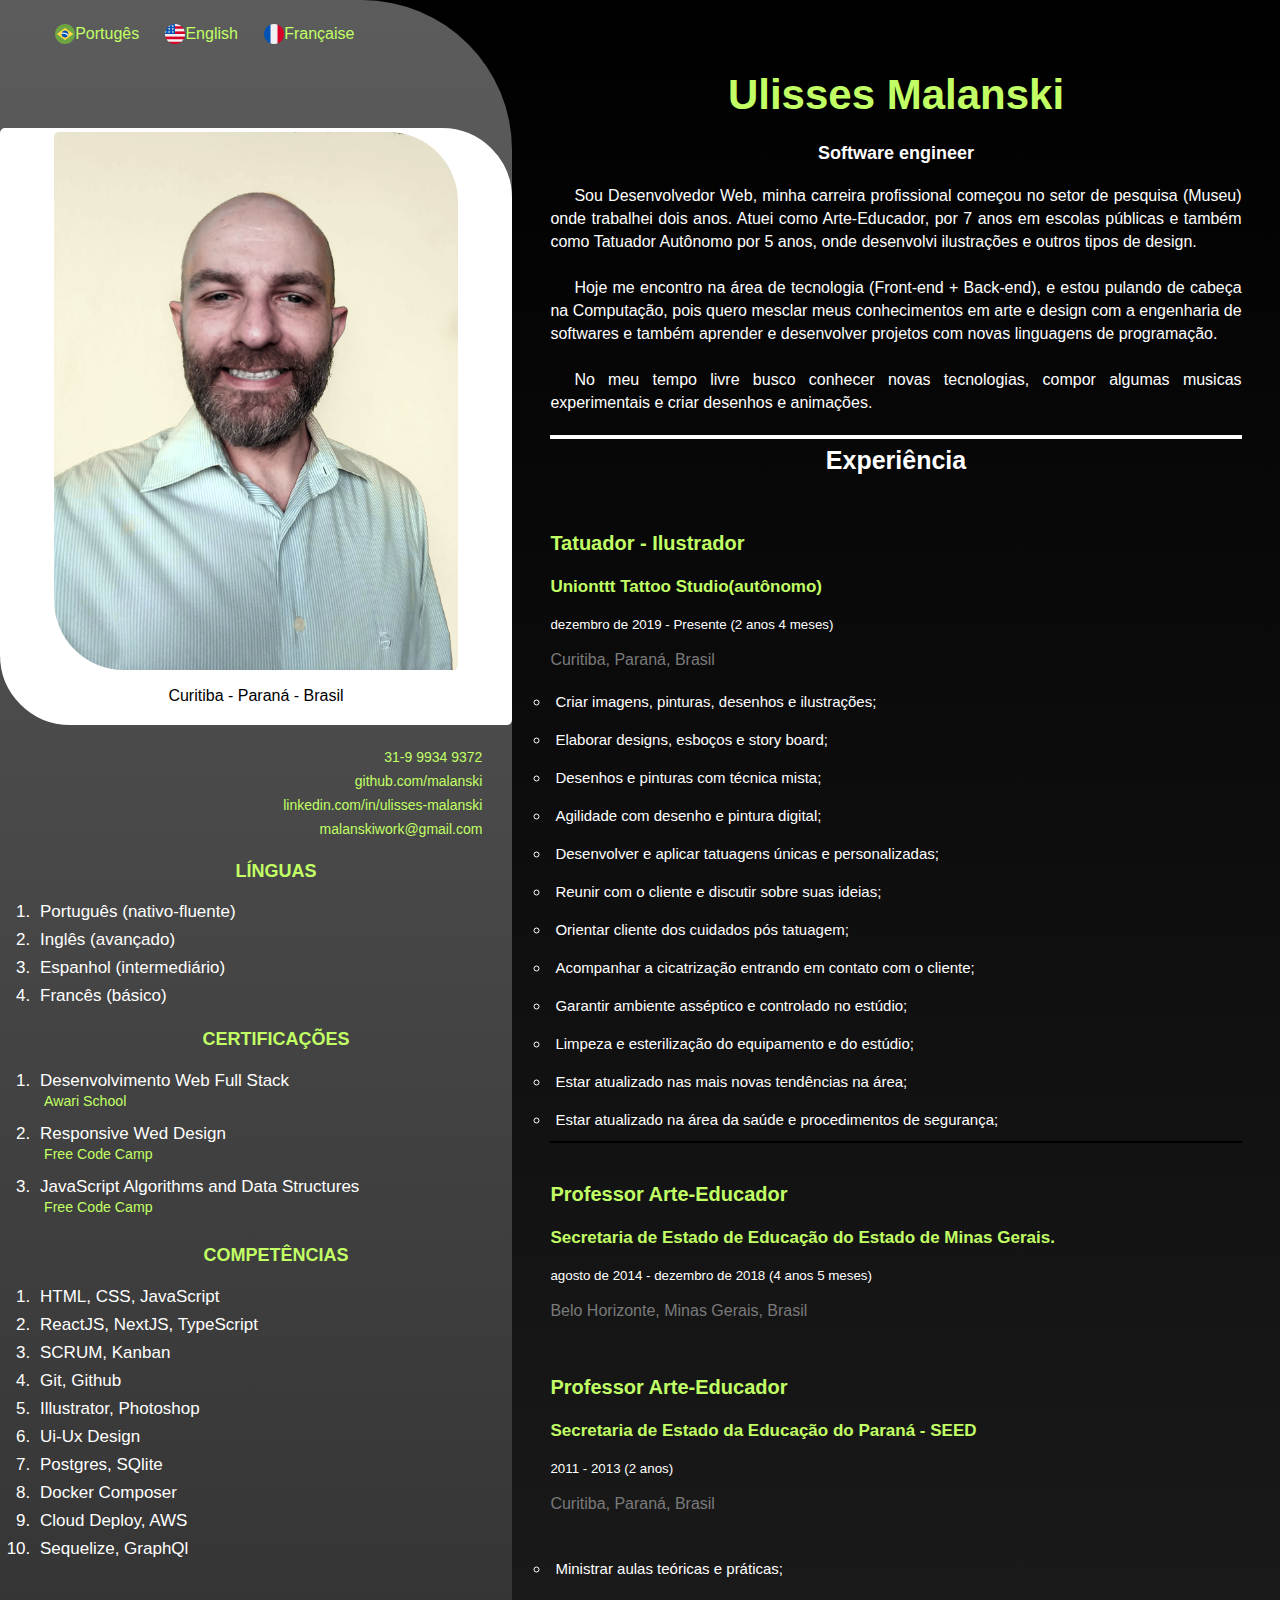
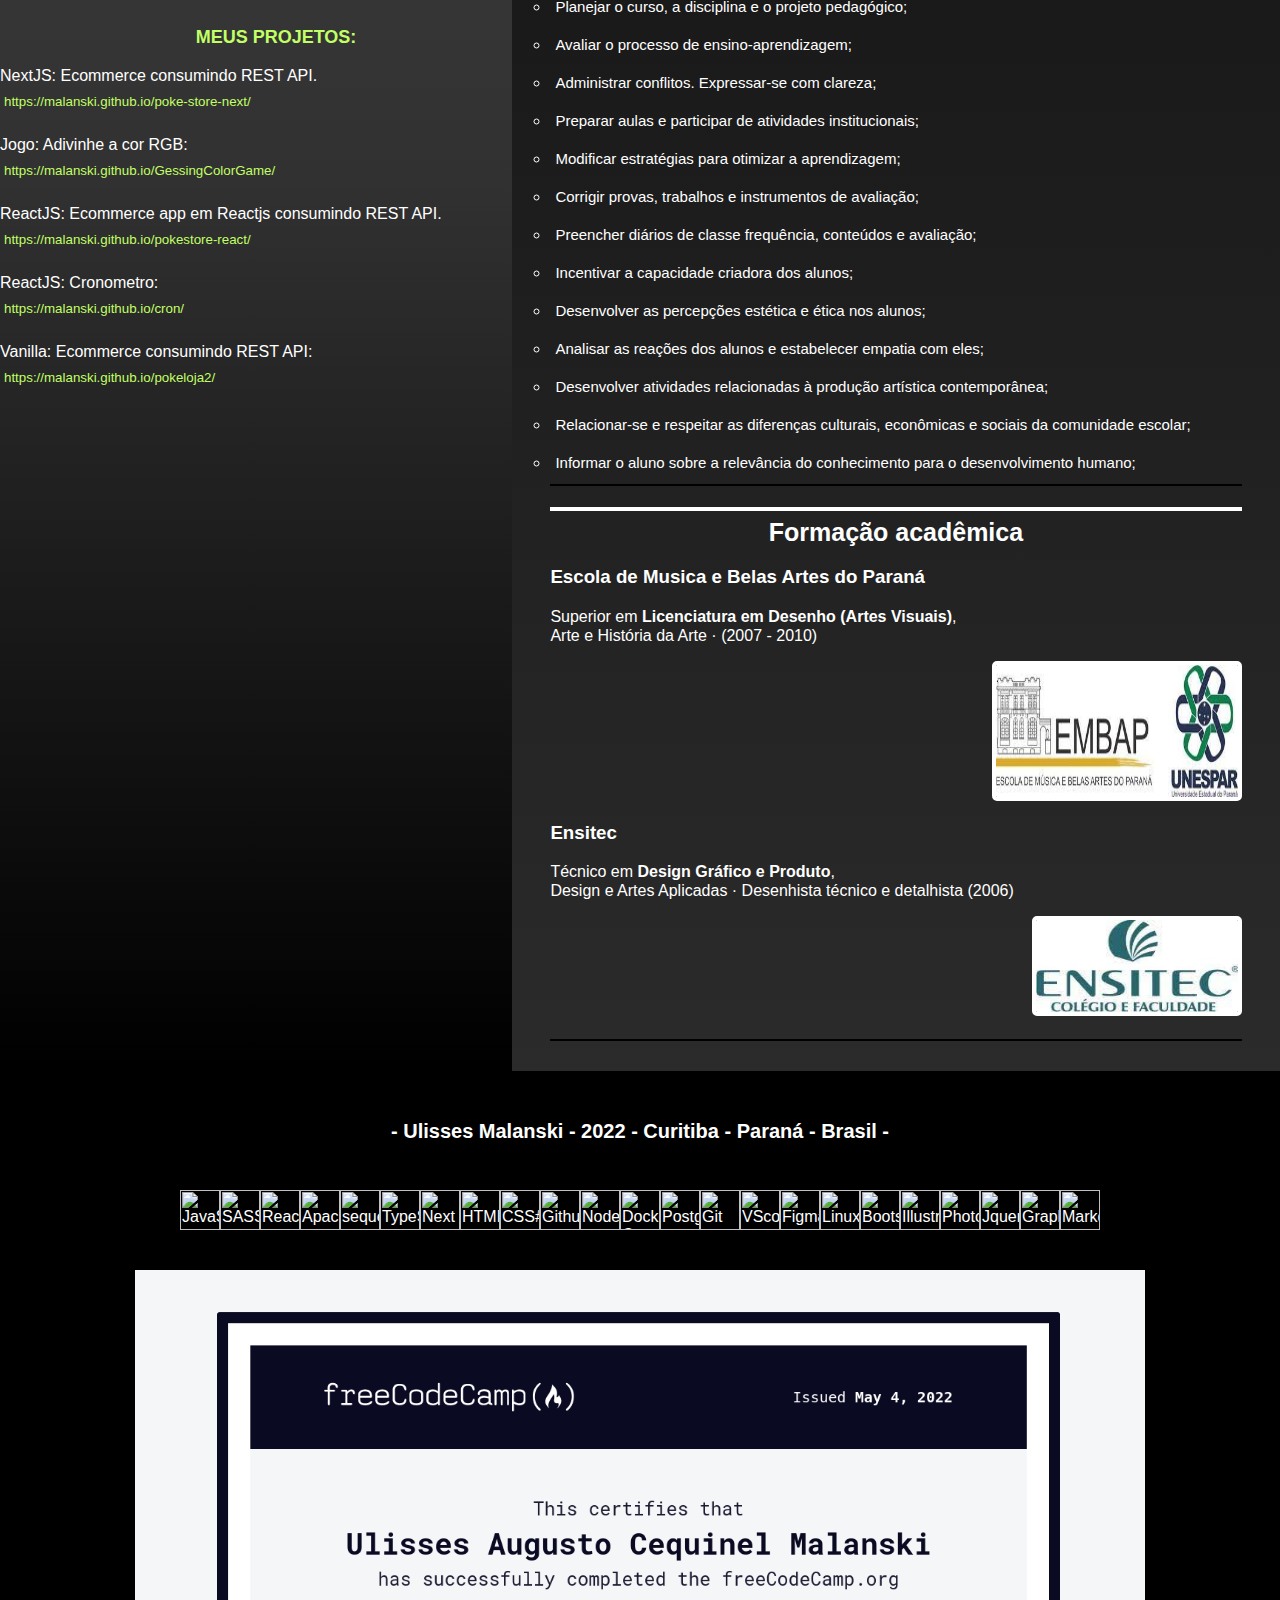
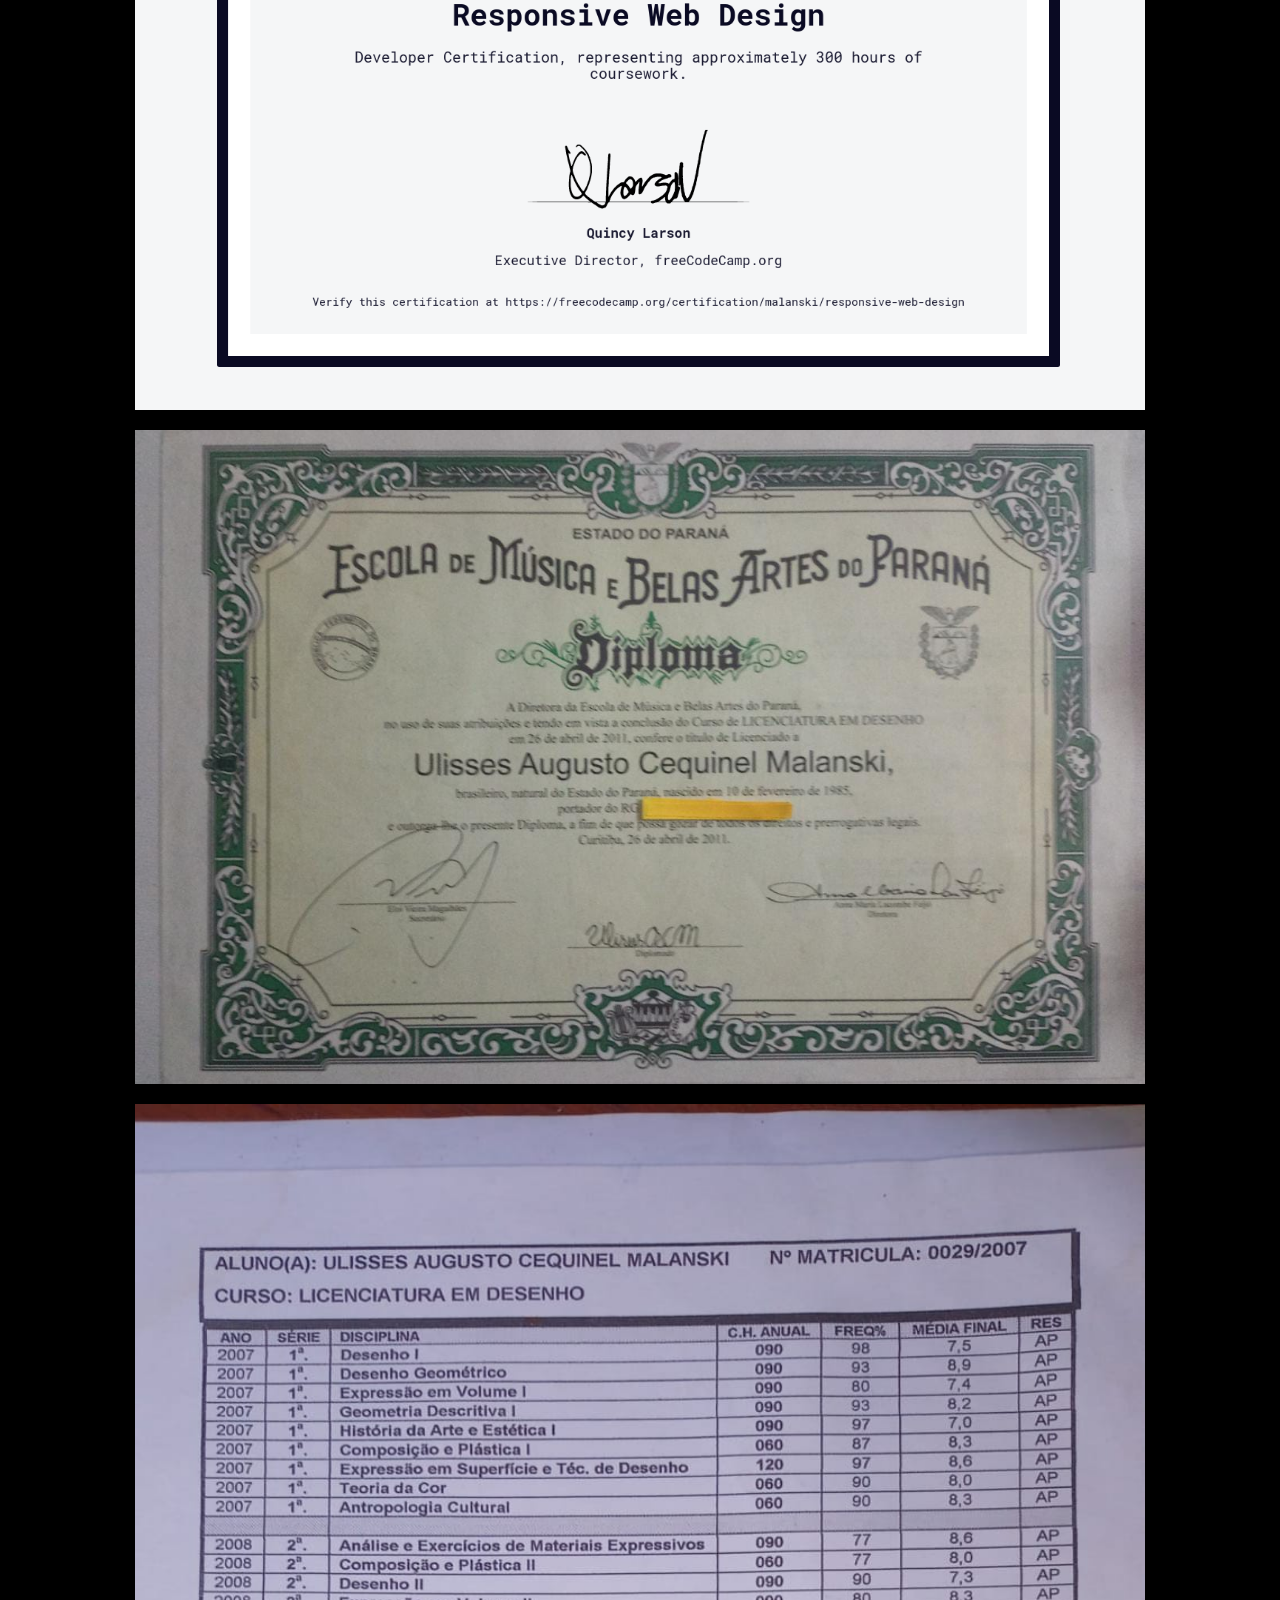
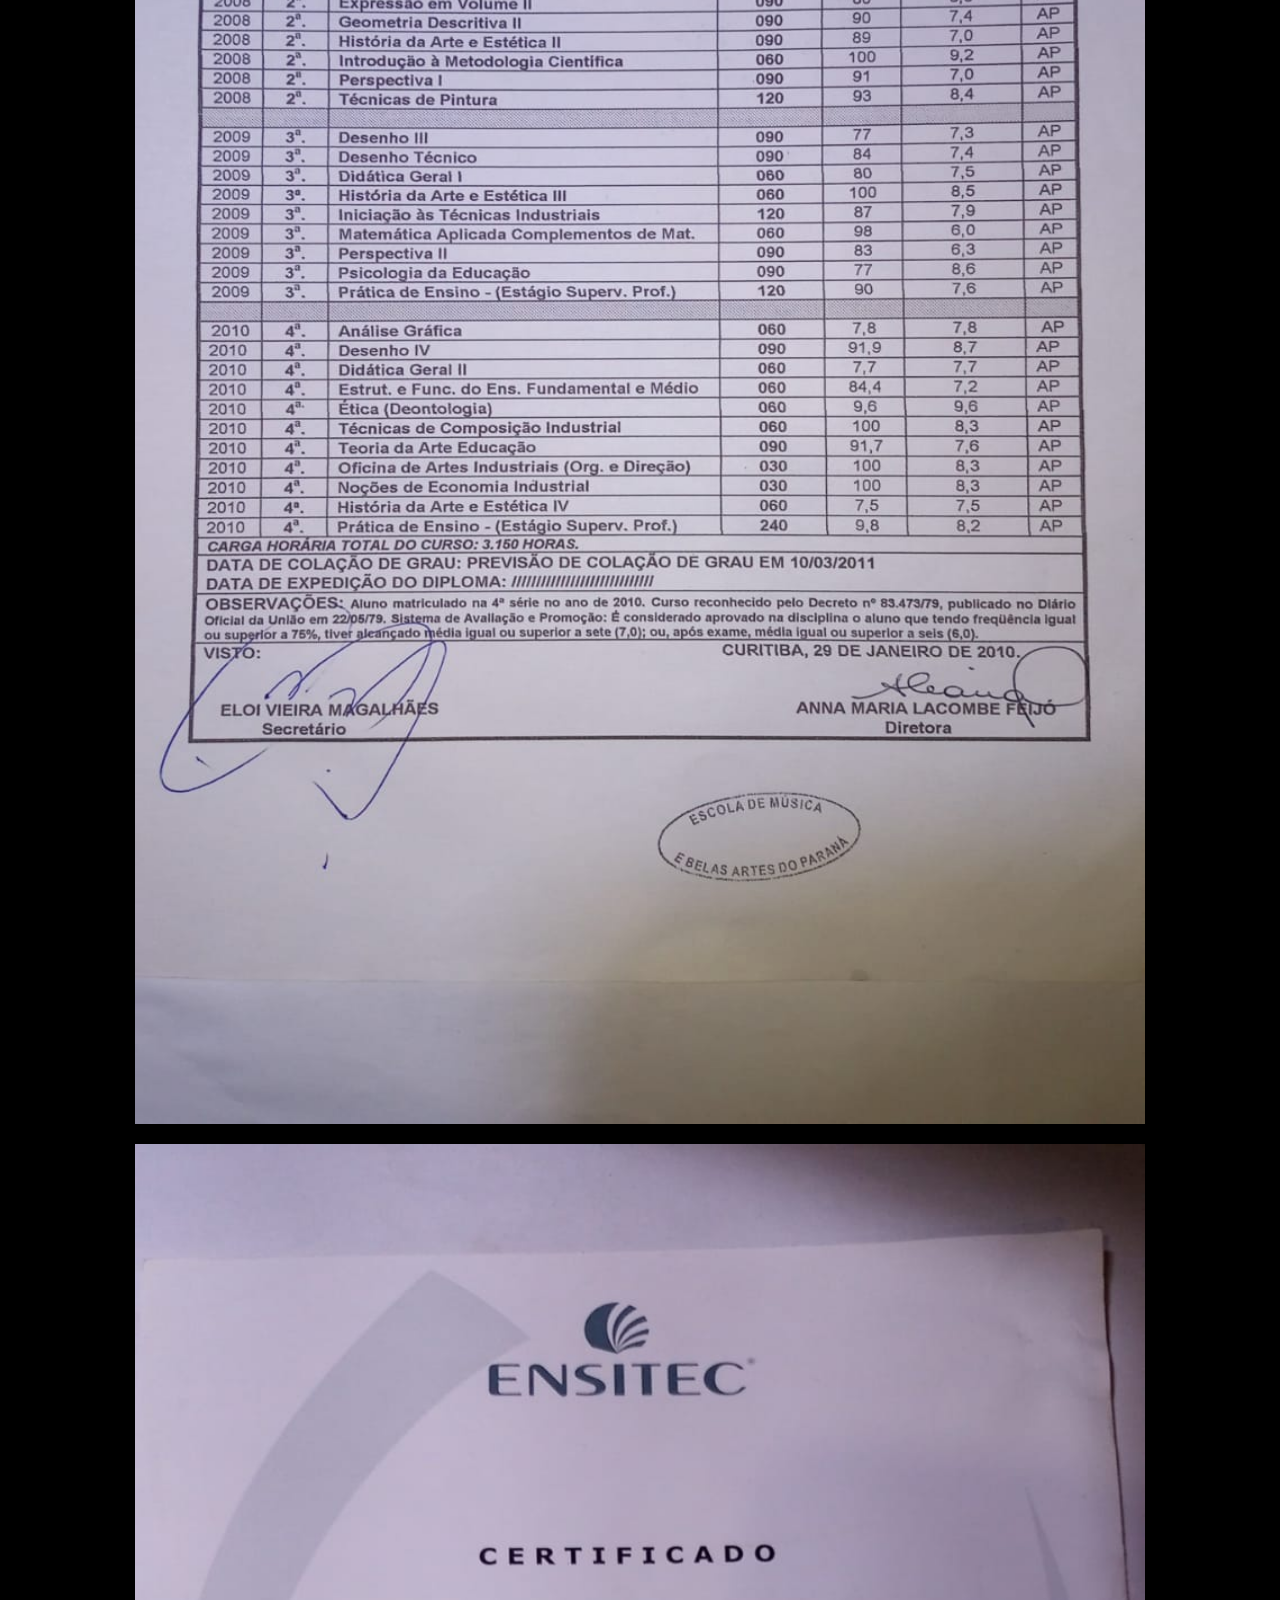
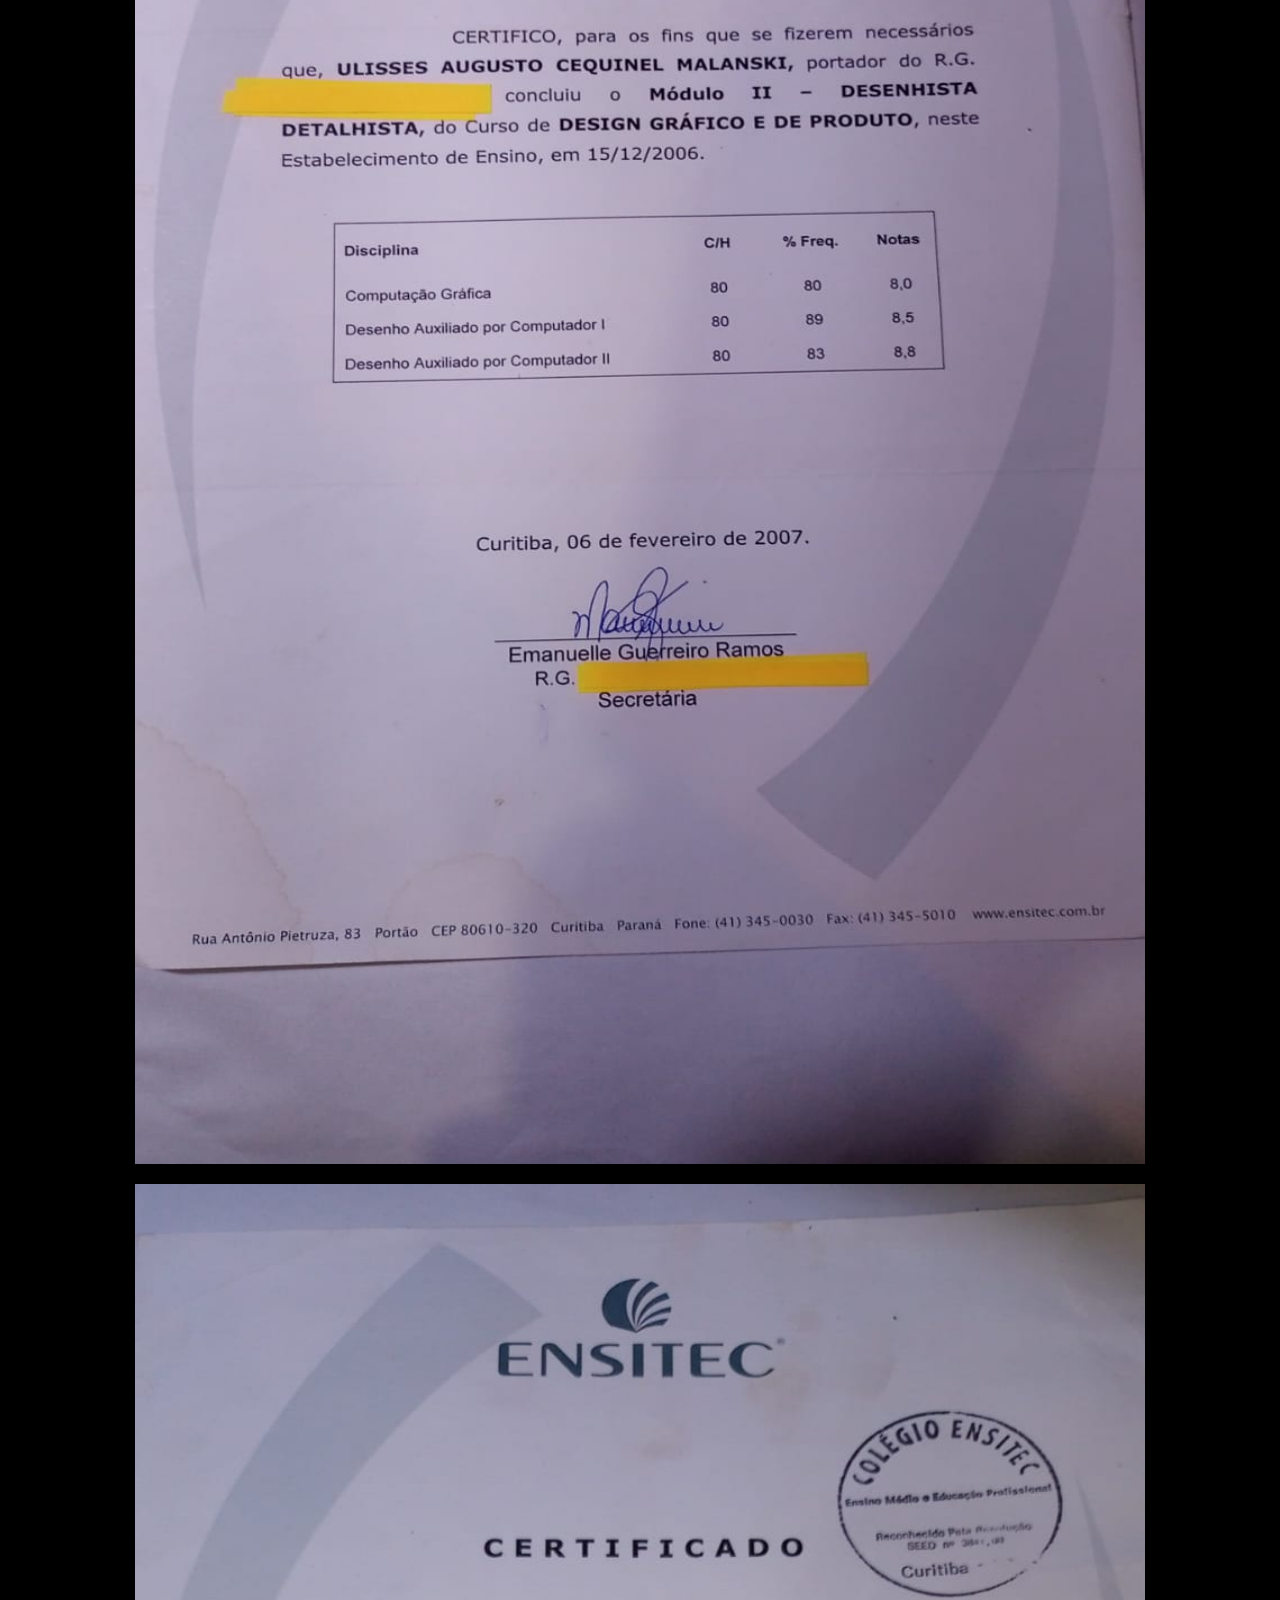
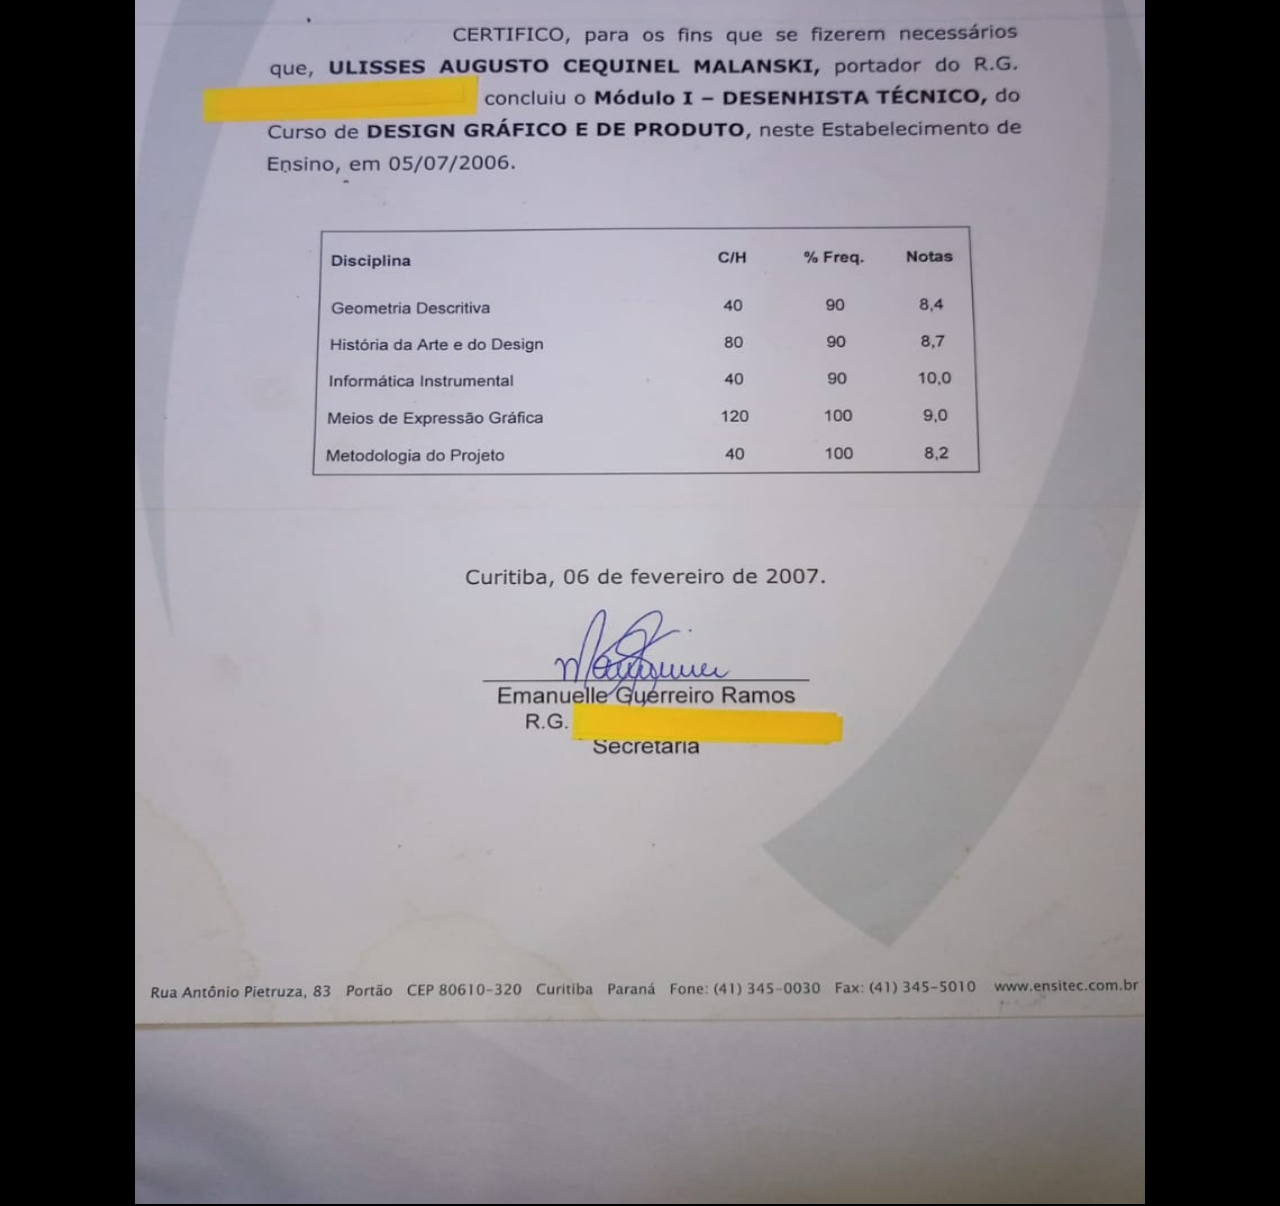
==== commit 8a720bb4: "add new photograph" ====
--- a/index.html
+++ b/index.html
@@ -29,7 +29,7 @@
                 </div>       
                 <div class="foto">
 
-                    <img class="retrato" src="portrait07.jpg">
+                    <img class="retrato" src="portrait023.jpeg">
                     
                     <p><i class="fa-solid fa-location-dot"></i> Curitiba - Paraná - Brasil</p>
                     
